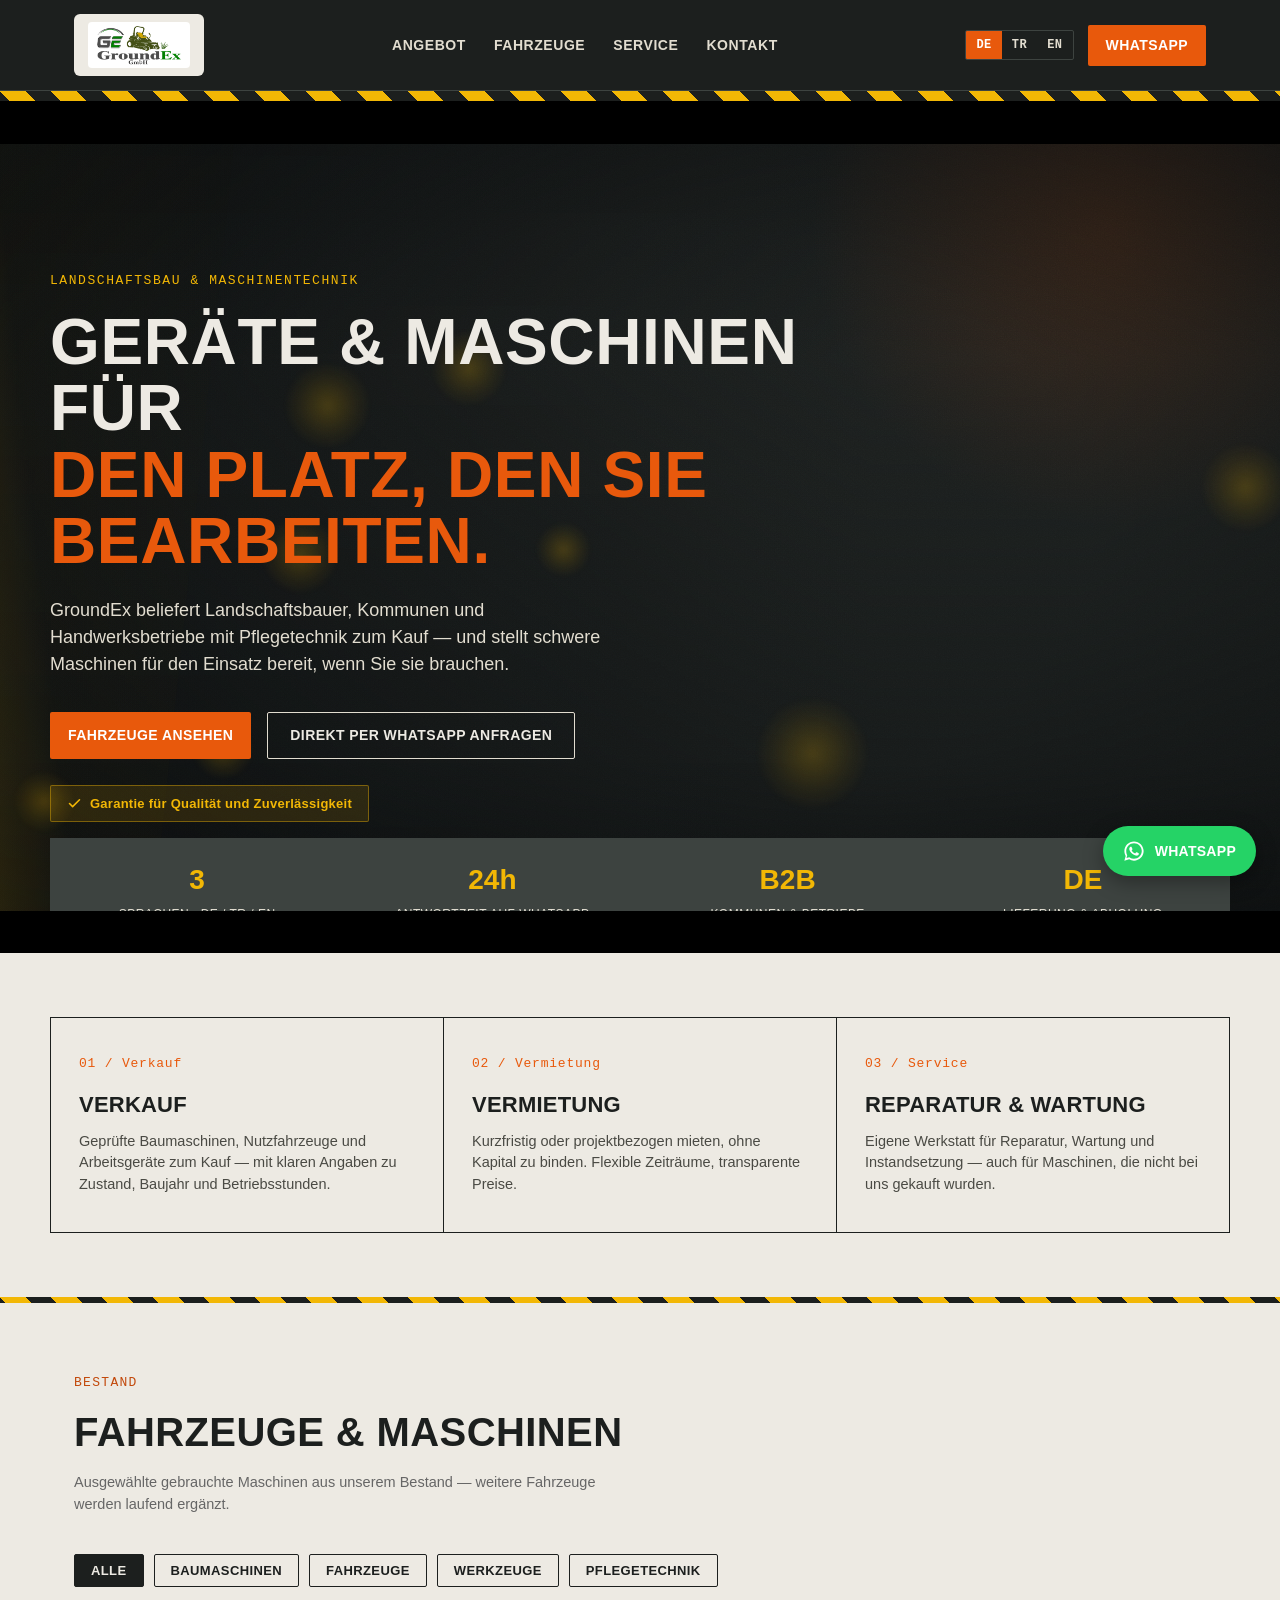
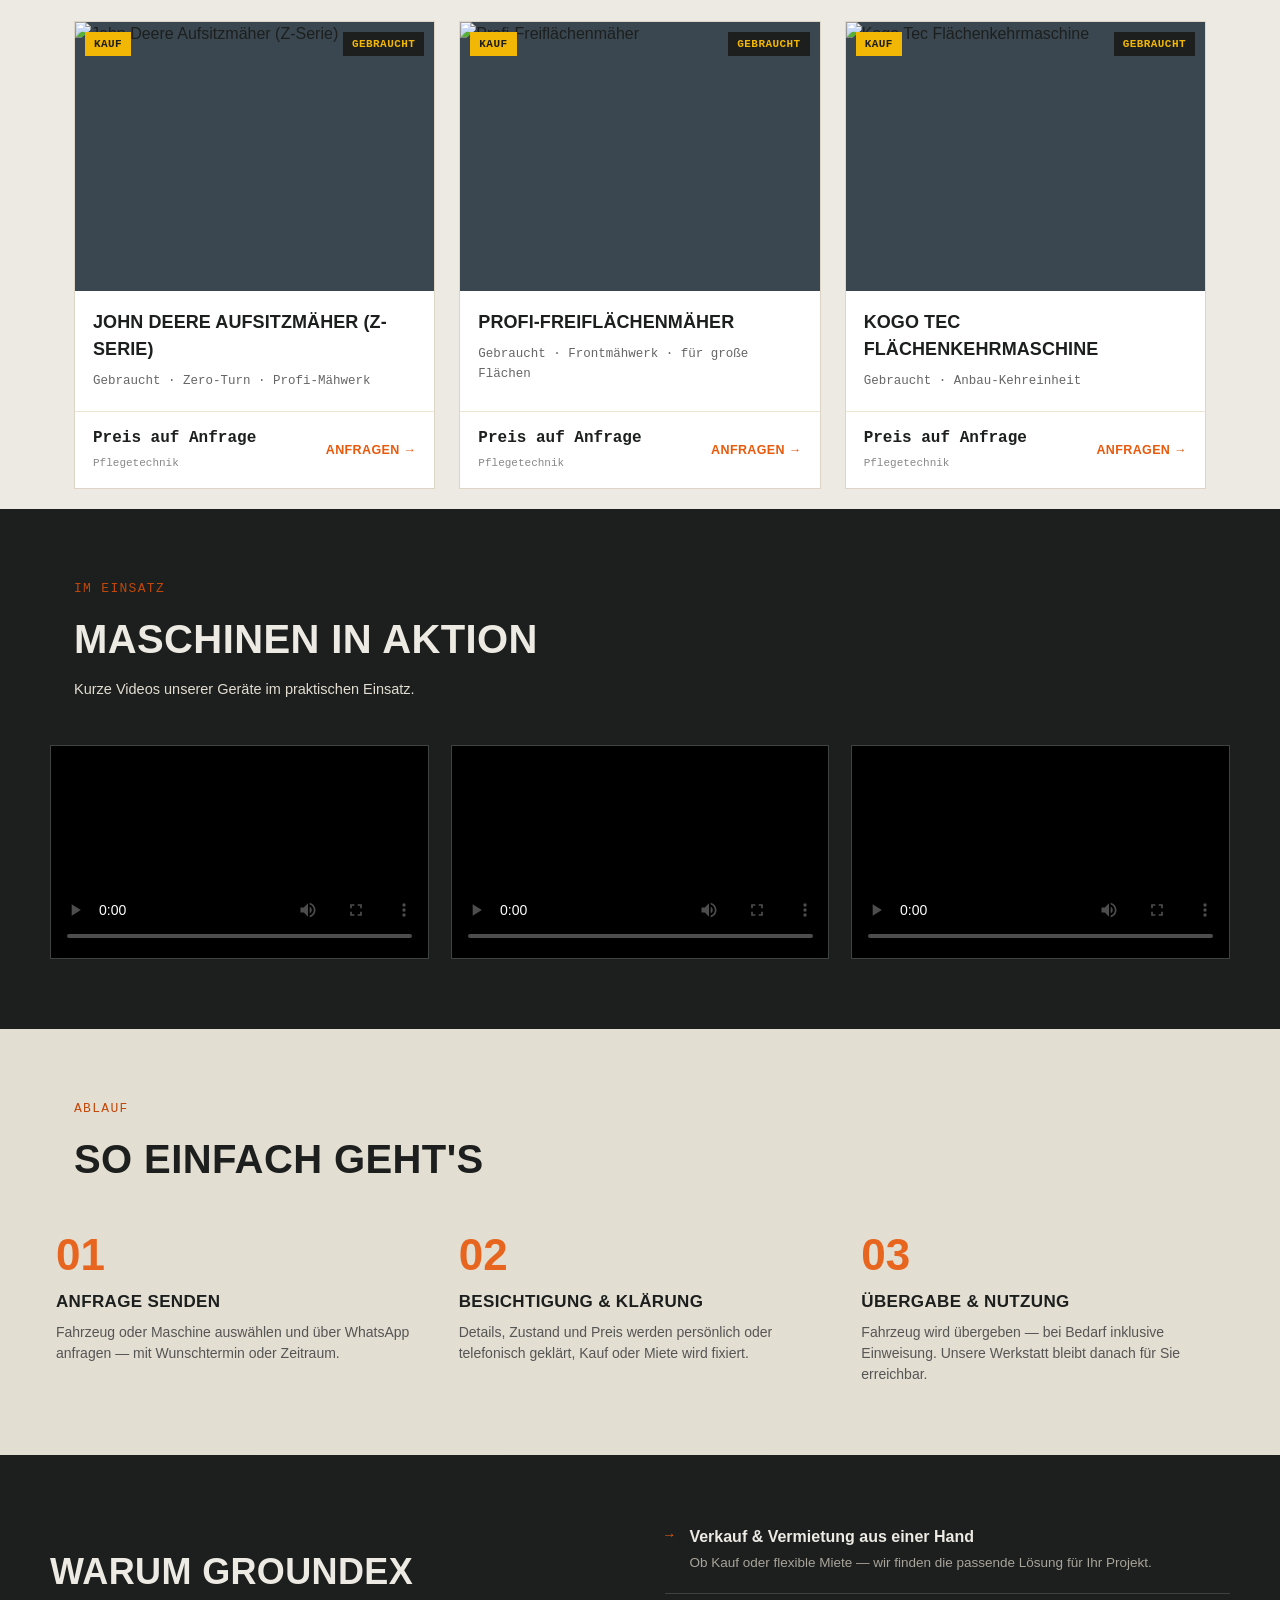
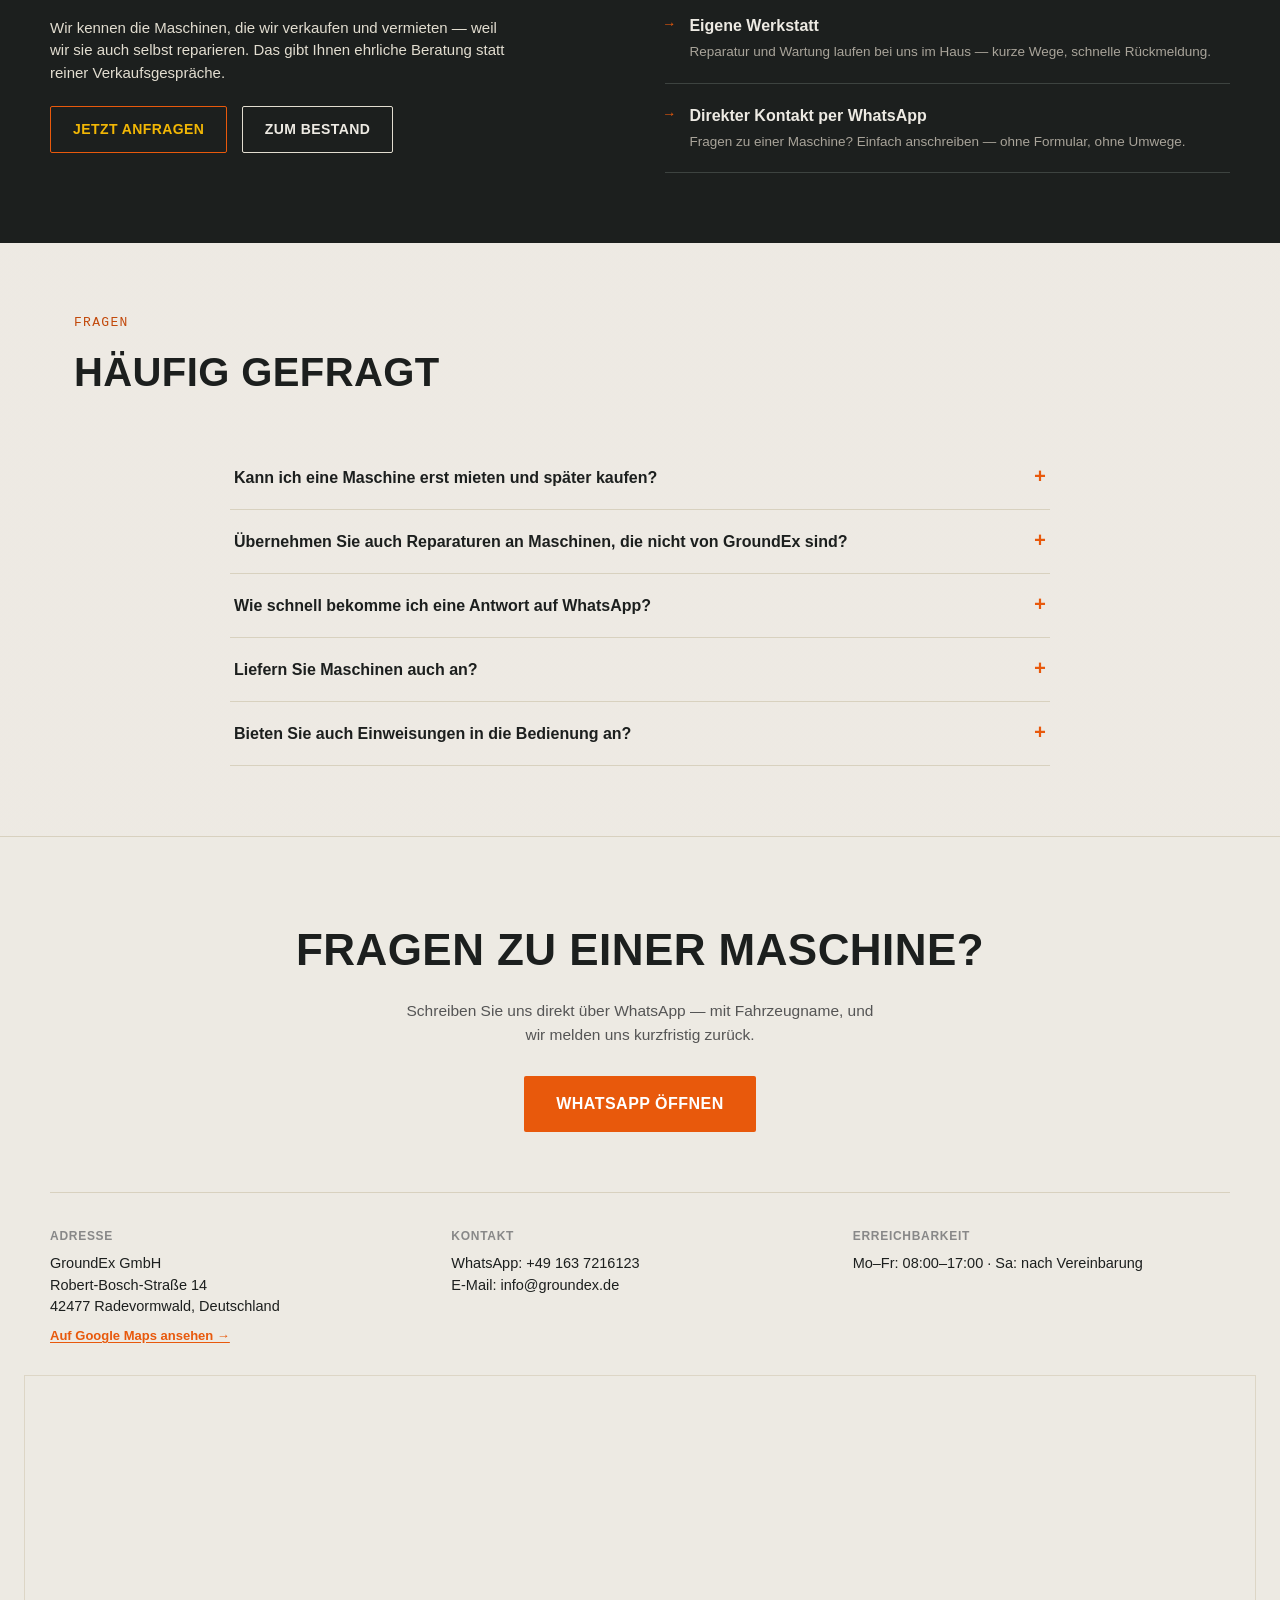
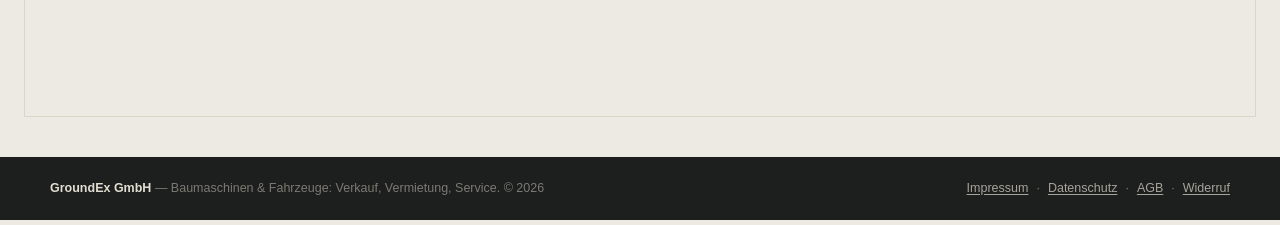
==== index.html @ 2fa40ac5 "Add files via upload" ====
<!DOCTYPE html>
<!--
  GroundEx GmbH — Website-Entwurf / Site Taslağı v2
  Dil seçenekli: DE (varsayılan) / TR / EN

  ================= TÜRKÇE NOTLAR =================
  1) WHATSAPP_NUMBER: script içinde en üstte, kendi numaranla değiştir.
  2) Yeni araç/malzeme eklemek: script içinde "const machines" dizisini bul.
     Yeni bir kayıt eklemek için mevcutlardan birini kopyala, sona yapıştır, bilgileri değiştir. Örnek:

     { name:"Örnek Makine Adı", category:"baumaschinen", type:"kauf", price:"10.000 €", specs:"Baujahr 2020 · 500 Bh", image:"" }

     category şu üç değerden biri olmalı: "baumaschinen" | "fahrzeuge" | "werkzeuge"
     type şu üç değerden biri olmalı:     "kauf" | "miete" | "kauf_miete"
     image alanına fotoğraf linki yazarsan foto görünür, boş "" bırakırsan ikon görünür.
     name, price, specs alanlarını istediğin dilde/serbest yazabilirsin — bunlar otomatik çevrilmez,
     sadece category ve type etiketleri (Satılık/Kiralık, İş Makineleri/Araçlar vb.) dile göre otomatik değişir.
  3) Metin çevirileri: script içinde "const i18n" bölümünde de/tr/en olarak var,
     istersen buradan da düzenleyebilirsin.
  4) Adres/e-posta/telefon: HTML içinde "Kontakt/İletişim/Contact" bölümündeki placeholder'lar.
  ==================================================
-->
<html lang="de">
<head>
<meta charset="UTF-8">
<meta name="viewport" content="width=device-width, initial-scale=1.0">
<meta http-equiv="Content-Security-Policy" content="default-src 'self'; img-src 'self' data: https:; connect-src https://docs.google.com https://*.googleusercontent.com; style-src 'self' 'unsafe-inline' https://fonts.googleapis.com; font-src https://fonts.gstatic.com; script-src 'self' 'unsafe-inline'; base-uri 'none'; form-action 'none'; frame-src https://www.google.com; frame-ancestors 'none';">
<meta name="referrer" content="strict-origin-when-cross-origin">
<title>GroundEx GmbH — Landschaftsbau &amp; Maschinentechnik: Verkauf, Vermietung, Service</title>
<meta name="description" content="GroundEx GmbH beliefert Landschaftsbauer, Kommunen und Handwerksbetriebe mit Pflegetechnik zum Kauf und stellt schwere Maschinen zur Vermietung bereit. Eigener Reparaturservice, direkter Kontakt per WhatsApp.">
<meta name="robots" content="index, follow">
<link rel="canonical" href="https://groundex-gmbh.github.io/groundex-site/">
<!-- Sosyal medya paylaşım kartı (WhatsApp/Facebook/LinkedIn linki paylaşınca görünen önizleme) -->
<meta property="og:type" content="business.business">
<meta property="og:title" content="GroundEx GmbH — Landschaftsbau & Maschinentechnik">
<meta property="og:description" content="Maschinen & Geräte zum Kauf und zur Vermietung — plus eigener Reparaturservice. Direkt per WhatsApp erreichbar.">
<meta property="og:image" content="https://groundex-gmbh.github.io/groundex-site/images/social-preview.jpg">
<meta property="og:url" content="https://groundex-gmbh.github.io/groundex-site/">
<meta name="twitter:card" content="summary_large_image">
<!-- Google Search Console doğrulama: kendi kodunu aldığında buraya yapıştır -->
<meta name="google-site-verification" content="BURAYA_GOOGLE_SEARCH_CONSOLE_KODUNU_YAPISTIR">
<script type="application/ld+json">
{
  "@context": "https://schema.org",
  "@type": "LocalBusiness",
  "name": "GroundEx GmbH",
  "description": "Landschaftsbau- und Maschinentechnik: Verkauf, Vermietung und Reparatur von Pflegetechnik und Baumaschinen.",
  "address": {
    "@type": "PostalAddress",
    "streetAddress": "Robert-Bosch-Straße 14",
    "postalCode": "42477",
    "addressLocality": "Radevormwald",
    "addressCountry": "DE"
  },
  "telephone": "+491637216123",
  "url": "https://groundex-gmbh.github.io/groundex-site/",
  "openingHours": "Mo-Fr 08:00-17:00"
}
</script>
<link rel="icon" type="image/png" href="images/favicon.png">
<link rel="preconnect" href="https://fonts.googleapis.com">
<link href="https://fonts.googleapis.com/css2?family=Oswald:wght@500;600;700&family=Inter:wght@400;500;600;700&family=IBM+Plex+Mono:wght@500;600&display=swap" rel="stylesheet">
<style>
  :root{
    --asphalt:#1c1f1e;
    --asphalt-2:#262b29;
    --steel:#3a4750;
    --concrete:#edeae3;
    --concrete-2:#e2ddd0;
    --orange:#e8590c;
    --orange-dark:#c2480a;
    --yellow:#f2b705;
    --line:#3d4340;
  }
  *{margin:0;padding:0;box-sizing:border-box;}
  html{scroll-behavior:smooth;}
  body{
    font-family:'Inter',sans-serif;
    background:var(--concrete);
    color:var(--asphalt);
    line-height:1.5;
    -webkit-font-smoothing:antialiased;
  }
  h1,h2,h3,.display{
    font-family:'Oswald',sans-serif;
    text-transform:uppercase;
    letter-spacing:0.01em;
    font-weight:600;
  }
  .mono{font-family:'IBM Plex Mono',monospace;}
  a{color:inherit;text-decoration:none;}
  .stripe{
    height:10px;
    background:repeating-linear-gradient(45deg,var(--yellow) 0 18px, var(--asphalt) 18px 36px);
    background-size:51px 51px;
    animation:stripe-move 2.4s linear infinite;
  }
  .stripe.thin{height:6px;}
  @keyframes stripe-move{
    0%{background-position:0 0;}
    100%{background-position:51px 0;}
  }
  @media (prefers-reduced-motion: reduce){
    .stripe{animation:none;}
  }
  .wrap{max-width:1180px;margin:0 auto;padding:0 24px;}

  /* SCROLL REVEAL */
  .reveal{opacity:0;transform:translateY(18px);transition:opacity .6s ease, transform .6s ease;}
  .reveal.in-view{opacity:1;transform:translateY(0);}

  /* NAV */
  header{position:sticky;top:0;z-index:50;background:var(--asphalt);border-bottom:1px solid var(--line);}
  .navbar{display:flex;align-items:center;justify-content:space-between;padding:14px 24px;max-width:1180px;margin:0 auto;gap:16px;}
  .logo{display:flex;align-items:center;gap:2px;font-family:'Oswald',sans-serif;font-weight:700;font-size:22px;color:var(--concrete);letter-spacing:0.02em;flex-shrink:0;
    background:var(--concrete);padding:8px 14px;border-radius:6px;}
  .logo img{height:46px;width:auto;display:block;background:#fff;padding:3px 8px;border-radius:4px;}
  .tagline-badge{display:inline-flex;align-items:center;gap:8px;background:rgba(242,183,5,0.12);border:1px solid rgba(242,183,5,0.4);color:var(--yellow);padding:8px 16px;border-radius:2px;font-size:13px;font-weight:600;letter-spacing:0.02em;margin-top:26px;}
  .tagline-badge svg{width:15px;height:15px;flex-shrink:0;}
  .logo span.box{background:var(--orange);color:var(--asphalt);padding:2px 8px;margin-left:2px;}
  nav.links{display:flex;gap:28px;}
  nav.links a{color:var(--concrete-2);font-size:14px;font-weight:600;text-transform:uppercase;letter-spacing:0.04em;transition:color .15s;}
  nav.links a:hover{color:var(--yellow);}
  .nav-right{display:flex;align-items:center;gap:14px;}
  .lang-switch{display:flex;border:1px solid var(--line);border-radius:2px;overflow:hidden;}
  .lang-btn{background:transparent;border:none;color:var(--concrete-2);font-family:'IBM Plex Mono',monospace;font-size:12px;font-weight:600;padding:7px 10px;cursor:pointer;letter-spacing:0.04em;transition:.15s;}
  .lang-btn.active{background:var(--orange);color:#fff;}
  .lang-btn:not(.active):hover{color:var(--yellow);}
  .wa-btn{display:inline-flex;align-items:center;gap:8px;background:var(--orange);color:#fff;padding:10px 18px;font-weight:700;font-size:14px;text-transform:uppercase;letter-spacing:0.03em;border-radius:2px;transition:background .15s, transform .15s;border:none;cursor:pointer;white-space:nowrap;}
  .wa-btn:hover{background:var(--orange-dark);transform:translateY(-1px);}
  .menu-toggle{display:none;background:none;border:none;color:var(--concrete);font-size:24px;cursor:pointer;}

  /* FLOATING WHATSAPP BUTTON */
  .wa-float{
    position:fixed;bottom:24px;right:24px;z-index:100;
    display:flex;align-items:center;gap:10px;
    background:#25D366;color:#fff;
    padding:14px 20px;border-radius:50px;
    box-shadow:0 6px 20px rgba(0,0,0,0.35);
    font-weight:700;font-size:14px;letter-spacing:0.02em;
    text-transform:uppercase;
    transition:transform .15s, box-shadow .15s;
  }
  .wa-float:hover{transform:translateY(-2px) scale(1.03);box-shadow:0 10px 26px rgba(0,0,0,0.4);}
  .wa-float svg{width:22px;height:22px;flex-shrink:0;}
  .wa-float .pulse{
    position:absolute;inset:0;border-radius:50px;
    box-shadow:0 0 0 0 rgba(37,211,102,0.55);
    animation:wa-pulse 2.2s infinite;
    pointer-events:none;
  }
  @keyframes wa-pulse{
    0%{box-shadow:0 0 0 0 rgba(37,211,102,0.55);}
    70%{box-shadow:0 0 0 16px rgba(37,211,102,0);}
    100%{box-shadow:0 0 0 0 rgba(37,211,102,0);}
  }
  @media (max-width:560px){
    .wa-float{bottom:16px;right:16px;padding:13px 16px;}
    .wa-float span.wa-float-label{display:none;}
  }


  /* HERO */
  .hero{background:linear-gradient(180deg,var(--asphalt) 0%, var(--asphalt-2) 100%);color:var(--concrete);padding:90px 24px 70px;position:relative;overflow:hidden;}

  /* SİNEMATİK ARKA PLAN FOTOĞRAFI — yavaş Ken Burns zoom + sinema renk tonlaması */
  .hero-bg{
    position:absolute;inset:0;z-index:0;
    background-size:cover;background-position:center 35%;
    filter:grayscale(0.1) contrast(1.05) brightness(0.85) sepia(0.08) saturate(1.15);
    animation:ken-burns 26s ease-in-out infinite alternate;
    will-change:transform;
  }
  @keyframes ken-burns{
    from{transform:scale(1.0) translate(0,0);}
    to{transform:scale(1.12) translate(-1%,-1%);}
  }
  .hero-grade{
    position:absolute;inset:0;z-index:0;pointer-events:none;
    background:
      linear-gradient(180deg, rgba(10,12,13,0.35) 0%, rgba(10,12,13,0.12) 30%, rgba(10,12,13,0.5) 78%, rgba(10,12,13,0.88) 100%),
      linear-gradient(90deg, rgba(10,12,13,0.62) 0%, rgba(10,12,13,0.15) 50%, transparent 68%),
      radial-gradient(ellipse at center, transparent 50%, rgba(0,0,0,0.32) 100%);
  }
  /* FİLM GRAIN — hafif, titreşen tanecik dokusu */
  .hero-grain{
    position:absolute;inset:0;z-index:0;pointer-events:none;opacity:0.5;mix-blend-mode:overlay;
    background-image:url("data:image/svg+xml;utf8,<svg xmlns='http://www.w3.org/2000/svg' width='120' height='120'><filter id='n'><feTurbulence type='fractalNoise' baseFrequency='0.9' numOctaves='2' stitchTiles='stitch'/><feColorMatrix type='saturate' values='0'/></filter><rect width='100%25' height='100%25' filter='url(%23n)' opacity='0.6'/></svg>");
    animation:grain-shift 0.6s steps(4) infinite;
  }
  @keyframes grain-shift{
    0%{transform:translate(0,0);}
    25%{transform:translate(-2%,1%);}
    50%{transform:translate(1%,-2%);}
    75%{transform:translate(-1%,-1%);}
    100%{transform:translate(0,0);}
  }
  /* LETTERBOX — sinema formatı üst/alt bantlar */
  .letterbox{position:absolute;left:0;right:0;background:#000;z-index:4;pointer-events:none;}
  .letterbox-top{top:0;height:5%;}
  .letterbox-bottom{bottom:0;height:5%;}
  @media (max-width:700px){.letterbox{height:3.2%;}}
  @media (prefers-reduced-motion: reduce){
    .hero-bg{animation:none;}
    .hero-grain{animation:none;}
  }
  .hero::before{content:"";position:absolute;right:-10%;top:-20%;width:600px;height:600px;background:radial-gradient(circle, rgba(232,89,12,0.16) 0%, transparent 70%);}
  .hero-inner{max-width:1180px;margin:0 auto;position:relative;}

  /* İŞ MAKİNESİ SİLÜETLERİ — ufukta sürekli kayan, sıcak ışıkla arkadan aydınlatılmış sahne */
  .skyline{position:absolute;left:0;right:0;bottom:190px;overflow:hidden;pointer-events:none;z-index:0;}
  .skyline-track{display:flex;width:200%;height:100%;will-change:transform;}
  .skyline-svg{width:50%;height:100%;flex-shrink:0;display:block;}
  .skyline-far{height:70px;opacity:0.3;filter:blur(0.5px);}
  .skyline-far .skyline-track{animation:skyline-scroll 55s linear infinite;}
  .skyline-near{height:95px;opacity:0.55;bottom:150px;}
  .skyline-near .skyline-track{animation:skyline-scroll 30s linear infinite reverse;}
  @keyframes skyline-scroll{
    from{transform:translateX(0);}
    to{transform:translateX(-50%);}
  }
  @media (prefers-reduced-motion: reduce){
    .skyline-track{animation:none;}
  }
  @media (max-width:960px){
    .skyline{display:none;}
  }
  .light-sweep{
    position:absolute;inset:0;overflow:hidden;pointer-events:none;z-index:0;
  }
  .light-sweep::before{
    content:"";position:absolute;top:-30%;left:-40%;width:55%;height:160%;
    background:linear-gradient(78deg, transparent 0%, rgba(242,183,5,0.02) 30%, rgba(242,183,5,0.22) 50%, rgba(255,255,255,0.06) 52%, rgba(242,183,5,0.22) 54%, rgba(242,183,5,0.02) 70%, transparent 100%);
    transform:rotate(6deg);
    animation:sweep 6s ease-in-out infinite;
  }
  @keyframes sweep{
    0%{left:-50%;}
    50%{left:85%;}
    100%{left:-50%;}
  }
  /* Yavaş "nefes alan" arka plan parlaması — sürekli, göze çarpan büyüyüp küçülme */
  .hero::before{
    animation:glow-pulse 5s ease-in-out infinite;
  }
  @keyframes glow-pulse{
    0%,100%{opacity:0.7;transform:scale(1);}
    50%{opacity:1;transform:scale(1.15);}
  }

  /* SİNEMATİK METİN GİRİŞİ — sayfa yüklenince kademeli beliren başlık/metin/butonlar */
  .cinema-in{
    opacity:0;transform:translateY(28px);
    animation:cinema-reveal 0.9s cubic-bezier(.16,.84,.44,1) forwards;
  }
  .cinema-in.d1{animation-delay:.05s;}
  .cinema-in.d2{animation-delay:.18s;}
  .cinema-in.d3{animation-delay:.34s;}
  .cinema-in.d4{animation-delay:.48s;}
  .cinema-in.d5{animation-delay:.62s;}
  @keyframes cinema-reveal{
    to{opacity:1;transform:translateY(0);}
  }
  @media (prefers-reduced-motion: reduce){
    .cinema-in{animation:none;opacity:1;transform:none;}
    .light-sweep::before{animation:none;display:none;}
  }

  /* TOZ / DUMAN BULUTLARI */
  .dust-field{position:absolute;inset:0;overflow:hidden;pointer-events:none;z-index:0;}
  .dust-mote{
    position:absolute;border-radius:50%;
    background:radial-gradient(circle, rgba(242,183,5,0.22) 0%, rgba(242,183,5,0.07) 45%, transparent 72%);
    filter:blur(2px);
    animation:dust-drift linear infinite;
    will-change:transform,opacity;
  }
  @keyframes dust-drift{
    0%{transform:translate(0,0) scale(0.8);opacity:0;}
    15%{opacity:0.6;}
    50%{transform:translate(var(--dx,40px),calc(var(--dy,-60px)*0.5)) scale(1.25);}
    85%{opacity:0.5;}
    100%{transform:translate(calc(var(--dx,40px)*2),var(--dy,-60px)) scale(1.5);opacity:0;}
  }
  @media (prefers-reduced-motion: reduce){
    .dust-mote{animation:none;display:none;}
  }
  .eyebrow{font-family:'IBM Plex Mono',monospace;font-size:13px;color:var(--yellow);letter-spacing:0.12em;text-transform:uppercase;margin-bottom:18px;}
  .hero h1{font-size:clamp(36px,6vw,64px);line-height:1.04;max-width:820px;margin-bottom:22px;}
  .hero h1 em{color:var(--orange);font-style:normal;display:block;}
  .hero p.lead{font-size:18px;color:var(--concrete-2);max-width:560px;margin-bottom:34px;font-weight:400;}
  .hero-ctas{display:flex;gap:16px;flex-wrap:wrap;}
  .stats-strip{max-width:1180px;margin:56px auto 0;display:grid;grid-template-columns:repeat(4,1fr);gap:1px;background:var(--line);border-top:1px solid var(--line);position:relative;}
  .stat{padding:20px 8px 0;text-align:center;}
  .stat-num{font-family:'Oswald',sans-serif;font-size:28px;font-weight:700;color:var(--yellow);}
  .stat-label{font-size:12px;color:var(--concrete-2);text-transform:uppercase;letter-spacing:0.04em;margin-top:4px;}
  @media (max-width:700px){.stats-strip{grid-template-columns:repeat(2,1fr);row-gap:20px;}}
  .btn-outline{display:inline-flex;align-items:center;gap:8px;border:1.5px solid var(--concrete-2);color:var(--concrete);padding:12px 22px;font-weight:600;font-size:14px;text-transform:uppercase;letter-spacing:0.03em;border-radius:2px;transition:border-color .15s, color .15s;}
  .btn-outline:hover{border-color:var(--yellow);color:var(--yellow);}

  /* SERVICES */
  .services{background:var(--concrete);padding:64px 24px;}
  .services-grid{max-width:1180px;margin:0 auto;display:grid;grid-template-columns:repeat(3,1fr);gap:1px;background:var(--asphalt);border:1px solid var(--asphalt);}
  .service-card{background:var(--concrete);padding:36px 28px;}
  .service-card .num{font-family:'IBM Plex Mono',monospace;color:var(--orange);font-size:13px;letter-spacing:0.06em;margin-bottom:14px;display:block;}
  .service-card h3{font-size:22px;margin-bottom:10px;}
  .service-card p{font-size:14.5px;color:#4a4a44;}

  /* SECTION HEADS */
  .section-head{max-width:1180px;margin:0 auto;padding:70px 24px 10px;}
  .section-head .eyebrow-dark{font-family:'IBM Plex Mono',monospace;font-size:13px;color:var(--orange-dark);letter-spacing:0.1em;text-transform:uppercase;margin-bottom:10px;}
  .section-head h2{font-size:clamp(28px,4vw,40px);}
  .section-head p.note{color:#666;font-size:14.5px;margin-top:10px;max-width:560px;}

  /* FILTER TABS */
  .filters{max-width:1180px;margin:28px auto 0;padding:0 24px;display:flex;gap:10px;flex-wrap:wrap;}
  .filter-btn{background:transparent;border:1.5px solid var(--asphalt);color:var(--asphalt);padding:8px 16px;font-size:13px;font-weight:600;text-transform:uppercase;letter-spacing:0.03em;cursor:pointer;border-radius:2px;transition:.15s;}
  .filter-btn.active, .filter-btn:hover{background:var(--asphalt);color:var(--concrete);}

  /* MACHINE GRID */
  .machine-grid{max-width:1180px;margin:0 auto;padding:34px 24px 20px;display:grid;grid-template-columns:repeat(3,1fr);gap:24px;}
  .card{background:#fff;border:1px solid #ddd6c6;display:flex;flex-direction:column;transition:transform .18s, box-shadow .18s;}
  .card:hover{transform:translateY(-4px);box-shadow:0 10px 24px rgba(28,31,30,0.12);}
  .card-media{aspect-ratio:4/3;background:var(--steel);display:flex;align-items:center;justify-content:center;position:relative;overflow:hidden;}
  .card-media img{width:100%;height:100%;object-fit:cover;transition:transform .4s ease;}
  .card:hover .card-media img{transform:scale(1.08);}
  .card-media .icon{width:64px;height:64px;stroke:var(--concrete-2);opacity:0.85;}
  .badge{position:absolute;top:10px;left:10px;background:var(--yellow);color:var(--asphalt);font-family:'IBM Plex Mono',monospace;font-size:11px;font-weight:600;padding:4px 9px;letter-spacing:0.04em;text-transform:uppercase;}
  .badge.example{background:var(--asphalt);color:var(--yellow);left:auto;right:10px;top:10px;}
  .card-body{padding:18px 18px 20px;display:flex;flex-direction:column;gap:8px;flex:1;}
  .card-body h3{font-size:18px;letter-spacing:0.005em;}
  .card-body .specs{font-size:12.5px;color:#666;line-height:1.6;}
  .card-footer{display:flex;align-items:center;justify-content:space-between;padding:14px 18px;border-top:1px solid #eee5d3;}
  .price{font-family:'IBM Plex Mono',monospace;font-weight:600;font-size:16px;color:var(--asphalt);}
  .price small{font-size:11px;color:#888;font-weight:500;}
  .detail-btn{font-size:12.5px;font-weight:700;color:var(--orange);text-transform:uppercase;letter-spacing:0.03em;display:flex;align-items:center;gap:5px;}
  .detail-btn:hover{color:var(--orange-dark);}

  /* PROCESS */
  .process{background:var(--concrete-2);padding:70px 24px;}
  .process-grid{max-width:1180px;margin:34px auto 0;display:grid;grid-template-columns:repeat(3,1fr);gap:28px;}
  .process-step{position:relative;padding-left:6px;}
  .process-step .step-num{font-family:'Oswald',sans-serif;font-size:44px;font-weight:700;color:var(--orange);opacity:0.9;line-height:1;margin-bottom:12px;}
  .process-step h4{font-size:17px;text-transform:uppercase;margin-bottom:8px;letter-spacing:0.02em;}
  .process-step p{font-size:14px;color:#555;}

  /* WHY US */
  .why{background:var(--asphalt);color:var(--concrete);padding:70px 24px;}
  .why-inner{max-width:1180px;margin:0 auto;display:grid;grid-template-columns:1fr 1fr;gap:50px;align-items:center;}
  .why h2{font-size:clamp(26px,4vw,36px);margin-bottom:18px;}
  .why p.lead-p{color:var(--concrete-2);font-size:15px;margin-bottom:22px;max-width:460px;}
  .why-list{display:flex;flex-direction:column;gap:0;}
  .why-item{display:flex;gap:16px;padding:20px 0;border-bottom:1px solid var(--line);}
  .why-item:first-child{padding-top:0;}
  .why-item .mark{color:var(--orange);font-family:'IBM Plex Mono',monospace;font-weight:600;font-size:14px;}
  .why-item h4{font-size:16px;margin-bottom:4px;text-transform:none;font-family:'Inter',sans-serif;font-weight:700;}
  .why-item p{font-size:13.5px;color:#a9a49a;margin:0;max-width:100%;}

  /* FAQ */
  .faq{background:var(--concrete);padding:70px 24px;}
  .faq-list{max-width:820px;margin:34px auto 0;}
  .faq-item{border-bottom:1px solid #d8d1bf;}
  .faq-q{width:100%;text-align:left;background:none;border:none;padding:20px 4px;display:flex;justify-content:space-between;align-items:center;cursor:pointer;font-size:16px;font-weight:600;color:var(--asphalt);gap:16px;}
  .faq-q .plus{font-family:'IBM Plex Mono',monospace;color:var(--orange);font-size:20px;transition:transform .2s;flex-shrink:0;}
  .faq-item.open .faq-q .plus{transform:rotate(45deg);}
  .faq-a{max-height:0;overflow:hidden;transition:max-height .25s ease;}
  .faq-a p{padding:0 4px 20px;font-size:14.5px;color:#555;max-width:640px;}


  /* VAKA ÇALIŞMALARI / REFERANS PROJELER */
  .cases{background:var(--concrete);padding:70px 24px;}
  .cases-grid{max-width:1180px;margin:34px auto 0;display:grid;grid-template-columns:repeat(3,1fr);gap:24px;}
  .case-card{background:#fff;border:1.5px dashed #c9c2ae;padding:0;position:relative;overflow:hidden;}
  .case-tag{position:absolute;top:14px;left:14px;background:var(--asphalt);color:var(--yellow);font-family:'IBM Plex Mono',monospace;font-size:10.5px;font-weight:600;padding:3px 10px;letter-spacing:0.05em;text-transform:uppercase;z-index:2;}
  .case-media{aspect-ratio:16/10;background:var(--steel);display:flex;align-items:center;justify-content:center;color:var(--concrete-2);font-family:'IBM Plex Mono',monospace;font-size:12px;}
  .case-body{padding:20px;}
  .case-body h4{font-size:16px;margin-bottom:8px;}
  .case-body p{font-size:13.5px;color:#555;line-height:1.6;}
  @media (max-width:860px){.cases-grid{grid-template-columns:1fr;}}

  /* CONTACT / FOOTER */
  .contact{background:var(--concrete);padding:80px 24px 40px;text-align:center;border-top:1px solid #d8d1bf;}
  .contact h2{font-size:clamp(28px,5vw,44px);margin-bottom:16px;}
  .contact p.lead-p{color:#555;max-width:480px;margin:0 auto 30px;font-size:15.5px;}
  .contact .wa-btn{padding:16px 32px;font-size:16px;}
  .contact-info{max-width:1180px;margin:60px auto 0;padding-top:34px;border-top:1px solid #d8d1bf;display:grid;grid-template-columns:repeat(3,1fr);gap:24px;text-align:left;}
  .contact-info h4{font-size:12px;text-transform:uppercase;letter-spacing:0.06em;color:#888;margin-bottom:8px;}
  .map-wrap{margin-top:28px;border:1px solid #ddd6c6;line-height:0;}
  .map-wrap iframe{width:100%;height:340px;border:0;}
  .maps-link{display:inline-flex;align-items:center;gap:5px;margin-top:8px;font-size:13px;font-weight:700;color:var(--orange);text-decoration:underline;text-underline-offset:2px;}
  .maps-link:hover{color:var(--orange-dark);}
  .contact-info p{margin:0;color:var(--asphalt);font-size:14.5px;}
  footer{background:var(--asphalt);color:#7d7a72;padding:22px 24px;font-size:12.5px;}
  footer strong{color:var(--concrete-2);}
  .footer-inner{max-width:1180px;margin:0 auto;display:flex;flex-wrap:wrap;gap:10px 24px;align-items:center;justify-content:space-between;}
  .footer-links{display:flex;gap:8px;font-size:12.5px;}
  .footer-links a{color:#a9a49a;text-decoration:underline;text-underline-offset:2px;}
  .footer-links a:hover{color:var(--yellow);}
  .legal{background:#161918;padding:36px 24px;border-top:1px solid var(--line);}
  .legal-inner{max-width:820px;margin:0 auto;color:#cfc9bb;}
  .legal-inner h3{color:var(--concrete);font-size:18px;margin-bottom:14px;}
  .legal-inner p{font-size:13.5px;line-height:1.7;margin-bottom:10px;}
  .legal-warning{background:rgba(242,183,5,0.1);border:1px solid rgba(242,183,5,0.35);color:var(--yellow);padding:10px 14px;font-size:12.5px !important;border-radius:2px;}

  @media (max-width:860px){
    nav.links{display:none;}
    .menu-toggle{display:block;}
    .services-grid{grid-template-columns:1fr;}
    .machine-grid{grid-template-columns:1fr 1fr;}
    .process-grid{grid-template-columns:1fr;}
    .why-inner{grid-template-columns:1fr;}
    .contact-info{grid-template-columns:1fr;text-align:center;}
  }
  @media (max-width:560px){
    .machine-grid{grid-template-columns:1fr;}
    .hero{padding:60px 20px 50px;}
    .nav-right{gap:8px;}
  }


  /* ===== Bölüm arka plan fotoğrafları =====
     Görünürlüğü ayarlamak için 0.90 değerini değiştir (düşük = fotoğraf daha belirgin).
     Fotoğrafı değiştirmek için url(images/....jpg) kısmını değiştir. */
  .services{background:linear-gradient(rgba(237,234,227,.90),rgba(237,234,227,.90)),url(images/product1.jpg) center/cover no-repeat;}
  .process{background:linear-gradient(rgba(226,221,208,.90),rgba(226,221,208,.90)),url(images/jcb1.jpg) center/cover no-repeat;}
  .faq{background:linear-gradient(rgba(237,234,227,.92),rgba(237,234,227,.92)),url(images/trailer1.jpg) center/cover no-repeat;}
  .contact{background:linear-gradient(rgba(237,234,227,.86),rgba(237,234,227,.86)),url(images/sprinter1.jpg) center/cover no-repeat;}

  /* ===== Ürün detay penceresi (galeri + açıklama) ===== */
  .more-btn{align-self:flex-start;margin-top:6px;background:none;border:1px solid var(--asphalt);color:var(--asphalt);font:700 12px 'IBM Plex Mono',monospace;letter-spacing:.04em;text-transform:uppercase;padding:7px 12px;cursor:pointer;transition:background .15s,color .15s;}
  .more-btn:hover{background:var(--asphalt);color:var(--yellow);}
  .photo-count{position:absolute;bottom:10px;right:10px;background:rgba(28,31,30,.85);color:#fff;font:600 11px 'IBM Plex Mono',monospace;padding:3px 8px;}
  .pm{position:fixed;inset:0;z-index:9998;background:rgba(20,22,21,.82);display:none;align-items:center;justify-content:center;padding:16px;}
  .pm.open{display:flex;}
  .pm-box{background:#fff;max-width:920px;width:100%;max-height:92vh;overflow:auto;display:grid;grid-template-columns:1.1fr 1fr;position:relative;}
  .pm-close{position:absolute;top:8px;right:10px;z-index:2;background:var(--asphalt);color:#fff;border:none;width:34px;height:34px;font-size:22px;cursor:pointer;line-height:1;}
  .pm-gallery{background:var(--steel);padding:12px;}
  .pm-main{width:100%;aspect-ratio:4/3;object-fit:contain;background:#111;display:block;}
  .pm-thumbs{display:flex;gap:8px;margin-top:8px;flex-wrap:wrap;}
  .pm-thumbs img{width:72px;height:54px;object-fit:cover;cursor:pointer;border:2px solid transparent;opacity:.7;}
  .pm-thumbs img.on{border-color:var(--orange);opacity:1;}
  .pm-info{padding:24px 22px;display:flex;flex-direction:column;gap:12px;}
  .pm-info h3{font-size:22px;padding-right:30px;}
  .pm-info .specs{font-size:13px;color:#666;line-height:1.6;}
  .pm-details{font-size:14.5px;line-height:1.7;color:#333;}
  .pm-price{font-family:'Oswald',sans-serif;font-size:18px;font-weight:700;}
  .pm-cta{display:inline-block;background:var(--orange);color:#fff;font-weight:700;text-transform:uppercase;letter-spacing:.03em;padding:12px 18px;text-align:center;margin-top:auto;}
  .pm-cta:hover{background:var(--orange-dark);}
  @media(max-width:720px){.pm-box{grid-template-columns:1fr;}}

  /* ===== Video galerisi ===== */
  .videos{background:var(--asphalt);color:var(--concrete);padding:70px 24px;}
  .video-grid{max-width:1180px;margin:34px auto 0;display:grid;grid-template-columns:repeat(3,1fr);gap:22px;}
  .video-card{background:#000;border:1px solid var(--line);overflow:hidden;}
  .video-card video{width:100%;aspect-ratio:848/478;display:block;background:#000;}
  @media(max-width:860px){.video-grid{grid-template-columns:1fr;}}
</style>
  <link rel="stylesheet" href="groundex-extras.css">
<script src="groundex-extras.js" defer></script>
<body>

<header>
  <div class="navbar">
    <a href="#top" class="logo"><img src="images/logo-header.png" alt="GroundEx GmbH Logo"></a>
    <nav class="links">
      <a href="#angebot" data-i18n="nav_angebot"></a>
      <a href="#fahrzeuge" data-i18n="nav_fahrzeuge"></a>
      <a href="#service" data-i18n="nav_service"></a>
      <a href="#kontakt" data-i18n="nav_kontakt"></a>
    </nav>
    <div class="nav-right">
      <div class="lang-switch" id="lang-switch">
        <button class="lang-btn" data-lang="de">DE</button>
        <button class="lang-btn" data-lang="tr">TR</button>
        <button class="lang-btn" data-lang="en">EN</button>
      </div>
      <a class="wa-btn" id="wa-nav" href="#" target="_blank" rel="noopener noreferrer" data-i18n="nav_wa"></a>
      <button class="menu-toggle" aria-label="Menü">☰</button>
    </div>
  </div>
</header>
<div class="stripe"></div>

<section class="hero" id="top">
  <div class="hero-bg" id="hero-bg"></div>
  <div class="hero-grade"></div>
  <div class="hero-grain"></div>
  <div class="letterbox letterbox-top"></div>
  <div class="letterbox letterbox-bottom"></div>
  <div class="light-sweep"></div>
  <div class="dust-field" id="dust-field"></div>
  <div class="hero-inner">
    <div class="eyebrow cinema-in d1" data-i18n="hero_eyebrow"></div>
    <h1 class="cinema-in d2"><span data-i18n="hero_h1_1"></span><em data-i18n="hero_h1_em"></em></h1>
    <p class="lead cinema-in d3" data-i18n="hero_lead"></p>
    <div class="hero-ctas cinema-in d4">
      <a href="#fahrzeuge" class="wa-btn" data-i18n="hero_cta1"></a>
      <a href="#" id="wa-hero" target="_blank" rel="noopener noreferrer" class="btn-outline" data-i18n="hero_cta2"></a>
    </div>
    <div class="tagline-badge cinema-in d5">
      <svg viewBox="0 0 24 24" fill="none" stroke="currentColor" stroke-width="2.5" stroke-linecap="round" stroke-linejoin="round"><polyline points="20 6 9 17 4 12"></polyline></svg>
      <span data-i18n="tagline"></span>
    </div>
  </div>
  <div class="stats-strip reveal">
    <div class="stat"><div class="stat-num" data-count="3">0</div><div class="stat-label" data-i18n="stat1_label"></div></div>
    <div class="stat"><div class="stat-num" data-count="24h">0h</div><div class="stat-label" data-i18n="stat2_label"></div></div>
    <div class="stat"><div class="stat-num" data-count="B2B">B2B</div><div class="stat-label" data-i18n="stat3_label"></div></div>
    <div class="stat"><div class="stat-num" data-count="DE" data-i18n="stat4_num">DE</div><div class="stat-label" data-i18n="stat4_label"></div></div>
  </div>
</section>

<section class="services" id="angebot">
  <div class="services-grid">
    <div class="service-card reveal">
      <span class="num" data-i18n="svc1_num"></span>
      <h3 data-i18n="svc1_title"></h3>
      <p data-i18n="svc1_desc"></p>
    </div>
    <div class="service-card reveal">
      <span class="num" data-i18n="svc2_num"></span>
      <h3 data-i18n="svc2_title"></h3>
      <p data-i18n="svc2_desc"></p>
    </div>
    <div class="service-card reveal">
      <span class="num" data-i18n="svc3_num"></span>
      <h3 data-i18n="svc3_title"></h3>
      <p data-i18n="svc3_desc"></p>
    </div>
  </div>
</section>

<div class="stripe thin"></div>

<section id="fahrzeuge">
  <div class="section-head reveal">
    <div class="eyebrow-dark" data-i18n="fz_eyebrow"></div>
    <h2 data-i18n="fz_title"></h2>
    <p class="note" data-i18n="fz_note"></p>
  </div>

  <div class="filters" id="filters"></div>
  <div class="machine-grid" id="machine-grid"></div>
</section>

<section class="videos">
  <div class="section-head reveal" style="padding-top:0;">
    <div class="eyebrow-dark" data-i18n="vid_eyebrow"></div>
    <h2 data-i18n="vid_title" style="color:var(--concrete);"></h2>
    <p class="note" data-i18n="vid_note" style="color:var(--concrete-2);"></p>
  </div>
  <div class="video-grid reveal">
    <div class="video-card">
      <video controls preload="metadata" poster="videos/demo1-poster.jpg" playsinline>
        <source src="videos/demo1.mp4" type="video/mp4">
      </video>
    </div>
    <div class="video-card">
      <video controls preload="metadata" poster="videos/demo2-poster.jpg" playsinline>
        <source src="videos/demo2.mp4" type="video/mp4">
      </video>
    </div>
    <div class="video-card">
      <video controls preload="metadata" poster="videos/demo3-poster.jpg" playsinline>
        <source src="videos/demo3.mp4" type="video/mp4">
      </video>
    </div>
  </div>
</section>

<section class="process" id="service">
  <div class="section-head" style="padding-top:0;">
    <div class="eyebrow-dark" data-i18n="process_eyebrow"></div>
    <h2 data-i18n="process_title"></h2>
  </div>
  <div class="process-grid">
    <div class="process-step reveal">
      <div class="step-num">01</div>
      <h4 data-i18n="step1_title"></h4>
      <p data-i18n="step1_desc"></p>
    </div>
    <div class="process-step reveal">
      <div class="step-num">02</div>
      <h4 data-i18n="step2_title"></h4>
      <p data-i18n="step2_desc"></p>
    </div>
    <div class="process-step reveal">
      <div class="step-num">03</div>
      <h4 data-i18n="step3_title"></h4>
      <p data-i18n="step3_desc"></p>
    </div>
  </div>
</section>

<!-- GİZLİ: gerçek projeler hazır olunca style="display:none" kısmını sil -->
<section class="cases" style="display:none">
  <div class="section-head reveal">
    <div class="eyebrow-dark" data-i18n="cases_eyebrow"></div>
    <h2 data-i18n="cases_title"></h2>
    <p class="note" data-i18n="cases_note"></p>
  </div>
  <div class="cases-grid" id="cases-list"></div>
</section>

<section class="why">
  <div class="why-inner">
    <div class="reveal">
      <h2 data-i18n="why_title"></h2>
      <p class="lead-p" data-i18n="why_lead"></p>
      <a href="#kontakt" class="btn-outline" style="border-color:var(--orange);color:var(--yellow);" data-i18n="why_cta"></a>
      <a href="#fahrzeuge" class="btn-outline" style="border-color:var(--concrete-2);color:var(--concrete);margin-left:10px;" data-i18n="why_cta2"></a>
    </div>
    <div class="why-list reveal">
      <div class="why-item">
        <div class="mark">→</div>
        <div><h4 data-i18n="why1_title"></h4><p data-i18n="why1_desc"></p></div>
      </div>
      <div class="why-item">
        <div class="mark">→</div>
        <div><h4 data-i18n="why2_title"></h4><p data-i18n="why2_desc"></p></div>
      </div>
      <div class="why-item">
        <div class="mark">→</div>
        <div><h4 data-i18n="why3_title"></h4><p data-i18n="why3_desc"></p></div>
      </div>
    </div>
  </div>
</section>

<section class="faq">
  <div class="section-head" style="padding-top:0;">
    <div class="eyebrow-dark" data-i18n="faq_eyebrow"></div>
    <h2 data-i18n="faq_title"></h2>
  </div>
  <div class="faq-list" id="faq-list"></div>
</section>

<section class="contact" id="kontakt">
  <h2 data-i18n="contact_title"></h2>
  <p class="lead-p" data-i18n="contact_lead"></p>
  <a href="#" id="wa-contact" target="_blank" rel="noopener noreferrer" class="wa-btn" data-i18n="contact_btn"></a>

  <div class="contact-info">
    <div>
      <h4 data-i18n="addr_label"></h4>
      <p>GroundEx GmbH<br>Robert-Bosch-Straße 14<br>42477 Radevormwald, Deutschland</p>
      <a href="#" id="maps-link" target="_blank" rel="noopener noreferrer" class="maps-link" data-i18n="addr_maps"></a>
    </div>
    <div>
      <h4 data-i18n="contact_label"></h4>
      <p>WhatsApp: +49 163 7216123<br>E-Mail: info@groundex.de</p>
    </div>
    <div>
      <h4 data-i18n="hours_label"></h4>
      <p data-i18n="hours_value"></p>
    </div>
  </div>
  <div class="map-wrap"><iframe id="map-frame" title="GroundEx GmbH – Google Maps" loading="lazy" referrerpolicy="no-referrer-when-downgrade" allowfullscreen></iframe></div>
</section>

<footer>
  <div class="footer-inner">
    <div><strong>GroundEx GmbH</strong> — <span data-i18n="footer_text"></span> © 2026</div>
    <div class="footer-links">
      <a href="impressum.html" data-i18n="footer_impressum"></a>
      <span>·</span>
      <a href="datenschutz.html" data-i18n="footer_datenschutz"></a>
      <span>·</span>
      <a href="agb.html" data-i18n="footer_agb"></a>
      <span>·</span>
      <a href="widerruf.html" data-i18n="footer_widerruf"></a>
    </div>
  </div>
</footer>

<a href="#" id="wa-float" target="_blank" rel="noopener noreferrer" class="wa-float">
  <span class="pulse"></span>
  <svg viewBox="0 0 32 32" fill="currentColor"><path d="M16 2C8.28 2 2 8.28 2 16c0 2.62.7 5.08 1.92 7.2L2 30l6.98-1.87A13.9 13.9 0 0 0 16 30c7.72 0 14-6.28 14-14S23.72 2 16 2zm0 25.3c-2.32 0-4.5-.66-6.35-1.8l-.45-.27-4.14 1.1 1.11-4.03-.3-.47A11.28 11.28 0 0 1 4.7 16C4.7 9.76 9.76 4.7 16 4.7S27.3 9.76 27.3 16 22.24 27.3 16 27.3zm6.2-8.4c-.34-.17-2-1-2.3-1.1-.31-.11-.53-.17-.76.17-.22.34-.87 1.1-1.07 1.32-.2.23-.4.26-.74.09-.34-.17-1.43-.53-2.72-1.68-1-.9-1.68-2-1.88-2.34-.2-.34-.02-.52.15-.69.15-.15.34-.4.51-.6.17-.2.22-.34.34-.57.11-.23.06-.43-.03-.6-.09-.17-.76-1.85-1.05-2.53-.28-.67-.56-.58-.76-.59-.2-.01-.43-.01-.66-.01s-.6.09-.92.43c-.31.34-1.2 1.18-1.2 2.87s1.23 3.33 1.4 3.56c.17.23 2.42 3.7 5.86 5.19.82.35 1.46.56 1.96.72.82.26 1.57.22 2.16.13.66-.1 2-.82 2.28-1.6.28-.79.28-1.47.2-1.6-.09-.15-.31-.23-.65-.4z"/></svg>
  <span class="wa-float-label" data-i18n="nav_wa"></span>
</a>

<script>
  // ============ AYARLAR — buradan düzenle ============
  const WHATSAPP_NUMBER = "491637216123"; // örn: "491701234567"
  // Adres değişince bu satırı güncelle — hem yazı hem Google Haritalar linki buradan otomatik oluşur.
  const COMPANY_ADDRESS = "Robert-Bosch-Straße 14, 42477 Radevormwald, Deutschland";

  // ============ ARAÇ / MALZEME LİSTESİ ============
  const machines = [
    { name:"John Deere Aufsitzmäher (Z-Serie)", category:"pflege", type:"kauf", price:"Preis auf Anfrage", specs:"Gebraucht · Zero-Turn · Profi-Mähwerk", image:"images/product1.jpg", used:true },
    { name:"Profi-Freiflächenmäher", category:"pflege", type:"kauf", price:"Preis auf Anfrage", specs:"Gebraucht · Frontmähwerk · für große Flächen", image:"images/product2.jpg", used:true },
    { name:"Kogo Tec Flächenkehrmaschine", category:"pflege", type:"kauf", price:"Preis auf Anfrage", specs:"Gebraucht · Anbau-Kehreinheit", image:"images/product3.jpg", used:true },
  ];

  // ============ ÇEVİRİLER ============
  const i18n = {
    de: {
      nav_angebot:"Angebot", nav_fahrzeuge:"Fahrzeuge", nav_service:"Service", nav_kontakt:"Kontakt", nav_wa:"WhatsApp",
      hero_eyebrow:"Landschaftsbau & Maschinentechnik",
      hero_h1_1:"Geräte & Maschinen für ", hero_h1_em:"den Platz, den Sie bearbeiten.",
      hero_lead:"GroundEx beliefert Landschaftsbauer, Kommunen und Handwerksbetriebe mit Pflegetechnik zum Kauf — und stellt schwere Maschinen für den Einsatz bereit, wenn Sie sie brauchen.",
      hero_cta1:"Fahrzeuge ansehen", hero_cta2:"Direkt per WhatsApp anfragen",
      tagline:"Garantie für Qualität und Zuverlässigkeit",
      stat1_label:"Sprachen · DE / TR / EN", stat2_label:"Antwortzeit auf WhatsApp", stat3_label:"Kommunen & Betriebe", stat4_num:"DE", stat4_label:"Lieferung & Abholung",
      svc1_num:"01 / Verkauf", svc1_title:"Verkauf", svc1_desc:"Geprüfte Baumaschinen, Nutzfahrzeuge und Arbeitsgeräte zum Kauf — mit klaren Angaben zu Zustand, Baujahr und Betriebsstunden.",
      svc2_num:"02 / Vermietung", svc2_title:"Vermietung", svc2_desc:"Kurzfristig oder projektbezogen mieten, ohne Kapital zu binden. Flexible Zeiträume, transparente Preise.",
      svc3_num:"03 / Service", svc3_title:"Reparatur & Wartung", svc3_desc:"Eigene Werkstatt für Reparatur, Wartung und Instandsetzung — auch für Maschinen, die nicht bei uns gekauft wurden.",
      fz_eyebrow:"Bestand", fz_title:"Fahrzeuge & Maschinen",
      fz_note:"Ausgewählte gebrauchte Maschinen aus unserem Bestand — weitere Fahrzeuge werden laufend ergänzt.",
      vid_eyebrow:"Im Einsatz", vid_title:"Maschinen in Aktion", vid_note:"Kurze Videos unserer Geräte im praktischen Einsatz.",
      process_eyebrow:"Ablauf", process_title:"So einfach geht's",
      step1_title:"Anfrage senden", step1_desc:"Fahrzeug oder Maschine auswählen und über WhatsApp anfragen — mit Wunschtermin oder Zeitraum.",
      step2_title:"Besichtigung & Klärung", step2_desc:"Details, Zustand und Preis werden persönlich oder telefonisch geklärt, Kauf oder Miete wird fixiert.",
      step3_title:"Übergabe & Nutzung", step3_desc:"Fahrzeug wird übergeben — bei Bedarf inklusive Einweisung. Unsere Werkstatt bleibt danach für Sie erreichbar.",
      why_cta2:"Zum Bestand", why_title:"Warum GroundEx", why_lead:"Wir kennen die Maschinen, die wir verkaufen und vermieten — weil wir sie auch selbst reparieren. Das gibt Ihnen ehrliche Beratung statt reiner Verkaufsgespräche.", why_cta:"Jetzt anfragen",
      why1_title:"Verkauf & Vermietung aus einer Hand", why1_desc:"Ob Kauf oder flexible Miete — wir finden die passende Lösung für Ihr Projekt.",
      why2_title:"Eigene Werkstatt", why2_desc:"Reparatur und Wartung laufen bei uns im Haus — kurze Wege, schnelle Rückmeldung.",
      why3_title:"Direkter Kontakt per WhatsApp", why3_desc:"Fragen zu einer Maschine? Einfach anschreiben — ohne Formular, ohne Umwege.",
      faq_eyebrow:"Fragen", faq_title:"Häufig gefragt",
      faq1_q:"Kann ich eine Maschine erst mieten und später kaufen?", faq1_a:"Ja, sprechen Sie uns einfach darauf an — wir prüfen gemeinsam, ob eine Anrechnung der Mietkosten möglich ist.",
      faq2_q:"Übernehmen Sie auch Reparaturen an Maschinen, die nicht von GroundEx sind?", faq2_a:"Ja, unsere Werkstatt repariert und wartet auch Fremdmaschinen und Fahrzeuge.",
      faq3_q:"Wie schnell bekomme ich eine Antwort auf WhatsApp?", faq3_a:"In der Regel innerhalb weniger Stunden während unserer Geschäftszeiten.",
      faq4_q:"Liefern Sie Maschinen auch an?", faq4_a:"Je nach Standort und Maschine ist eine Lieferung möglich — fragen Sie einfach bei der Anfrage danach.",
      faq5_q:"Bieten Sie auch Einweisungen in die Bedienung an?", faq5_a:"Ja, bei Übergabe erklären wir die wichtigsten Funktionen — bei Bedarf auch ausführlicher vor Ort.",
      cases_eyebrow:"Referenzen", cases_title:"Ausgewählte Projekte", cases_tag:"Beispiel", cases_media_label:"Foto folgt",
      cases_note:"Beispielhafte Darstellung — echte Projektfotos und Beschreibungen werden hier ergänzt, sobald verfügbar.",
      case1_title:"Pflege einer Grünanlage", case1_desc:"So könnte eine kurze Projektbeschreibung aussehen: Umfang, eingesetzte Maschine, Ergebnis.",
      case2_title:"Kommunaler Winterdienst", case2_desc:"Platzhalter für ein Referenzprojekt mit einer Kommune oder einem öffentlichen Auftraggeber.",
      case3_title:"Langfristige Vermietung", case3_desc:"Platzhalter für ein Projekt, bei dem eine Maschine über einen längeren Zeitraum gemietet wurde.",

      testi_eyebrow:"Stimmen", testi_title:"Kundenstimmen", testi_tag:"Beispiel", testi_cta:"Eigene Bewertung abgeben",
      testi_note:"Diese Beispiele zeigen, wie Bewertungen hier aussehen werden — echte Kundenstimmen ersetzen sie, sobald verfügbar.",
      contact_title:"Fragen zu einer Maschine?", contact_lead:"Schreiben Sie uns direkt über WhatsApp — mit Fahrzeugname, und wir melden uns kurzfristig zurück.", contact_btn:"WhatsApp öffnen",
      addr_label:"Adresse", addr_maps:"Auf Google Maps ansehen →", contact_label:"Kontakt", hours_label:"Erreichbarkeit", hours_value:"Mo–Fr: 08:00–17:00 · Sa: nach Vereinbarung",
      footer_text:"Baumaschinen & Fahrzeuge: Verkauf, Vermietung, Service.",
      footer_impressum:"Impressum", footer_datenschutz:"Datenschutz", footer_agb:"AGB", footer_widerruf:"Widerruf",
      legal_warning:"Platzhalter — vor Live-Schaltung mit echten Firmendaten ersetzen (gesetzlich vorgeschrieben nach § 5 TMG).",
      legal_represented:"Vertreten durch", legal_register:"Handelsregister", legal_vat:"USt-IdNr.",
      legal_warning_dsgvo:"Platzhalter — vor Live-Schaltung durch eine vollständige, rechtsgeprüfte Datenschutzerklärung ersetzen (DSGVO).",
      legal_dsgvo_body:"Diese Website verarbeitet grundsätzlich keine personenbezogenen Daten über Formulare. Kontaktaufnahmen erfolgen freiwillig per WhatsApp, Telefon oder E-Mail. Details zu Cookies, eingebundenen Diensten (z. B. Google Fonts) und Ihren Rechten nach DSGVO folgen hier in der finalen Fassung.",
      cat_all:"Alle", cat_baumaschinen:"Baumaschinen", cat_fahrzeuge:"Fahrzeuge", cat_werkzeuge:"Werkzeuge", cat_pflege:"Pflegetechnik",
      type_kauf:"Kauf", type_miete:"Miete", type_kauf_miete:"Kauf & Miete",
      badge_example:"BEISPIEL", badge_used:"Gebraucht", detail_btn:"Anfragen →",
      wa_default:"Merhaba, GroundEx web sitesi üzerinden yazıyorum.",
      wa_inquiry:(n)=>`Hallo, ich interessiere mich für: ${n}`,
    },
    tr: {
      nav_angebot:"Hizmetler", nav_fahrzeuge:"Araçlar", nav_service:"Süreç", nav_kontakt:"İletişim", nav_wa:"WhatsApp",
      hero_eyebrow:"Peyzaj & Makine Teknolojisi",
      hero_h1_1:"Sahanız için ", hero_h1_em:"doğru makine ve ekipman.",
      hero_lead:"GroundEx; peyzajcılara, belediyelere ve zanaat işletmelerine bakım ekipmanları satar — ihtiyaç duyduğunuzda ağır makineleri de kiralık olarak hazır tutar.",
      hero_cta1:"Araçları incele", hero_cta2:"WhatsApp'tan hemen sor",
      tagline:"Kalite ve güvenilirlik garantisi",
      stat1_label:"Dil · DE / TR / EN", stat2_label:"WhatsApp yanıt süresi", stat3_label:"Belediye & işletmeler", stat4_num:"DE", stat4_label:"Teslimat & teslim alma",
      svc1_num:"01 / Satış", svc1_title:"Satış", svc1_desc:"Kontrolden geçmiş iş makineleri, araçlar ve ekipmanlar — durum, model yılı ve çalışma saatleri net şekilde belirtilir.",
      svc2_num:"02 / Kiralama", svc2_title:"Kiralama", svc2_desc:"Kısa süreli veya proje bazlı kiralama, sermayenizi bağlamadan. Esnek süreler, şeffaf fiyatlandırma.",
      svc3_num:"03 / Servis", svc3_title:"Tamir & Bakım", svc3_desc:"Kendi atölyemizde tamir, bakım ve onarım — bizden alınmamış makineler için de geçerlidir.",
      fz_eyebrow:"Envanter", fz_title:"Araçlar & Makineler",
      fz_note:"Envanterimizden seçilmiş ikinci el makineler — yeni ürünler düzenli olarak eklenmektedir.",
      vid_eyebrow:"İş Başında", vid_title:"Makineler Çalışırken", vid_note:"Ekipmanlarımızın saha kullanımından kısa görüntüler.",
      process_eyebrow:"Nasıl çalışır", process_title:"Bu kadar basit",
      step1_title:"Talep gönder", step1_desc:"Aracı veya makineyi seç, WhatsApp üzerinden istediğin tarih ya da süreyle birlikte ulaş.",
      step2_title:"Görüşme & netleştirme", step2_desc:"Detaylar, durum ve fiyat telefonda ya da yüz yüze netleştirilir, satış veya kiralama karara bağlanır.",
      step3_title:"Teslim & kullanım", step3_desc:"Araç teslim edilir — gerekirse kullanım bilgisi verilir. Sonrasında atölyemiz her zaman ulaşılabilir.",
      why_cta2:"Envantere git", why_title:"Neden GroundEx", why_lead:"Sattığımız ve kiraladığımız makineleri iyi tanıyoruz — çünkü onları biz tamir de ediyoruz. Bu da size sadece satış değil, dürüst bir danışmanlık sunar.", why_cta:"Hemen sor",
      why1_title:"Satış & kiralama tek elden", why1_desc:"İster satın alma ister esnek kiralama — projenize uygun çözümü birlikte buluruz.",
      why2_title:"Kendi atölyemiz", why2_desc:"Tamir ve bakım bizde, kendi çatımız altında yapılır — kısa süreçler, hızlı geri dönüş.",
      why3_title:"WhatsApp'tan doğrudan iletişim", why3_desc:"Bir makine hakkında sorun mu var? Form doldurmadan, direkt yazabilirsiniz.",
      faq_eyebrow:"Sorular", faq_title:"Sıkça sorulanlar",
      faq1_q:"Bir makineyi önce kiralayıp sonra satın alabilir miyim?", faq1_a:"Evet, bizimle iletişime geçin — kira bedelinin satış fiyatından düşülüp düşülemeyeceğine birlikte bakarız.",
      faq2_q:"GroundEx'e ait olmayan makinelerin tamirini de yapıyor musunuz?", faq2_a:"Evet, atölyemiz başka firmalardan alınmış makine ve araçların da tamir ve bakımını yapar.",
      faq3_q:"WhatsApp'a ne kadar sürede dönüş yapıyorsunuz?", faq3_a:"Genellikle çalışma saatleri içinde birkaç saat içinde dönüş yapıyoruz.",
      faq4_q:"Makine teslimatı yapıyor musunuz?", faq4_a:"Konuma ve makineye göre teslimat mümkün olabilir — talep sırasında bunu belirtmeniz yeterli.",
      faq5_q:"Kullanım eğitimi de veriyor musunuz?", faq5_a:"Evet, teslimat sırasında temel kullanım bilgisi veriyoruz — gerekirse yerinde daha detaylı gösterebiliriz.",
      cases_eyebrow:"Referanslar", cases_title:"Seçili Projeler", cases_tag:"Örnek", cases_media_label:"Fotoğraf eklenecek",
      cases_note:"Bu, örnek bir görünümdür — gerçek proje fotoğrafları ve açıklamaları hazır olduğunda eklenecektir.",
      case1_title:"Yeşil alan bakımı", case1_desc:"Kısa bir proje açıklaması şöyle görünebilir: kapsam, kullanılan makine, sonuç.",
      case2_title:"Belediye kış hizmeti", case2_desc:"Bir belediye veya kamu kurumuyla yapılan referans proje için yer tutucu.",
      case3_title:"Uzun süreli kiralama", case3_desc:"Bir makinenin uzun süre kiralandığı bir proje için yer tutucu.",

      testi_eyebrow:"Görüşler", testi_title:"Müşteri Yorumları", testi_tag:"Örnek", testi_cta:"Yorum bırak",
      testi_note:"Bu örnekler yorumların burada nasıl görüneceğini gösteriyor — gerçek müşteri yorumları geldikçe bunların yerine eklenecek.",
      contact_title:"Bir makine hakkında sorunuz mu var?", contact_lead:"Bize doğrudan WhatsApp'tan yazın — araç adını belirtin, kısa sürede size dönüş yapalım.", contact_btn:"WhatsApp'ı aç",
      addr_label:"Adres", addr_maps:"Google Haritalar'da aç →", contact_label:"İletişim", hours_label:"Çalışma saatleri", hours_value:"Pzt–Cuma: 08:00–17:00 · Cumartesi: randevu ile",
      footer_text:"İş makineleri & araçlar: satış, kiralama, servis.",
      footer_impressum:"Yasal Bilgiler (Impressum)", footer_datenschutz:"Gizlilik Politikası", footer_agb:"Kullanım Koşulları", footer_widerruf:"Cayma Hakkı",
      legal_warning:"Bu bir yer tutucudur — site yayına alınmadan önce gerçek firma bilgileriyle değiştirilmeli (Almanya'da § 5 TMG gereği zorunludur).",
      legal_represented:"Yetkili temsilci", legal_register:"Ticaret sicil no", legal_vat:"KDV no",
      legal_warning_dsgvo:"Bu bir yer tutucudur — site yayına alınmadan önce eksiksiz, hukuki olarak kontrol edilmiş bir gizlilik metniyle değiştirilmeli (KVKK/DSGVO).",
      legal_dsgvo_body:"Bu web sitesi form yoluyla kişisel veri toplamaz. İletişim WhatsApp, telefon veya e-posta üzerinden gönüllü olarak kurulur. Çerezler, kullanılan servisler (örn. Google Fonts) ve haklarınıza dair detaylar sitenin nihai sürümünde burada yer alacaktır.",
      cat_all:"Tümü", cat_baumaschinen:"İş Makineleri", cat_fahrzeuge:"Araçlar", cat_werkzeuge:"Ekipmanlar", cat_pflege:"Bakım Ekipmanları",
      type_kauf:"Satılık", type_miete:"Kiralık", type_kauf_miete:"Satılık & Kiralık",
      badge_example:"ÖRNEK", badge_used:"İkinci El", detail_btn:"Sor →",
      wa_default:"Merhaba, GroundEx web sitesi üzerinden yazıyorum.",
      wa_inquiry:(n)=>`Merhaba, şununla ilgileniyorum: ${n}`,
    },
    en: {
      nav_angebot:"Services", nav_fahrzeuge:"Vehicles", nav_service:"Process", nav_kontakt:"Contact", nav_wa:"WhatsApp",
      hero_eyebrow:"Landscaping & Machine Technology",
      hero_h1_1:"Equipment & machines for ", hero_h1_em:"the ground you work.",
      hero_lead:"GroundEx supplies landscapers, municipalities and trade businesses with grounds care equipment — and keeps heavy machinery ready to rent when you need it.",
      hero_cta1:"View vehicles", hero_cta2:"Ask directly on WhatsApp",
      tagline:"Guaranteed quality and reliability",
      stat1_label:"Languages · DE / TR / EN", stat2_label:"Response time on WhatsApp", stat3_label:"Municipalities & businesses", stat4_num:"DE", stat4_label:"Delivery & pickup",
      svc1_num:"01 / Sale", svc1_title:"Sale", svc1_desc:"Inspected construction machinery, vehicles and equipment for sale — with clear details on condition, year and operating hours.",
      svc2_num:"02 / Rental", svc2_title:"Rental", svc2_desc:"Rent short-term or per project without tying up capital. Flexible periods, transparent pricing.",
      svc3_num:"03 / Service", svc3_title:"Repair & Maintenance", svc3_desc:"Our own workshop handles repair, maintenance and servicing — including machines not purchased from us.",
      fz_eyebrow:"Inventory", fz_title:"Vehicles & Machines",
      fz_note:"Selected used machinery from our current inventory — more items are added regularly.",
      vid_eyebrow:"In Action", vid_title:"Equipment in Action", vid_note:"Short clips of our machines at work in the field.",
      process_eyebrow:"How it works", process_title:"It's this simple",
      step1_title:"Send an inquiry", step1_desc:"Pick a vehicle or machine and reach out on WhatsApp with your preferred date or rental period.",
      step2_title:"Viewing & details", step2_desc:"Condition and price are clarified in person or by phone, and the sale or rental is confirmed.",
      step3_title:"Handover & use", step3_desc:"The machine is handed over, with a briefing if needed. Our workshop stays reachable afterwards.",
      why_cta2:"View inventory", why_title:"Why GroundEx", why_lead:"We know the machines we sell and rent — because we repair them ourselves too. That means honest advice, not just a sales pitch.", why_cta:"Ask now",
      why1_title:"Sale & rental in one place", why1_desc:"Whether you buy or rent flexibly, we help find the right fit for your project.",
      why2_title:"Our own workshop", why2_desc:"Repair and maintenance happen in-house — short paths, fast responses.",
      why3_title:"Direct contact via WhatsApp", why3_desc:"Questions about a machine? Just message us — no forms, no detours.",
      faq_eyebrow:"Questions", faq_title:"Frequently asked",
      faq1_q:"Can I rent a machine first and buy it later?", faq1_a:"Yes, just ask us — we'll check together whether rental costs can be credited toward a purchase.",
      faq2_q:"Do you repair machines not bought from GroundEx?", faq2_a:"Yes, our workshop also repairs and services machines and vehicles from other providers.",
      faq3_q:"How fast do you reply on WhatsApp?", faq3_a:"Usually within a few hours during business hours.",
      faq4_q:"Do you deliver machines?", faq4_a:"Depending on location and machine, delivery may be possible — just ask when you inquire.",
      faq5_q:"Do you provide operating instructions?", faq5_a:"Yes, we explain the key functions at handover — a more detailed on-site briefing is available if needed.",
      cases_eyebrow:"References", cases_title:"Selected Projects", cases_tag:"Example", cases_media_label:"Photo coming soon",
      cases_note:"This is a sample preview — real project photos and descriptions will be added once available.",
      case1_title:"Green space maintenance", case1_desc:"A short project description could look like this: scope, machine used, result.",
      case2_title:"Municipal winter service", case2_desc:"Placeholder for a reference project with a municipality or public client.",
      case3_title:"Long-term rental", case3_desc:"Placeholder for a project where a machine was rented over a longer period.",

      testi_eyebrow:"Reviews", testi_title:"Customer Reviews", testi_tag:"Example", testi_cta:"Leave a review",
      testi_note:"These examples show how reviews will look here — real customer reviews will replace them once available.",
      contact_title:"Questions about a machine?", contact_lead:"Message us directly on WhatsApp — include the vehicle name and we'll get back to you shortly.", contact_btn:"Open WhatsApp",
      addr_label:"Address", addr_maps:"Open in Google Maps →", contact_label:"Contact", hours_label:"Hours", hours_value:"Mon–Fri: 8am–5pm · Sat: by appointment",
      footer_text:"Construction machinery & vehicles: sale, rental, service.",
      footer_impressum:"Legal Notice", footer_datenschutz:"Privacy Policy", footer_agb:"Terms", footer_widerruf:"Withdrawal",
      legal_warning:"Placeholder — replace with real company details before going live (legally required in Germany under § 5 TMG).",
      legal_represented:"Represented by", legal_register:"Commercial register", legal_vat:"VAT ID",
      legal_warning_dsgvo:"Placeholder — replace with a complete, legally reviewed privacy policy before going live (GDPR).",
      legal_dsgvo_body:"This website does not collect personal data through forms. Contact is made voluntarily via WhatsApp, phone or email. Details on cookies, embedded services (e.g. Google Fonts) and your rights under GDPR will appear here in the final version.",
      cat_all:"All", cat_baumaschinen:"Machinery", cat_fahrzeuge:"Vehicles", cat_werkzeuge:"Equipment", cat_pflege:"Grounds Care",
      type_kauf:"For Sale", type_miete:"For Rent", type_kauf_miete:"Sale & Rent",
      badge_example:"SAMPLE", badge_used:"Used", detail_btn:"Inquire →",
      wa_default:"Hello, I'm reaching out via the GroundEx website.",
      wa_inquiry:(n)=>`Hi, I'm interested in: ${n}`,
    }
  };

  let currentLang = "de";
  const icon = `<svg class="icon" viewBox="0 0 48 48" fill="none" stroke-width="2" stroke-linecap="round" stroke-linejoin="round">
      <rect x="4" y="24" width="18" height="12" rx="1"></rect>
      <path d="M22 24h10l8 8v4H22z"></path>
      <circle cx="12" cy="38" r="4"></circle>
      <circle cx="34" cy="38" r="4"></circle>
    </svg>`;

  function waLink(message){ return `https://wa.me/${WHATSAPP_NUMBER}?text=${encodeURIComponent(message)}`; }

  function escapeHtml(str){
    return String(str).replace(/[&<>"']/g, c => ({"&":"&amp;","<":"&lt;",">":"&gt;",'"':"&quot;","'":"&#39;"}[c]));
  }

  function applyStaticText(){
    const t = i18n[currentLang];
    document.querySelectorAll("[data-i18n]").forEach(el=>{
      const key = el.getAttribute("data-i18n");
      if(t[key] !== undefined) el.textContent = t[key];
    });
    document.getElementById("wa-nav").href = waLink(t.wa_default);
    document.getElementById("wa-hero").href = waLink(t.wa_default);
    document.getElementById("wa-contact").href = waLink(t.wa_default);
    const mapsLink = document.getElementById("maps-link");
    const mapFrame = document.getElementById("map-frame");
    if(mapFrame && !mapFrame.src) mapFrame.src = "https://www.google.com/maps?q=" + encodeURIComponent(COMPANY_ADDRESS) + "&output=embed";
    if(mapsLink) mapsLink.href = "https://www.google.com/maps/search/?api=1&query=" + encodeURIComponent(COMPANY_ADDRESS);
    document.getElementById("wa-float").href = waLink(t.wa_default);
    document.querySelectorAll(".lang-btn").forEach(b=>b.classList.toggle("active", b.dataset.lang===currentLang));
  }

  const categories = ["all","baumaschinen","fahrzeuge","werkzeuge","pflege"];
  let activeCategory = "all";
  const grid = document.getElementById("machine-grid");
  const filterBar = document.getElementById("filters");

  function renderFilters(){
    const t = i18n[currentLang];
    filterBar.innerHTML = "";
    const labels = {all:t.cat_all, baumaschinen:t.cat_baumaschinen, fahrzeuge:t.cat_fahrzeuge, werkzeuge:t.cat_werkzeuge, pflege:t.cat_pflege};
    categories.forEach(cat=>{
      const btn = document.createElement("button");
      btn.className = "filter-btn" + (cat===activeCategory ? " active" : "");
      btn.textContent = labels[cat];
      btn.onclick = ()=>{ activeCategory = cat; renderFilters(); renderCards(); };
      filterBar.appendChild(btn);
    });
  }

  function renderCards(){
    const t = i18n[currentLang];
    const typeLabels = {kauf:t.type_kauf, miete:t.type_miete, kauf_miete:t.type_kauf_miete};
    const catLabels = {baumaschinen:t.cat_baumaschinen, fahrzeuge:t.cat_fahrzeuge, werkzeuge:t.cat_werkzeuge, pflege:t.cat_pflege};
    grid.innerHTML = "";
    machines
      .filter(m => activeCategory==="all" || m.category===activeCategory)
      .forEach(m=>{
        const card = document.createElement("div");
        card.className = "card reveal";
        card.innerHTML = `
          <div class="card-media">
            ${m.image ? `<img src="${m.image}" alt="${escapeHtml(m.name)}">` : icon}
            ${(m.images && m.images.length>1) ? `<span class="photo-count">📷 ${m.images.length}</span>` : ""}
            <span class="badge">${typeLabels[m.type]}</span>
            ${m.used ? `<span class="badge example">${t.badge_used}</span>` : ""}
          </div>
          <div class="card-body">
            <h3>${escapeHtml(m.name)}</h3>
            <div class="specs mono">${escapeHtml(m.specs)}</div>
            ${(m.details || (m.images && m.images.length>1)) ? `<button type="button" class="more-btn">${MORE_LABEL[currentLang] || MORE_LABEL.de}</button>` : ""}
          </div>
          <div class="card-footer">
            <div class="price">${escapeHtml(m.price)}<br><small>${catLabels[m.category]}</small></div>
            <a class="detail-btn" href="${waLink(t.wa_inquiry(m.name))}" target="_blank" rel="noopener noreferrer">${t.detail_btn}</a>
          </div>
        `;
        const mb = card.querySelector(".more-btn");
        if(mb) mb.onclick = ()=> openProduct(m);
        grid.appendChild(card);
      });
    observeReveals();
  }

  /* ===== Ürün detay penceresi ===== */
  const MORE_LABEL = {de:"Mehr Details", tr:"Detaylar", en:"More details"};
  const pm = document.createElement("div");
  pm.className = "pm";
  pm.innerHTML = '<div class="pm-box"><button class="pm-close" aria-label="Schließen">×</button><div class="pm-gallery"><img class="pm-main" alt=""><div class="pm-thumbs"></div></div><div class="pm-info"></div></div>';
  document.body.appendChild(pm);
  function closeProduct(){ pm.classList.remove("open"); document.body.style.overflow = ""; }
  pm.addEventListener("click", e=>{ if(e.target === pm || e.target.closest(".pm-close")) closeProduct(); });
  document.addEventListener("keydown", e=>{ if(e.key === "Escape") closeProduct(); });
  function openProduct(m){
    const t = i18n[currentLang];
    const imgs = (m.images && m.images.length) ? m.images : (m.image ? [m.image] : []);
    const main = pm.querySelector(".pm-main");
    const thumbs = pm.querySelector(".pm-thumbs");
    main.style.display = imgs.length ? "block" : "none";
    if(imgs.length){ main.src = imgs[0]; main.alt = m.name; }
    thumbs.innerHTML = "";
    if(imgs.length > 1) imgs.forEach((src,i)=>{
      const th = document.createElement("img");
      th.src = src; th.alt = m.name + " " + (i+1);
      if(i === 0) th.className = "on";
      th.onclick = ()=>{ main.src = src; thumbs.querySelectorAll("img").forEach(x=>x.classList.remove("on")); th.classList.add("on"); };
      thumbs.appendChild(th);
    });
    const det = escapeHtml(m.details || "").replace(/\s*\|\s*|\r?\n/g, "<br>");
    pm.querySelector(".pm-info").innerHTML =
      `<h3>${escapeHtml(m.name)}</h3>` +
      `<div class="specs mono">${escapeHtml(m.specs)}</div>` +
      (det ? `<div class="pm-details">${det}</div>` : "") +
      `<div class="pm-price">${escapeHtml(m.price)}</div>` +
      `<a class="pm-cta" href="${waLink(t.wa_inquiry(m.name))}" target="_blank" rel="noopener noreferrer">${t.detail_btn}</a>`;
    pm.classList.add("open");
    document.body.style.overflow = "hidden";
  }

  function renderFaq(){
    const t = i18n[currentLang];
    const list = document.getElementById("faq-list");
    list.innerHTML = "";
    for(let i=1;i<=5;i++){
      const item = document.createElement("div");
      item.className = "faq-item";
      item.innerHTML = `
        <button class="faq-q">${t["faq"+i+"_q"]}<span class="plus">+</span></button>
        <div class="faq-a"><p>${t["faq"+i+"_a"]}</p></div>
      `;
      const btn = item.querySelector(".faq-q");
      const ans = item.querySelector(".faq-a");
      btn.onclick = ()=>{
        const isOpen = item.classList.contains("open");
        document.querySelectorAll(".faq-item").forEach(fi=>{fi.classList.remove("open"); fi.querySelector(".faq-a").style.maxHeight = null;});
        if(!isOpen){ item.classList.add("open"); ans.style.maxHeight = ans.scrollHeight + "px"; }
      };
      list.appendChild(item);
    }
  }

  function renderCases(){
    const t = i18n[currentLang];
    const list = document.getElementById("cases-list");
    if(!list) return;
    list.innerHTML = "";
    for(let i=1;i<=3;i++){
      const card = document.createElement("div");
      card.className = "case-card reveal";
      card.innerHTML = `
        <span class="case-tag">${t.cases_tag}</span>
        <div class="case-media">${t.cases_media_label}</div>
        <div class="case-body">
          <h4>${t["case"+i+"_title"]}</h4>
          <p>${t["case"+i+"_desc"]}</p>
        </div>
      `;
      list.appendChild(card);
    }
    observeReveals();
  }

  function animateCount(el, targetText){
    const match = targetText.match(/^(\d+)(.*)$/);
    if(!match){ el.textContent = targetText; return; }
    const target = parseInt(match[1], 10);
    const suffix = match[2] || "";
    const duration = 900;
    const start = performance.now();
    function tick(now){
      const progress = Math.min((now - start) / duration, 1);
      const eased = 1 - Math.pow(1 - progress, 3);
      const current = Math.round(target * eased);
      el.textContent = current + suffix;
      if(progress < 1) requestAnimationFrame(tick);
    }
    requestAnimationFrame(tick);
  }

  function observeStatCounters(){
    const stats = document.querySelectorAll(".stat-num[data-count]");
    if(!stats.length) return;
    const io = new IntersectionObserver((entries)=>{
      entries.forEach(e=>{
        if(e.isIntersecting){
          animateCount(e.target, e.target.getAttribute("data-count"));
          io.unobserve(e.target);
        }
      });
    }, {threshold:0.4});
    stats.forEach(el=>io.observe(el));
  }

  function setLang(lang){
    currentLang = lang;
    applyStaticText();
    renderFilters();
    renderCards();
    renderFaq();
    renderCases();
  }

  document.querySelectorAll(".lang-btn").forEach(btn=>{
    btn.addEventListener("click", ()=> setLang(btn.dataset.lang));
  });

  function observeReveals(){
    const io = new IntersectionObserver((entries)=>{
      entries.forEach(e=>{ if(e.isIntersecting){ e.target.classList.add("in-view"); io.unobserve(e.target); } });
    }, {threshold:0.15});
    document.querySelectorAll(".reveal:not(.in-view)").forEach(el=>io.observe(el));
  }

  setLang("de");
  observeReveals();
  observeStatCounters();

  // TOZ / DUMAN BULUTLARI — sürekli süzülen arka plan tozu
  function spawnDustField(){
    const field = document.getElementById("dust-field");
    if(!field) return;
    const count = 10;
    for(let i=0;i<count;i++){
      const mote = document.createElement("div");
      mote.className = "dust-mote";
      const size = 30 + Math.random()*90;
      const left = Math.random()*100;
      const top = 20 + Math.random()*70;
      const dx = (Math.random()*80 - 20).toFixed(0) + "px";
      const dy = (-(60 + Math.random()*100)).toFixed(0) + "px";
      const duration = 9 + Math.random()*10;
      const delay = Math.random()*duration;
      mote.style.width = size + "px";
      mote.style.height = size + "px";
      mote.style.left = left + "%";
      mote.style.top = top + "%";
      mote.style.setProperty("--dx", dx);
      mote.style.setProperty("--dy", dy);
      mote.style.animationDuration = duration + "s";
      mote.style.animationDelay = "-" + delay + "s";
      field.appendChild(mote);
    }
  }
  spawnDustField();

  // SİNEMATİK ARKA PLAN FOTOĞRAFI — mevcut ürün fotoğraflarından biri, ayrıca gömülmüyor (dosya şişmesin diye)
  const heroBg = document.getElementById("hero-bg");
  if(heroBg && machines[0] && machines[0].image){
    heroBg.style.backgroundImage = `url(${machines[0].image})`;
  }

  // SİNEMATİK PARALAKS — hero içeriği scroll ile hafifçe, yumuşak şekilde hareket eder (derinlik hissi)
  let targetY = 0, currentY = 0;
  function updateParallax(){
    const heroInner = document.querySelector(".hero-inner");
    const stats = document.querySelector(".stats-strip");
    if(!heroInner) return;
    targetY = window.scrollY;
    currentY += (targetY - currentY) * 0.08; // yumuşak takip (lerp)
    const offset = Math.min(currentY * 0.25, 80);
    heroInner.style.transform = `translateY(${offset}px)`;
    if(stats){
      stats.style.transform = `translateY(${offset*0.5}px)`;
    }
    requestAnimationFrame(updateParallax);
  }
  requestAnimationFrame(updateParallax);
</script>
  <script>
/* GroundEx – Ürünleri Google Sheet'ten yükler.
   Sheet erişilemezse sitedeki mevcut (elle yazılmış) ürünler görünmeye devam eder. */
(function(){
  // >>> Google Sheets'ten aldığın "CSV olarak yayınla" linkini buraya yapıştır <<<
  var SHEET_CSV_URL = "https://docs.google.com/spreadsheets/d/e/2PACX-1vRCfV305APLIKOAu7lL2yiOJRP76kStQz7h1iUyOe-lmrwwmRx7zpZEFn6dCW7iQ_v0MQujK2ZBArpG/pub?output=csv";

  if(!/^https:\/\/docs\.google\.com\//.test(SHEET_CSV_URL)) return;

  function parseCSV(t){
    var rows = [], row = [], f = "", q = false;
    function push(){ row.push(f); f = ""; }
    function endRow(){ push(); if(row.some(function(x){ return x.trim() !== ""; })) rows.push(row); row = []; }
    for(var i = 0; i < t.length; i++){
      var c = t[i];
      if(q){
        if(c === '"'){ if(t[i+1] === '"'){ f += '"'; i++; } else q = false; }
        else f += c;
      } else if(c === '"') q = true;
      else if(c === ',') push();
      else if(c === '\n' || c === '\r'){ if(c === '\r' && t[i+1] === '\n') i++; endRow(); }
      else f += c;
    }
    endRow();
    return rows;
  }

  var yes = /^(ja|evet|yes|1|x|true|wahr)$/i, no = /^(nein|hayir|hayır|no|0|false|falsch)$/i;
  var CATS = ["baumaschinen","fahrzeuge","werkzeuge","pflege"], TYPES = ["kauf","miete","kauf_miete"];

  function cleanImage(v){
    v = (v || "").trim();
    if(!v) return "";
    if(/^https:\/\/[^\s"'<>]+$/.test(v)) return v;          // tam link
    if(/^[\w\-. ]+\.(jpe?g|png|webp)$/i.test(v)) return "images/" + v; // sadece dosya adı
    return "";
  }

  // "a.jpg, b.jpg, c.jpg" -> ["images/a.jpg", "images/b.jpg", ...]
  function cleanImages(v){
    return (v || "").split(/[,;\n]+/).map(cleanImage).filter(Boolean);
  }

  fetch(SHEET_CSV_URL + (SHEET_CSV_URL.indexOf("?") < 0 ? "?" : "&") + "t=" + Date.now(), { cache: "no-store" })
    .then(function(r){ if(!r.ok) throw new Error(r.status); return r.text(); })
    .then(function(text){
      var rows = parseCSV(text);
      if(rows.length < 2) return;
      var head = rows[0].map(function(h){ return h.trim().toLowerCase(); });
      function col(r, name){ var i = head.indexOf(name); return i < 0 ? "" : (r[i] || "").trim(); }

      var items = [];
      rows.slice(1).forEach(function(r){
        var name = col(r, "name");
        if(!name || no.test(col(r, "aktiv"))) return;
        var cat = col(r, "kategorie").toLowerCase(), typ = col(r, "typ").toLowerCase();
        if(cat === "nutzfahrzeuge" || cat === "nutzfahrzeug" || cat === "arac" || cat === "araç") cat = "fahrzeuge";
        items.push({
          name: name,
          category: CATS.indexOf(cat) >= 0 ? cat : "pflege",
          type: TYPES.indexOf(typ) >= 0 ? typ : "kauf",
          price: col(r, "preis") || "Preis auf Anfrage",
          specs: col(r, "beschreibung"),
          image: cleanImages(col(r, "foto"))[0] || "",
          images: cleanImages(col(r, "foto")),
          details: col(r, "details") || col(r, "detail"),
          used: yes.test(col(r, "gebraucht"))
        });
      });
      if(!items.length) return;

      machines.splice.apply(machines, [0, machines.length].concat(items));
      activeCategory = "all";
      renderFilters();
      renderCards();
      var bg = document.getElementById("hero-bg");
      if(bg && items[0].image) bg.style.backgroundImage = "url(" + items[0].image + ")";
    })
    .catch(function(e){ console.warn("GroundEx: Sheet yüklenemedi, yedek liste kullanılıyor.", e); });
})();

</script>
</body>
</html>
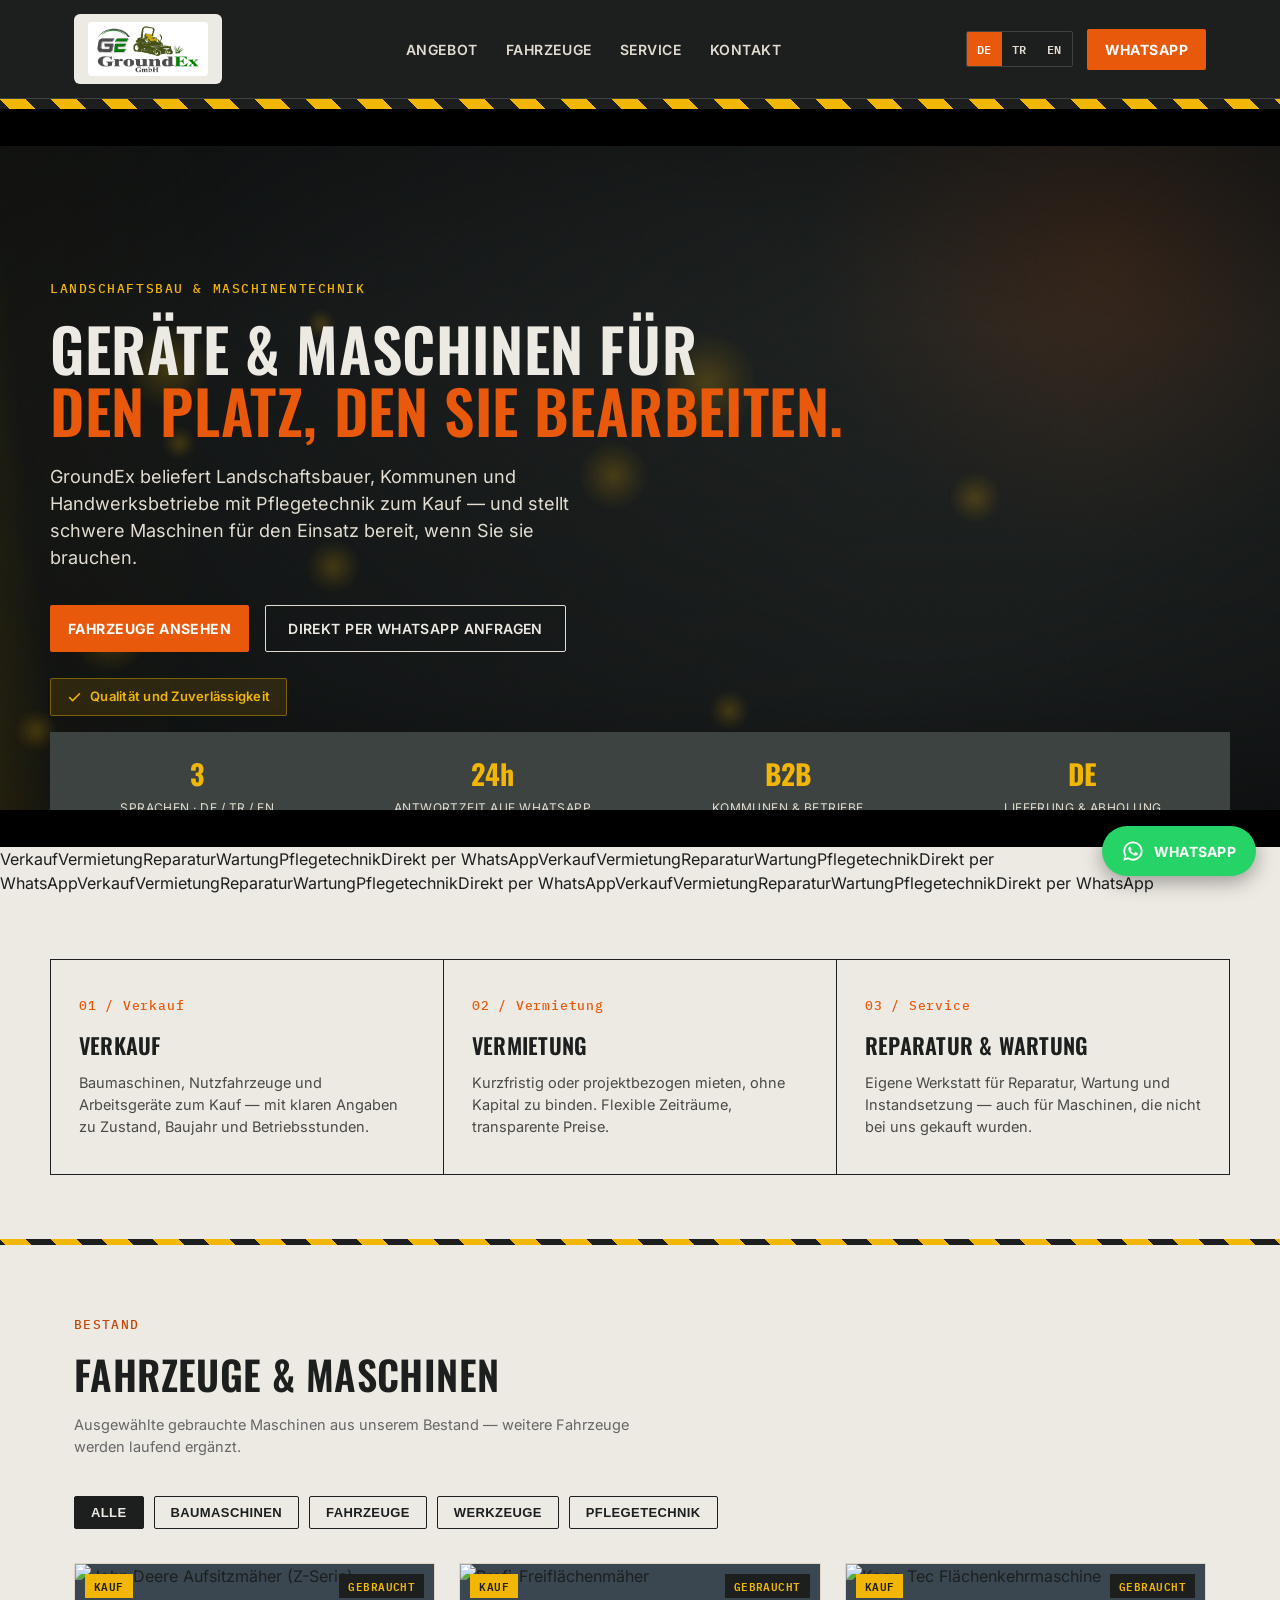
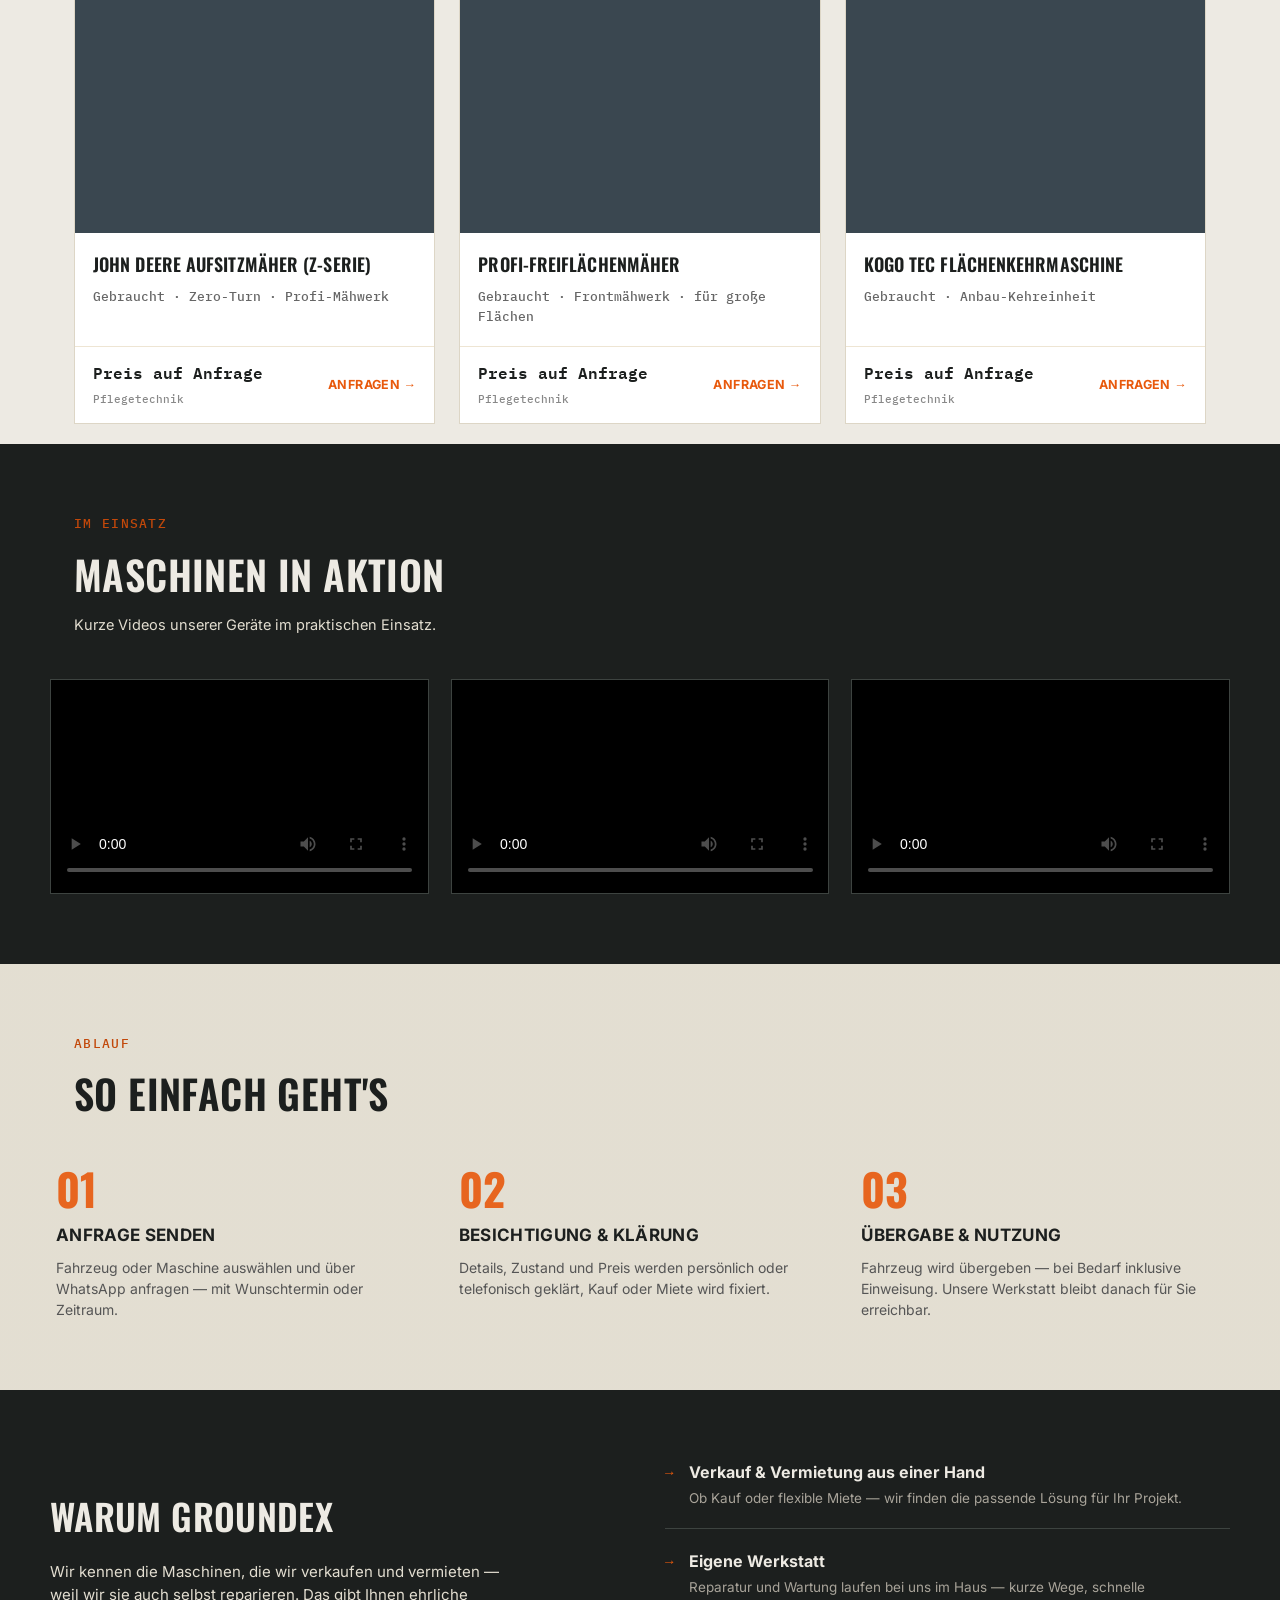
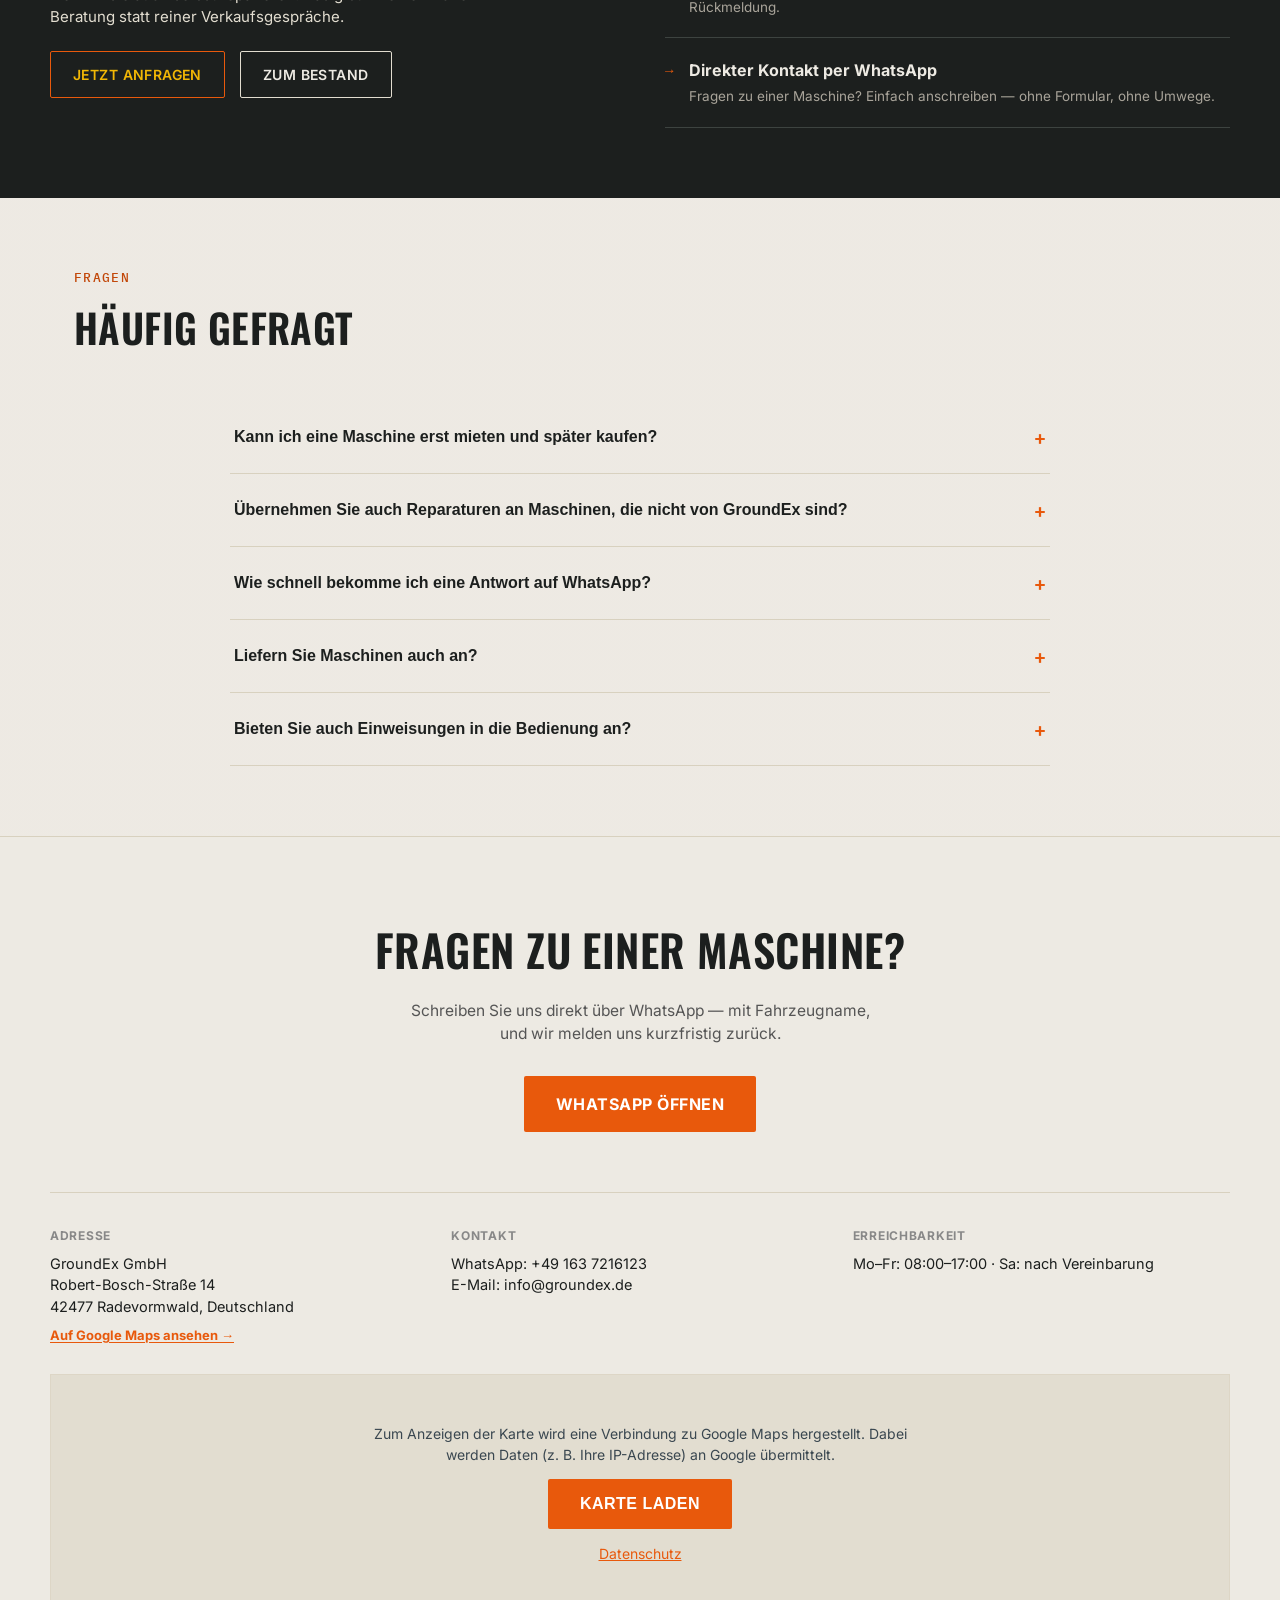
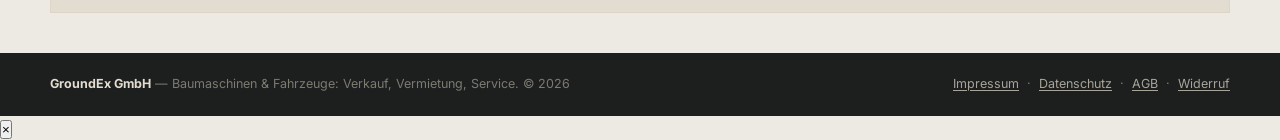
==== commit 7fb627c5: "Add files via upload" ====
--- a/index.html
+++ b/index.html
@@ -24,7 +24,7 @@
 <head>
 <meta charset="UTF-8">
 <meta name="viewport" content="width=device-width, initial-scale=1.0">
-<meta http-equiv="Content-Security-Policy" content="default-src 'self'; img-src 'self' data: https:; connect-src https://docs.google.com https://*.googleusercontent.com; style-src 'self' 'unsafe-inline' https://fonts.googleapis.com; font-src https://fonts.gstatic.com; script-src 'self' 'unsafe-inline'; base-uri 'none'; form-action 'none'; frame-src https://www.google.com; frame-ancestors 'none';">
+<meta http-equiv="Content-Security-Policy" content="default-src 'self'; img-src 'self' data: https:; connect-src https://docs.google.com https://*.googleusercontent.com; style-src 'self' 'unsafe-inline'; font-src 'self'; script-src 'self' 'unsafe-inline'; base-uri 'none'; form-action 'none'; frame-src https://www.google.com;">
 <meta name="referrer" content="strict-origin-when-cross-origin">
 <title>GroundEx GmbH — Landschaftsbau &amp; Maschinentechnik: Verkauf, Vermietung, Service</title>
 <meta name="description" content="GroundEx GmbH beliefert Landschaftsbauer, Kommunen und Handwerksbetriebe mit Pflegetechnik zum Kauf und stellt schwere Maschinen zur Vermietung bereit. Eigener Reparaturservice, direkter Kontakt per WhatsApp.">
@@ -35,10 +35,11 @@
 <meta property="og:title" content="GroundEx GmbH — Landschaftsbau & Maschinentechnik">
 <meta property="og:description" content="Maschinen & Geräte zum Kauf und zur Vermietung — plus eigener Reparaturservice. Direkt per WhatsApp erreichbar.">
 <meta property="og:image" content="https://groundex-gmbh.github.io/groundex-site/images/social-preview.jpg">
+<meta property="og:site_name" content="GroundEx GmbH">
+<meta property="og:locale" content="de_DE">
+<meta name="theme-color" content="#1c1f1e">
 <meta property="og:url" content="https://groundex-gmbh.github.io/groundex-site/">
 <meta name="twitter:card" content="summary_large_image">
-<!-- Google Search Console doğrulama: kendi kodunu aldığında buraya yapıştır -->
-<meta name="google-site-verification" content="BURAYA_GOOGLE_SEARCH_CONSOLE_KODUNU_YAPISTIR">
 <script type="application/ld+json">
 {
   "@context": "https://schema.org",
@@ -53,13 +54,14 @@
     "addressCountry": "DE"
   },
   "telephone": "+491637216123",
+  "email": "info@groundex.de",
+  "image": "https://groundex-gmbh.github.io/groundex-site/images/social-preview.jpg",
   "url": "https://groundex-gmbh.github.io/groundex-site/",
   "openingHours": "Mo-Fr 08:00-17:00"
 }
 </script>
 <link rel="icon" type="image/png" href="images/favicon.png">
-<link rel="preconnect" href="https://fonts.googleapis.com">
-<link href="https://fonts.googleapis.com/css2?family=Oswald:wght@500;600;700&family=Inter:wght@400;500;600;700&family=IBM+Plex+Mono:wght@500;600&display=swap" rel="stylesheet">
+<link rel="stylesheet" href="fonts/fonts.css">
 <style>
   :root{
     --asphalt:#1c1f1e;
@@ -457,7 +459,28 @@
 </style>
   <link rel="stylesheet" href="groundex-extras.css">
 <script src="groundex-extras.js" defer></script>
+<style>
+  .hero h1{font-size:clamp(34px,5.2vw,60px);max-width:980px;}
+  .logo img{height:54px;}
+  .map-wrap{max-width:1180px;margin:28px auto 0;line-height:1.5;}
+  .map-consent{display:flex;flex-direction:column;align-items:center;gap:14px;padding:48px 24px;text-align:center;background:#e2ddd0;font-size:14px;color:#3a4750;}
+  .map-consent p{max-width:560px;}
+  .map-consent a{color:var(--orange);text-decoration:underline;}
+  .map-wrap iframe{display:block;}
+  .faq-q:focus-visible,.filter-btn:focus-visible,.lang-btn:focus-visible,.menu-toggle:focus-visible,a:focus-visible,button:focus-visible{outline:3px solid var(--yellow);outline-offset:2px;}
+  @media(max-width:860px){
+    header.nav-open nav.links{display:flex;flex-direction:column;position:absolute;top:100%;left:0;right:0;background:var(--asphalt);padding:8px 24px 18px;border-bottom:1px solid var(--line);gap:0;}
+    header.nav-open nav.links a{padding:14px 0;font-size:16px;border-bottom:1px solid var(--line);}
+  }
+  @media(max-width:640px){
+    .nav-right .wa-btn{display:none;}
+    .logo img{height:40px;padding:2px 6px;}
+    .navbar{padding:10px 16px;}
+  }
+</style>
+</head>
 <body>
+<noscript><p style="padding:16px;background:#fff3b0;color:#1c1f1e;font:14px sans-serif">Diese Website benötigt JavaScript. GroundEx GmbH · Robert-Bosch-Straße 14 · 42477 Radevormwald · Tel./WhatsApp +49 163 7216123 · info@groundex.de</p></noscript>
 
 <header>
   <div class="navbar">
@@ -551,17 +574,17 @@
   </div>
   <div class="video-grid reveal">
     <div class="video-card">
-      <video controls preload="metadata" poster="videos/demo1-poster.jpg" playsinline>
+      <video controls preload="metadata" poster="videos/demo1-poster.jpg" playsinline aria-label="GroundEx Maschinen im Einsatz – Video 1">
         <source src="videos/demo1.mp4" type="video/mp4">
       </video>
     </div>
     <div class="video-card">
-      <video controls preload="metadata" poster="videos/demo2-poster.jpg" playsinline>
+      <video controls preload="metadata" poster="videos/demo2-poster.jpg" playsinline aria-label="GroundEx Maschinen im Einsatz – Video 2">
         <source src="videos/demo2.mp4" type="video/mp4">
       </video>
     </div>
     <div class="video-card">
-      <video controls preload="metadata" poster="videos/demo3-poster.jpg" playsinline>
+      <video controls preload="metadata" poster="videos/demo3-poster.jpg" playsinline aria-label="GroundEx Maschinen im Einsatz – Video 3">
         <source src="videos/demo3.mp4" type="video/mp4">
       </video>
     </div>
@@ -655,7 +678,7 @@
       <p data-i18n="hours_value"></p>
     </div>
   </div>
-  <div class="map-wrap"><iframe id="map-frame" title="GroundEx GmbH – Google Maps" loading="lazy" referrerpolicy="no-referrer-when-downgrade" allowfullscreen></iframe></div>
+  <div class="map-wrap" id="map-wrap"><div class="map-consent"><p data-i18n="map_consent_text"></p><button type="button" class="wa-btn" id="map-load" data-i18n="map_consent_btn"></button><a href="datenschutz.html" data-i18n="footer_datenschutz"></a></div></div>
 </section>
 
 <footer>
@@ -700,9 +723,9 @@
       hero_h1_1:"Geräte & Maschinen für ", hero_h1_em:"den Platz, den Sie bearbeiten.",
       hero_lead:"GroundEx beliefert Landschaftsbauer, Kommunen und Handwerksbetriebe mit Pflegetechnik zum Kauf — und stellt schwere Maschinen für den Einsatz bereit, wenn Sie sie brauchen.",
       hero_cta1:"Fahrzeuge ansehen", hero_cta2:"Direkt per WhatsApp anfragen",
-      tagline:"Garantie für Qualität und Zuverlässigkeit",
+      tagline:"Qualität und Zuverlässigkeit",
       stat1_label:"Sprachen · DE / TR / EN", stat2_label:"Antwortzeit auf WhatsApp", stat3_label:"Kommunen & Betriebe", stat4_num:"DE", stat4_label:"Lieferung & Abholung",
-      svc1_num:"01 / Verkauf", svc1_title:"Verkauf", svc1_desc:"Geprüfte Baumaschinen, Nutzfahrzeuge und Arbeitsgeräte zum Kauf — mit klaren Angaben zu Zustand, Baujahr und Betriebsstunden.",
+      svc1_num:"01 / Verkauf", svc1_title:"Verkauf", svc1_desc:"Baumaschinen, Nutzfahrzeuge und Arbeitsgeräte zum Kauf — mit klaren Angaben zu Zustand, Baujahr und Betriebsstunden.",
       svc2_num:"02 / Vermietung", svc2_title:"Vermietung", svc2_desc:"Kurzfristig oder projektbezogen mieten, ohne Kapital zu binden. Flexible Zeiträume, transparente Preise.",
       svc3_num:"03 / Service", svc3_title:"Reparatur & Wartung", svc3_desc:"Eigene Werkstatt für Reparatur, Wartung und Instandsetzung — auch für Maschinen, die nicht bei uns gekauft wurden.",
       fz_eyebrow:"Bestand", fz_title:"Fahrzeuge & Maschinen",
@@ -719,7 +742,7 @@
       faq_eyebrow:"Fragen", faq_title:"Häufig gefragt",
       faq1_q:"Kann ich eine Maschine erst mieten und später kaufen?", faq1_a:"Ja, sprechen Sie uns einfach darauf an — wir prüfen gemeinsam, ob eine Anrechnung der Mietkosten möglich ist.",
       faq2_q:"Übernehmen Sie auch Reparaturen an Maschinen, die nicht von GroundEx sind?", faq2_a:"Ja, unsere Werkstatt repariert und wartet auch Fremdmaschinen und Fahrzeuge.",
-      faq3_q:"Wie schnell bekomme ich eine Antwort auf WhatsApp?", faq3_a:"In der Regel innerhalb weniger Stunden während unserer Geschäftszeiten.",
+      faq3_q:"Wie schnell bekomme ich eine Antwort auf WhatsApp?", faq3_a:"In der Regel innerhalb von 24 Stunden an Werktagen.",
       faq4_q:"Liefern Sie Maschinen auch an?", faq4_a:"Je nach Standort und Maschine ist eine Lieferung möglich — fragen Sie einfach bei der Anfrage danach.",
       faq5_q:"Bieten Sie auch Einweisungen in die Bedienung an?", faq5_a:"Ja, bei Übergabe erklären wir die wichtigsten Funktionen — bei Bedarf auch ausführlicher vor Ort.",
       cases_eyebrow:"Referenzen", cases_title:"Ausgewählte Projekte", cases_tag:"Beispiel", cases_media_label:"Foto folgt",
@@ -734,14 +757,11 @@
       addr_label:"Adresse", addr_maps:"Auf Google Maps ansehen →", contact_label:"Kontakt", hours_label:"Erreichbarkeit", hours_value:"Mo–Fr: 08:00–17:00 · Sa: nach Vereinbarung",
       footer_text:"Baumaschinen & Fahrzeuge: Verkauf, Vermietung, Service.",
       footer_impressum:"Impressum", footer_datenschutz:"Datenschutz", footer_agb:"AGB", footer_widerruf:"Widerruf",
-      legal_warning:"Platzhalter — vor Live-Schaltung mit echten Firmendaten ersetzen (gesetzlich vorgeschrieben nach § 5 TMG).",
-      legal_represented:"Vertreten durch", legal_register:"Handelsregister", legal_vat:"USt-IdNr.",
-      legal_warning_dsgvo:"Platzhalter — vor Live-Schaltung durch eine vollständige, rechtsgeprüfte Datenschutzerklärung ersetzen (DSGVO).",
-      legal_dsgvo_body:"Diese Website verarbeitet grundsätzlich keine personenbezogenen Daten über Formulare. Kontaktaufnahmen erfolgen freiwillig per WhatsApp, Telefon oder E-Mail. Details zu Cookies, eingebundenen Diensten (z. B. Google Fonts) und Ihren Rechten nach DSGVO folgen hier in der finalen Fassung.",
       cat_all:"Alle", cat_baumaschinen:"Baumaschinen", cat_fahrzeuge:"Fahrzeuge", cat_werkzeuge:"Werkzeuge", cat_pflege:"Pflegetechnik",
       type_kauf:"Kauf", type_miete:"Miete", type_kauf_miete:"Kauf & Miete",
       badge_example:"BEISPIEL", badge_used:"Gebraucht", detail_btn:"Anfragen →",
-      wa_default:"Merhaba, GroundEx web sitesi üzerinden yazıyorum.",
+      wa_default:"Hallo, ich schreibe Ihnen über die GroundEx-Website.",
+      menu_label:"Menü", map_consent_text:"Zum Anzeigen der Karte wird eine Verbindung zu Google Maps hergestellt. Dabei werden Daten (z. B. Ihre IP-Adresse) an Google übermittelt.", map_consent_btn:"Karte laden",
       wa_inquiry:(n)=>`Hallo, ich interessiere mich für: ${n}`,
     },
     tr: {
@@ -750,9 +770,9 @@
       hero_h1_1:"Sahanız için ", hero_h1_em:"doğru makine ve ekipman.",
       hero_lead:"GroundEx; peyzajcılara, belediyelere ve zanaat işletmelerine bakım ekipmanları satar — ihtiyaç duyduğunuzda ağır makineleri de kiralık olarak hazır tutar.",
       hero_cta1:"Araçları incele", hero_cta2:"WhatsApp'tan hemen sor",
-      tagline:"Kalite ve güvenilirlik garantisi",
+      tagline:"Kalite ve güvenilirlik",
       stat1_label:"Dil · DE / TR / EN", stat2_label:"WhatsApp yanıt süresi", stat3_label:"Belediye & işletmeler", stat4_num:"DE", stat4_label:"Teslimat & teslim alma",
-      svc1_num:"01 / Satış", svc1_title:"Satış", svc1_desc:"Kontrolden geçmiş iş makineleri, araçlar ve ekipmanlar — durum, model yılı ve çalışma saatleri net şekilde belirtilir.",
+      svc1_num:"01 / Satış", svc1_title:"Satış", svc1_desc:"İş makineleri, araçlar ve ekipmanlar satın alma için — durum, model yılı ve çalışma saatleri net şekilde belirtilir.",
       svc2_num:"02 / Kiralama", svc2_title:"Kiralama", svc2_desc:"Kısa süreli veya proje bazlı kiralama, sermayenizi bağlamadan. Esnek süreler, şeffaf fiyatlandırma.",
       svc3_num:"03 / Servis", svc3_title:"Tamir & Bakım", svc3_desc:"Kendi atölyemizde tamir, bakım ve onarım — bizden alınmamış makineler için de geçerlidir.",
       fz_eyebrow:"Envanter", fz_title:"Araçlar & Makineler",
@@ -769,7 +789,7 @@
       faq_eyebrow:"Sorular", faq_title:"Sıkça sorulanlar",
       faq1_q:"Bir makineyi önce kiralayıp sonra satın alabilir miyim?", faq1_a:"Evet, bizimle iletişime geçin — kira bedelinin satış fiyatından düşülüp düşülemeyeceğine birlikte bakarız.",
       faq2_q:"GroundEx'e ait olmayan makinelerin tamirini de yapıyor musunuz?", faq2_a:"Evet, atölyemiz başka firmalardan alınmış makine ve araçların da tamir ve bakımını yapar.",
-      faq3_q:"WhatsApp'a ne kadar sürede dönüş yapıyorsunuz?", faq3_a:"Genellikle çalışma saatleri içinde birkaç saat içinde dönüş yapıyoruz.",
+      faq3_q:"WhatsApp'a ne kadar sürede dönüş yapıyorsunuz?", faq3_a:"Genellikle iş günlerinde 24 saat içinde dönüş yapıyoruz.",
       faq4_q:"Makine teslimatı yapıyor musunuz?", faq4_a:"Konuma ve makineye göre teslimat mümkün olabilir — talep sırasında bunu belirtmeniz yeterli.",
       faq5_q:"Kullanım eğitimi de veriyor musunuz?", faq5_a:"Evet, teslimat sırasında temel kullanım bilgisi veriyoruz — gerekirse yerinde daha detaylı gösterebiliriz.",
       cases_eyebrow:"Referanslar", cases_title:"Seçili Projeler", cases_tag:"Örnek", cases_media_label:"Fotoğraf eklenecek",
@@ -784,14 +804,11 @@
       addr_label:"Adres", addr_maps:"Google Haritalar'da aç →", contact_label:"İletişim", hours_label:"Çalışma saatleri", hours_value:"Pzt–Cuma: 08:00–17:00 · Cumartesi: randevu ile",
       footer_text:"İş makineleri & araçlar: satış, kiralama, servis.",
       footer_impressum:"Yasal Bilgiler (Impressum)", footer_datenschutz:"Gizlilik Politikası", footer_agb:"Kullanım Koşulları", footer_widerruf:"Cayma Hakkı",
-      legal_warning:"Bu bir yer tutucudur — site yayına alınmadan önce gerçek firma bilgileriyle değiştirilmeli (Almanya'da § 5 TMG gereği zorunludur).",
-      legal_represented:"Yetkili temsilci", legal_register:"Ticaret sicil no", legal_vat:"KDV no",
-      legal_warning_dsgvo:"Bu bir yer tutucudur — site yayına alınmadan önce eksiksiz, hukuki olarak kontrol edilmiş bir gizlilik metniyle değiştirilmeli (KVKK/DSGVO).",
-      legal_dsgvo_body:"Bu web sitesi form yoluyla kişisel veri toplamaz. İletişim WhatsApp, telefon veya e-posta üzerinden gönüllü olarak kurulur. Çerezler, kullanılan servisler (örn. Google Fonts) ve haklarınıza dair detaylar sitenin nihai sürümünde burada yer alacaktır.",
       cat_all:"Tümü", cat_baumaschinen:"İş Makineleri", cat_fahrzeuge:"Araçlar", cat_werkzeuge:"Ekipmanlar", cat_pflege:"Bakım Ekipmanları",
       type_kauf:"Satılık", type_miete:"Kiralık", type_kauf_miete:"Satılık & Kiralık",
       badge_example:"ÖRNEK", badge_used:"İkinci El", detail_btn:"Sor →",
       wa_default:"Merhaba, GroundEx web sitesi üzerinden yazıyorum.",
+      menu_label:"Menü", map_consent_text:"Haritayı göstermek için Google Maps ile bağlantı kurulur. Bu sırada veriler (ör. IP adresiniz) Google'a aktarılır.", map_consent_btn:"Haritayı yükle",
       wa_inquiry:(n)=>`Merhaba, şununla ilgileniyorum: ${n}`,
     },
     en: {
@@ -800,9 +817,9 @@
       hero_h1_1:"Equipment & machines for ", hero_h1_em:"the ground you work.",
       hero_lead:"GroundEx supplies landscapers, municipalities and trade businesses with grounds care equipment — and keeps heavy machinery ready to rent when you need it.",
       hero_cta1:"View vehicles", hero_cta2:"Ask directly on WhatsApp",
-      tagline:"Guaranteed quality and reliability",
+      tagline:"Quality and reliability",
       stat1_label:"Languages · DE / TR / EN", stat2_label:"Response time on WhatsApp", stat3_label:"Municipalities & businesses", stat4_num:"DE", stat4_label:"Delivery & pickup",
-      svc1_num:"01 / Sale", svc1_title:"Sale", svc1_desc:"Inspected construction machinery, vehicles and equipment for sale — with clear details on condition, year and operating hours.",
+      svc1_num:"01 / Sale", svc1_title:"Sale", svc1_desc:"Construction machinery, vehicles and equipment for sale — with clear details on condition, year and operating hours.",
       svc2_num:"02 / Rental", svc2_title:"Rental", svc2_desc:"Rent short-term or per project without tying up capital. Flexible periods, transparent pricing.",
       svc3_num:"03 / Service", svc3_title:"Repair & Maintenance", svc3_desc:"Our own workshop handles repair, maintenance and servicing — including machines not purchased from us.",
       fz_eyebrow:"Inventory", fz_title:"Vehicles & Machines",
@@ -819,7 +836,7 @@
       faq_eyebrow:"Questions", faq_title:"Frequently asked",
       faq1_q:"Can I rent a machine first and buy it later?", faq1_a:"Yes, just ask us — we'll check together whether rental costs can be credited toward a purchase.",
       faq2_q:"Do you repair machines not bought from GroundEx?", faq2_a:"Yes, our workshop also repairs and services machines and vehicles from other providers.",
-      faq3_q:"How fast do you reply on WhatsApp?", faq3_a:"Usually within a few hours during business hours.",
+      faq3_q:"How fast do you reply on WhatsApp?", faq3_a:"Usually within 24 hours on business days.",
       faq4_q:"Do you deliver machines?", faq4_a:"Depending on location and machine, delivery may be possible — just ask when you inquire.",
       faq5_q:"Do you provide operating instructions?", faq5_a:"Yes, we explain the key functions at handover — a more detailed on-site briefing is available if needed.",
       cases_eyebrow:"References", cases_title:"Selected Projects", cases_tag:"Example", cases_media_label:"Photo coming soon",
@@ -834,14 +851,11 @@
       addr_label:"Address", addr_maps:"Open in Google Maps →", contact_label:"Contact", hours_label:"Hours", hours_value:"Mon–Fri: 8am–5pm · Sat: by appointment",
       footer_text:"Construction machinery & vehicles: sale, rental, service.",
       footer_impressum:"Legal Notice", footer_datenschutz:"Privacy Policy", footer_agb:"Terms", footer_widerruf:"Withdrawal",
-      legal_warning:"Placeholder — replace with real company details before going live (legally required in Germany under § 5 TMG).",
-      legal_represented:"Represented by", legal_register:"Commercial register", legal_vat:"VAT ID",
-      legal_warning_dsgvo:"Placeholder — replace with a complete, legally reviewed privacy policy before going live (GDPR).",
-      legal_dsgvo_body:"This website does not collect personal data through forms. Contact is made voluntarily via WhatsApp, phone or email. Details on cookies, embedded services (e.g. Google Fonts) and your rights under GDPR will appear here in the final version.",
       cat_all:"All", cat_baumaschinen:"Machinery", cat_fahrzeuge:"Vehicles", cat_werkzeuge:"Equipment", cat_pflege:"Grounds Care",
       type_kauf:"For Sale", type_miete:"For Rent", type_kauf_miete:"Sale & Rent",
       badge_example:"SAMPLE", badge_used:"Used", detail_btn:"Inquire →",
       wa_default:"Hello, I'm reaching out via the GroundEx website.",
+      menu_label:"Menu", map_consent_text:"To show the map, a connection to Google Maps is established. Data (e.g. your IP address) is transferred to Google.", map_consent_btn:"Load map",
       wa_inquiry:(n)=>`Hi, I'm interested in: ${n}`,
     }
   };
@@ -870,10 +884,10 @@
     document.getElementById("wa-hero").href = waLink(t.wa_default);
     document.getElementById("wa-contact").href = waLink(t.wa_default);
     const mapsLink = document.getElementById("maps-link");
-    const mapFrame = document.getElementById("map-frame");
-    if(mapFrame && !mapFrame.src) mapFrame.src = "https://www.google.com/maps?q=" + encodeURIComponent(COMPANY_ADDRESS) + "&output=embed";
     if(mapsLink) mapsLink.href = "https://www.google.com/maps/search/?api=1&query=" + encodeURIComponent(COMPANY_ADDRESS);
     document.getElementById("wa-float").href = waLink(t.wa_default);
+    document.documentElement.lang = currentLang;
+    const mt = document.querySelector(".menu-toggle"); if(mt) mt.setAttribute("aria-label", t.menu_label);
     document.querySelectorAll(".lang-btn").forEach(b=>b.classList.toggle("active", b.dataset.lang===currentLang));
   }
 
@@ -907,7 +921,7 @@
         card.className = "card reveal";
         card.innerHTML = `
           <div class="card-media">
-            ${m.image ? `<img src="${m.image}" alt="${escapeHtml(m.name)}">` : icon}
+            ${m.image ? `<img src="${m.image}" alt="${escapeHtml(m.name)}" loading="lazy" decoding="async">` : icon}
             ${(m.images && m.images.length>1) ? `<span class="photo-count">📷 ${m.images.length}</span>` : ""}
             <span class="badge">${typeLabels[m.type]}</span>
             ${m.used ? `<span class="badge example">${t.badge_used}</span>` : ""}
@@ -972,15 +986,15 @@
       const item = document.createElement("div");
       item.className = "faq-item";
       item.innerHTML = `
-        <button class="faq-q">${t["faq"+i+"_q"]}<span class="plus">+</span></button>
+        <button class="faq-q" aria-expanded="false">${t["faq"+i+"_q"]}<span class="plus">+</span></button>
         <div class="faq-a"><p>${t["faq"+i+"_a"]}</p></div>
       `;
       const btn = item.querySelector(".faq-q");
       const ans = item.querySelector(".faq-a");
       btn.onclick = ()=>{
         const isOpen = item.classList.contains("open");
-        document.querySelectorAll(".faq-item").forEach(fi=>{fi.classList.remove("open"); fi.querySelector(".faq-a").style.maxHeight = null;});
-        if(!isOpen){ item.classList.add("open"); ans.style.maxHeight = ans.scrollHeight + "px"; }
+        document.querySelectorAll(".faq-item").forEach(fi=>{fi.classList.remove("open"); fi.querySelector(".faq-a").style.maxHeight = null; fi.querySelector(".faq-q").setAttribute("aria-expanded","false");});
+        if(!isOpen){ item.classList.add("open"); ans.style.maxHeight = ans.scrollHeight + "px"; btn.setAttribute("aria-expanded","true"); }
       };
       list.appendChild(item);
     }
@@ -1057,6 +1071,23 @@
     }, {threshold:0.15});
     document.querySelectorAll(".reveal:not(.in-view)").forEach(el=>io.observe(el));
   }
+
+  // Mobil menü
+  const menuBtn = document.querySelector(".menu-toggle"), siteHeader = document.querySelector("header");
+  function closeMenu(){ siteHeader.classList.remove("nav-open"); menuBtn.textContent = "☰"; menuBtn.setAttribute("aria-expanded","false"); }
+  menuBtn.setAttribute("aria-expanded","false");
+  menuBtn.addEventListener("click", ()=>{ const o = siteHeader.classList.toggle("nav-open"); menuBtn.textContent = o ? "✕" : "☰"; menuBtn.setAttribute("aria-expanded", String(o)); });
+  document.querySelectorAll("nav.links a").forEach(a=>a.addEventListener("click", closeMenu));
+
+  // Google Maps erst nach Klick laden (Zwei-Klick-Lösung, DSGVO)
+  document.getElementById("map-load").addEventListener("click", ()=>{
+    const f = document.createElement("iframe");
+    f.id = "map-frame"; f.title = "GroundEx GmbH – Google Maps"; f.loading = "lazy";
+    f.referrerPolicy = "no-referrer-when-downgrade"; f.allowFullscreen = true;
+    f.style.cssText = "width:100%;height:340px;border:0;";
+    f.src = "https://www.google.com/maps?q=" + encodeURIComponent(COMPANY_ADDRESS) + "&output=embed";
+    document.getElementById("map-wrap").replaceChildren(f);
+  });
 
   setLang("de");
   observeReveals();
--- a/fonts/fonts.css
+++ b/fonts/fonts.css
@@ -0,0 +1,19 @@
+/* Lokal gehostete Schriften (SIL Open Font License 1.1): Oswald, Inter, IBM Plex Mono — keine Verbindung zu Google */
+@font-face{font-family:'Oswald';font-style:normal;font-display:swap;font-weight:500;src:url(oswald-latin-500-normal.woff2) format('woff2');unicode-range:U+0000-00FF,U+0131,U+0152-0153,U+02BB-02BC,U+02C6,U+02DA,U+02DC,U+0304,U+0308,U+0329,U+2000-206F,U+20AC,U+2122,U+2191,U+2193,U+2212,U+2215,U+FEFF,U+FFFD;}
+@font-face{font-family:'Oswald';font-style:normal;font-display:swap;font-weight:500;src:url(oswald-latin-ext-500-normal.woff2) format('woff2');unicode-range:U+0100-02BA,U+02BD-02C5,U+02C7-02CC,U+02CE-02D7,U+02DD-02FF,U+0304,U+0308,U+0329,U+1D00-1DBF,U+1E00-1E9F,U+1EF2-1EFF,U+2020,U+20A0-20AB,U+20AD-20C0,U+2113,U+2C60-2C7F,U+A720-A7FF;}
+@font-face{font-family:'Oswald';font-style:normal;font-display:swap;font-weight:600;src:url(oswald-latin-600-normal.woff2) format('woff2');unicode-range:U+0000-00FF,U+0131,U+0152-0153,U+02BB-02BC,U+02C6,U+02DA,U+02DC,U+0304,U+0308,U+0329,U+2000-206F,U+20AC,U+2122,U+2191,U+2193,U+2212,U+2215,U+FEFF,U+FFFD;}
+@font-face{font-family:'Oswald';font-style:normal;font-display:swap;font-weight:600;src:url(oswald-latin-ext-600-normal.woff2) format('woff2');unicode-range:U+0100-02BA,U+02BD-02C5,U+02C7-02CC,U+02CE-02D7,U+02DD-02FF,U+0304,U+0308,U+0329,U+1D00-1DBF,U+1E00-1E9F,U+1EF2-1EFF,U+2020,U+20A0-20AB,U+20AD-20C0,U+2113,U+2C60-2C7F,U+A720-A7FF;}
+@font-face{font-family:'Oswald';font-style:normal;font-display:swap;font-weight:700;src:url(oswald-latin-700-normal.woff2) format('woff2');unicode-range:U+0000-00FF,U+0131,U+0152-0153,U+02BB-02BC,U+02C6,U+02DA,U+02DC,U+0304,U+0308,U+0329,U+2000-206F,U+20AC,U+2122,U+2191,U+2193,U+2212,U+2215,U+FEFF,U+FFFD;}
+@font-face{font-family:'Oswald';font-style:normal;font-display:swap;font-weight:700;src:url(oswald-latin-ext-700-normal.woff2) format('woff2');unicode-range:U+0100-02BA,U+02BD-02C5,U+02C7-02CC,U+02CE-02D7,U+02DD-02FF,U+0304,U+0308,U+0329,U+1D00-1DBF,U+1E00-1E9F,U+1EF2-1EFF,U+2020,U+20A0-20AB,U+20AD-20C0,U+2113,U+2C60-2C7F,U+A720-A7FF;}
+@font-face{font-family:'Inter';font-style:normal;font-display:swap;font-weight:400;src:url(inter-latin-400-normal.woff2) format('woff2');unicode-range:U+0000-00FF,U+0131,U+0152-0153,U+02BB-02BC,U+02C6,U+02DA,U+02DC,U+0304,U+0308,U+0329,U+2000-206F,U+20AC,U+2122,U+2191,U+2193,U+2212,U+2215,U+FEFF,U+FFFD;}
+@font-face{font-family:'Inter';font-style:normal;font-display:swap;font-weight:400;src:url(inter-latin-ext-400-normal.woff2) format('woff2');unicode-range:U+0100-02BA,U+02BD-02C5,U+02C7-02CC,U+02CE-02D7,U+02DD-02FF,U+0304,U+0308,U+0329,U+1D00-1DBF,U+1E00-1E9F,U+1EF2-1EFF,U+2020,U+20A0-20AB,U+20AD-20C0,U+2113,U+2C60-2C7F,U+A720-A7FF;}
+@font-face{font-family:'Inter';font-style:normal;font-display:swap;font-weight:500;src:url(inter-latin-500-normal.woff2) format('woff2');unicode-range:U+0000-00FF,U+0131,U+0152-0153,U+02BB-02BC,U+02C6,U+02DA,U+02DC,U+0304,U+0308,U+0329,U+2000-206F,U+20AC,U+2122,U+2191,U+2193,U+2212,U+2215,U+FEFF,U+FFFD;}
+@font-face{font-family:'Inter';font-style:normal;font-display:swap;font-weight:500;src:url(inter-latin-ext-500-normal.woff2) format('woff2');unicode-range:U+0100-02BA,U+02BD-02C5,U+02C7-02CC,U+02CE-02D7,U+02DD-02FF,U+0304,U+0308,U+0329,U+1D00-1DBF,U+1E00-1E9F,U+1EF2-1EFF,U+2020,U+20A0-20AB,U+20AD-20C0,U+2113,U+2C60-2C7F,U+A720-A7FF;}
+@font-face{font-family:'Inter';font-style:normal;font-display:swap;font-weight:600;src:url(inter-latin-600-normal.woff2) format('woff2');unicode-range:U+0000-00FF,U+0131,U+0152-0153,U+02BB-02BC,U+02C6,U+02DA,U+02DC,U+0304,U+0308,U+0329,U+2000-206F,U+20AC,U+2122,U+2191,U+2193,U+2212,U+2215,U+FEFF,U+FFFD;}
+@font-face{font-family:'Inter';font-style:normal;font-display:swap;font-weight:600;src:url(inter-latin-ext-600-normal.woff2) format('woff2');unicode-range:U+0100-02BA,U+02BD-02C5,U+02C7-02CC,U+02CE-02D7,U+02DD-02FF,U+0304,U+0308,U+0329,U+1D00-1DBF,U+1E00-1E9F,U+1EF2-1EFF,U+2020,U+20A0-20AB,U+20AD-20C0,U+2113,U+2C60-2C7F,U+A720-A7FF;}
+@font-face{font-family:'Inter';font-style:normal;font-display:swap;font-weight:700;src:url(inter-latin-700-normal.woff2) format('woff2');unicode-range:U+0000-00FF,U+0131,U+0152-0153,U+02BB-02BC,U+02C6,U+02DA,U+02DC,U+0304,U+0308,U+0329,U+2000-206F,U+20AC,U+2122,U+2191,U+2193,U+2212,U+2215,U+FEFF,U+FFFD;}
+@font-face{font-family:'Inter';font-style:normal;font-display:swap;font-weight:700;src:url(inter-latin-ext-700-normal.woff2) format('woff2');unicode-range:U+0100-02BA,U+02BD-02C5,U+02C7-02CC,U+02CE-02D7,U+02DD-02FF,U+0304,U+0308,U+0329,U+1D00-1DBF,U+1E00-1E9F,U+1EF2-1EFF,U+2020,U+20A0-20AB,U+20AD-20C0,U+2113,U+2C60-2C7F,U+A720-A7FF;}
+@font-face{font-family:'IBM Plex Mono';font-style:normal;font-display:swap;font-weight:500;src:url(ibm-plex-mono-latin-500-normal.woff2) format('woff2');unicode-range:U+0000-00FF,U+0131,U+0152-0153,U+02BB-02BC,U+02C6,U+02DA,U+02DC,U+0304,U+0308,U+0329,U+2000-206F,U+20AC,U+2122,U+2191,U+2193,U+2212,U+2215,U+FEFF,U+FFFD;}
+@font-face{font-family:'IBM Plex Mono';font-style:normal;font-display:swap;font-weight:500;src:url(ibm-plex-mono-latin-ext-500-normal.woff2) format('woff2');unicode-range:U+0100-02BA,U+02BD-02C5,U+02C7-02CC,U+02CE-02D7,U+02DD-02FF,U+0304,U+0308,U+0329,U+1D00-1DBF,U+1E00-1E9F,U+1EF2-1EFF,U+2020,U+20A0-20AB,U+20AD-20C0,U+2113,U+2C60-2C7F,U+A720-A7FF;}
+@font-face{font-family:'IBM Plex Mono';font-style:normal;font-display:swap;font-weight:600;src:url(ibm-plex-mono-latin-600-normal.woff2) format('woff2');unicode-range:U+0000-00FF,U+0131,U+0152-0153,U+02BB-02BC,U+02C6,U+02DA,U+02DC,U+0304,U+0308,U+0329,U+2000-206F,U+20AC,U+2122,U+2191,U+2193,U+2212,U+2215,U+FEFF,U+FFFD;}
+@font-face{font-family:'IBM Plex Mono';font-style:normal;font-display:swap;font-weight:600;src:url(ibm-plex-mono-latin-ext-600-normal.woff2) format('woff2');unicode-range:U+0100-02BA,U+02BD-02C5,U+02C7-02CC,U+02CE-02D7,U+02DD-02FF,U+0304,U+0308,U+0329,U+1D00-1DBF,U+1E00-1E9F,U+1EF2-1EFF,U+2020,U+20A0-20AB,U+20AD-20C0,U+2113,U+2C60-2C7F,U+A720-A7FF;}
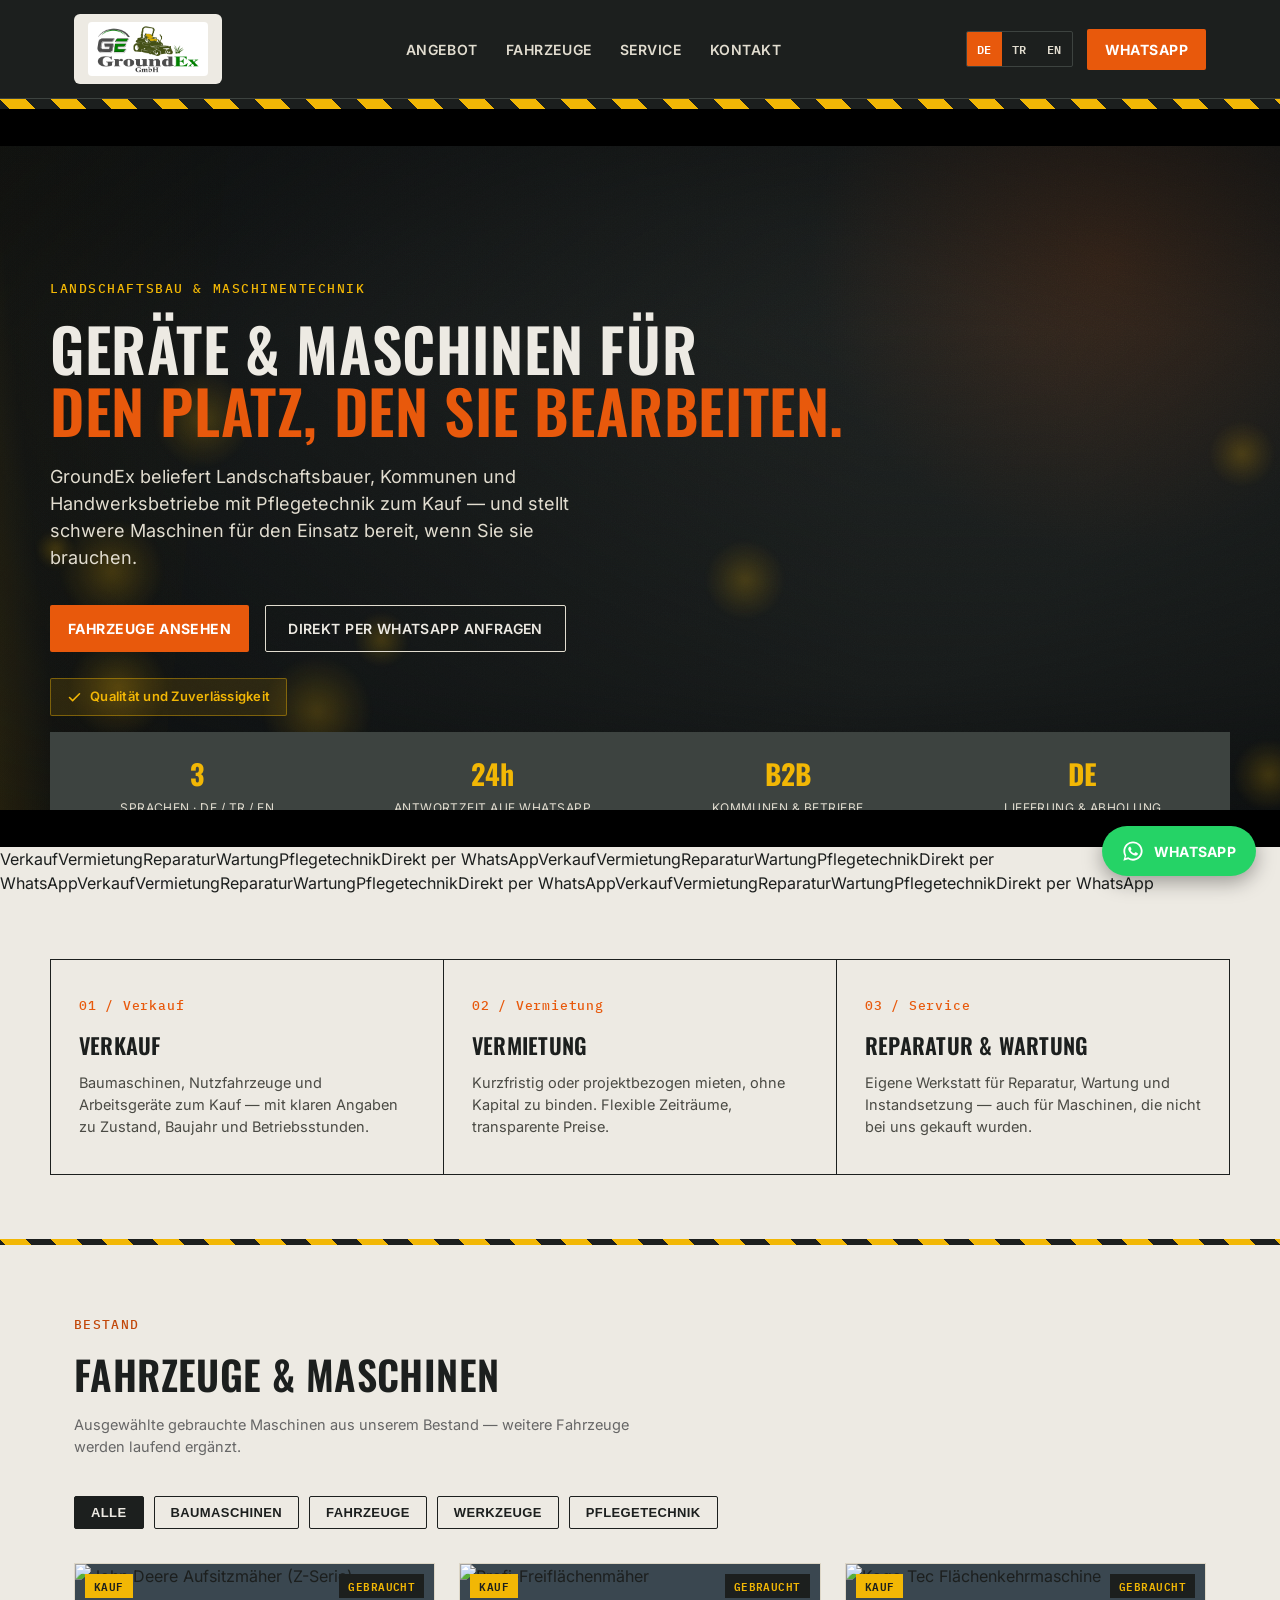
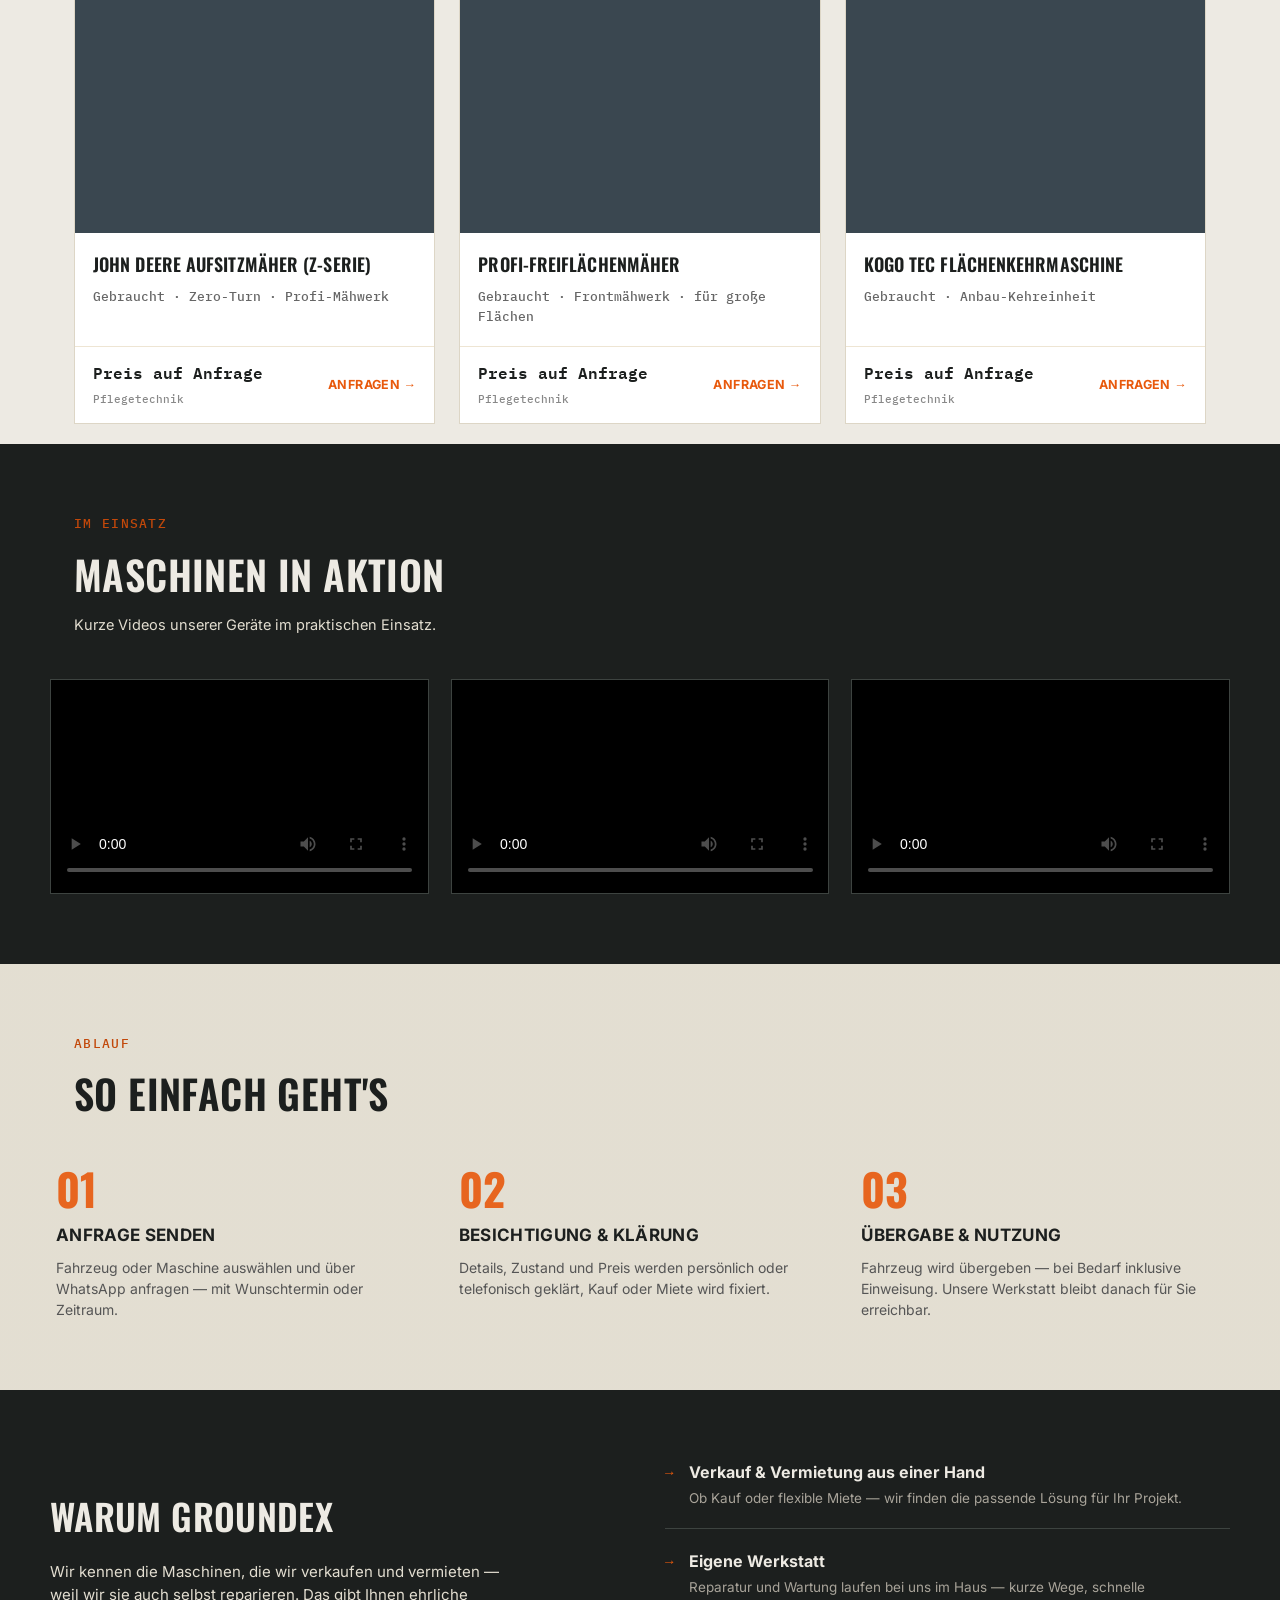
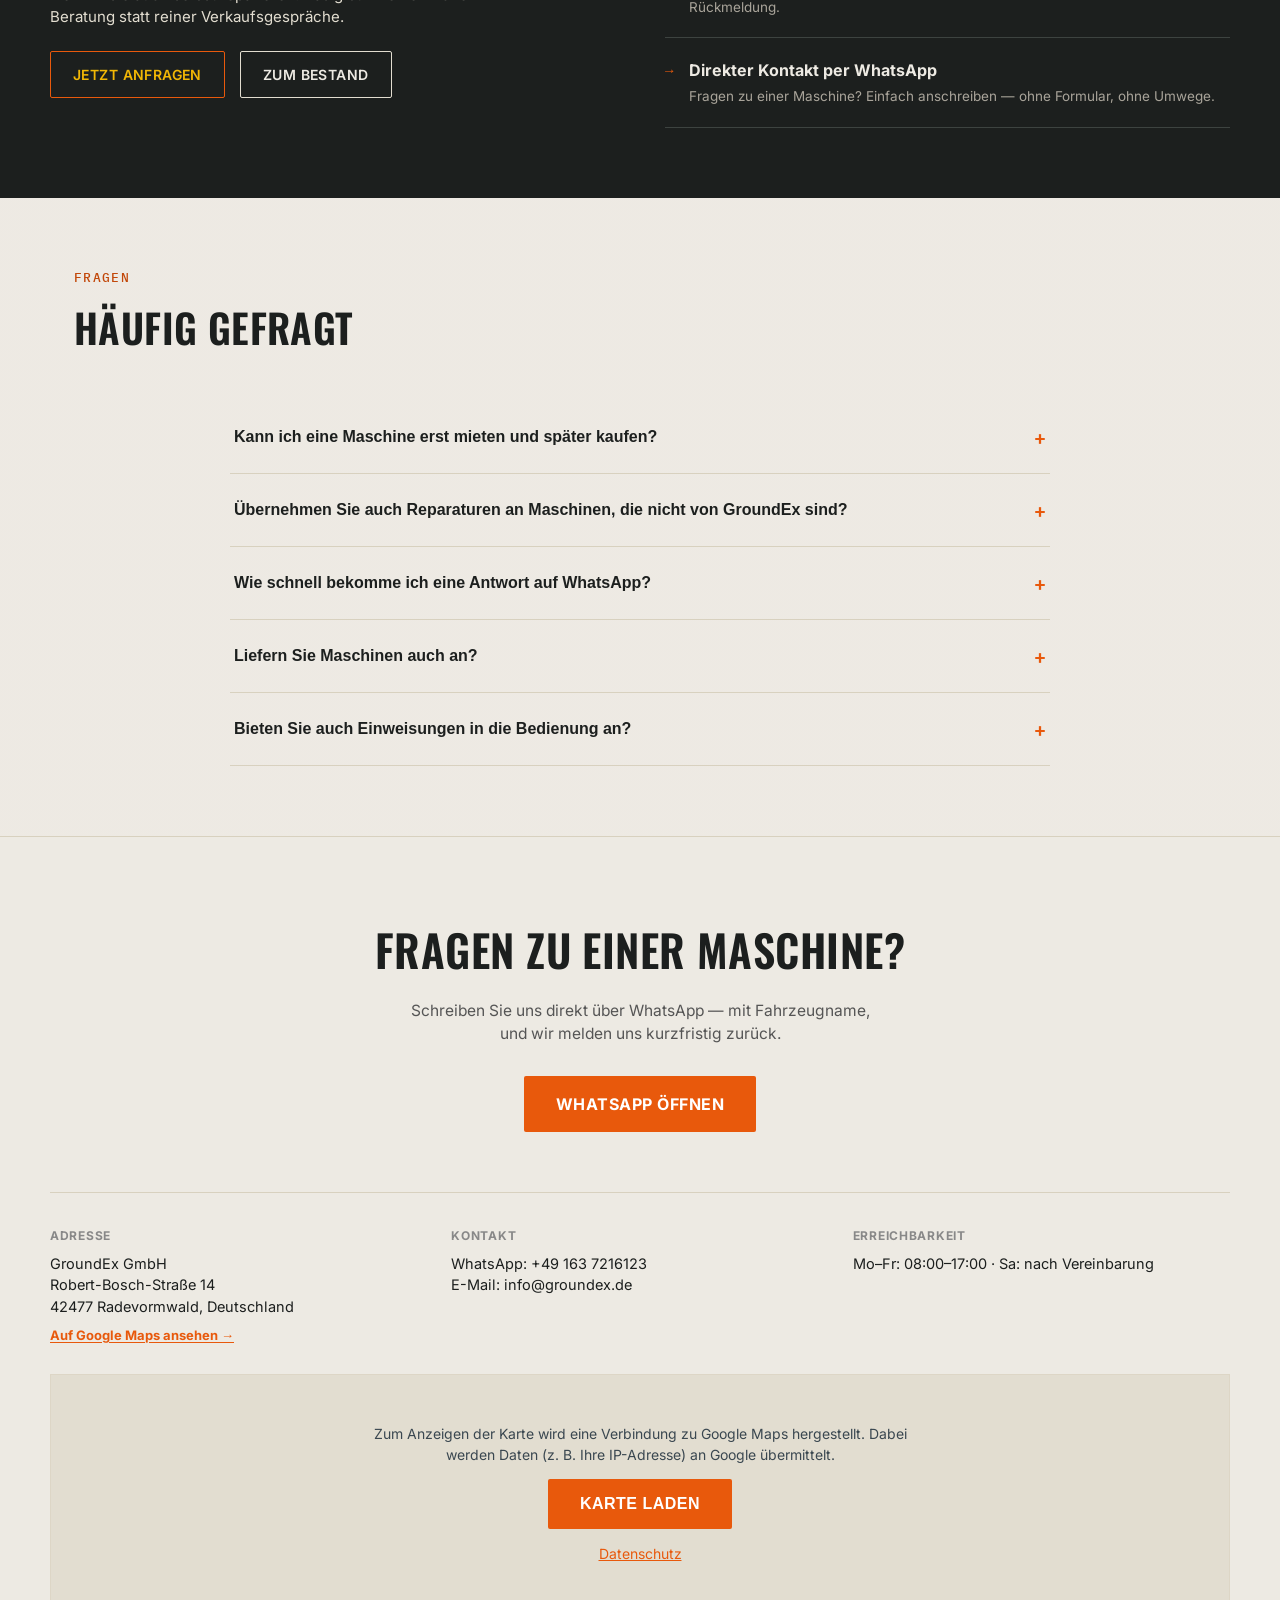
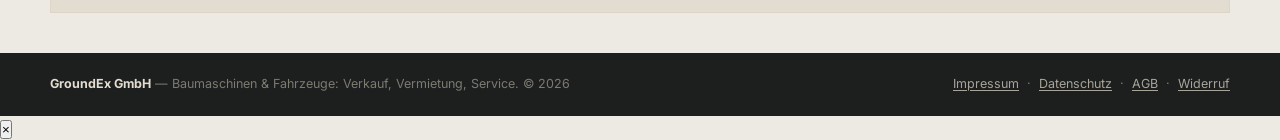
==== commit c2614f60: "Add files via upload" ====
--- a/index.html
+++ b/index.html
@@ -29,16 +29,16 @@
 <title>GroundEx GmbH — Landschaftsbau &amp; Maschinentechnik: Verkauf, Vermietung, Service</title>
 <meta name="description" content="GroundEx GmbH beliefert Landschaftsbauer, Kommunen und Handwerksbetriebe mit Pflegetechnik zum Kauf und stellt schwere Maschinen zur Vermietung bereit. Eigener Reparaturservice, direkter Kontakt per WhatsApp.">
 <meta name="robots" content="index, follow">
-<link rel="canonical" href="https://groundex-gmbh.github.io/groundex-site/">
+<link rel="canonical" href="https://groundex.de/">
 <!-- Sosyal medya paylaşım kartı (WhatsApp/Facebook/LinkedIn linki paylaşınca görünen önizleme) -->
 <meta property="og:type" content="business.business">
 <meta property="og:title" content="GroundEx GmbH — Landschaftsbau & Maschinentechnik">
 <meta property="og:description" content="Maschinen & Geräte zum Kauf und zur Vermietung — plus eigener Reparaturservice. Direkt per WhatsApp erreichbar.">
-<meta property="og:image" content="https://groundex-gmbh.github.io/groundex-site/images/social-preview.jpg">
+<meta property="og:image" content="https://groundex.de/images/social-preview.jpg">
 <meta property="og:site_name" content="GroundEx GmbH">
 <meta property="og:locale" content="de_DE">
 <meta name="theme-color" content="#1c1f1e">
-<meta property="og:url" content="https://groundex-gmbh.github.io/groundex-site/">
+<meta property="og:url" content="https://groundex.de/">
 <meta name="twitter:card" content="summary_large_image">
 <script type="application/ld+json">
 {
@@ -55,8 +55,8 @@
   },
   "telephone": "+491637216123",
   "email": "info@groundex.de",
-  "image": "https://groundex-gmbh.github.io/groundex-site/images/social-preview.jpg",
-  "url": "https://groundex-gmbh.github.io/groundex-site/",
+  "image": "https://groundex.de/images/social-preview.jpg",
+  "url": "https://groundex.de/",
   "openingHours": "Mo-Fr 08:00-17:00"
 }
 </script>
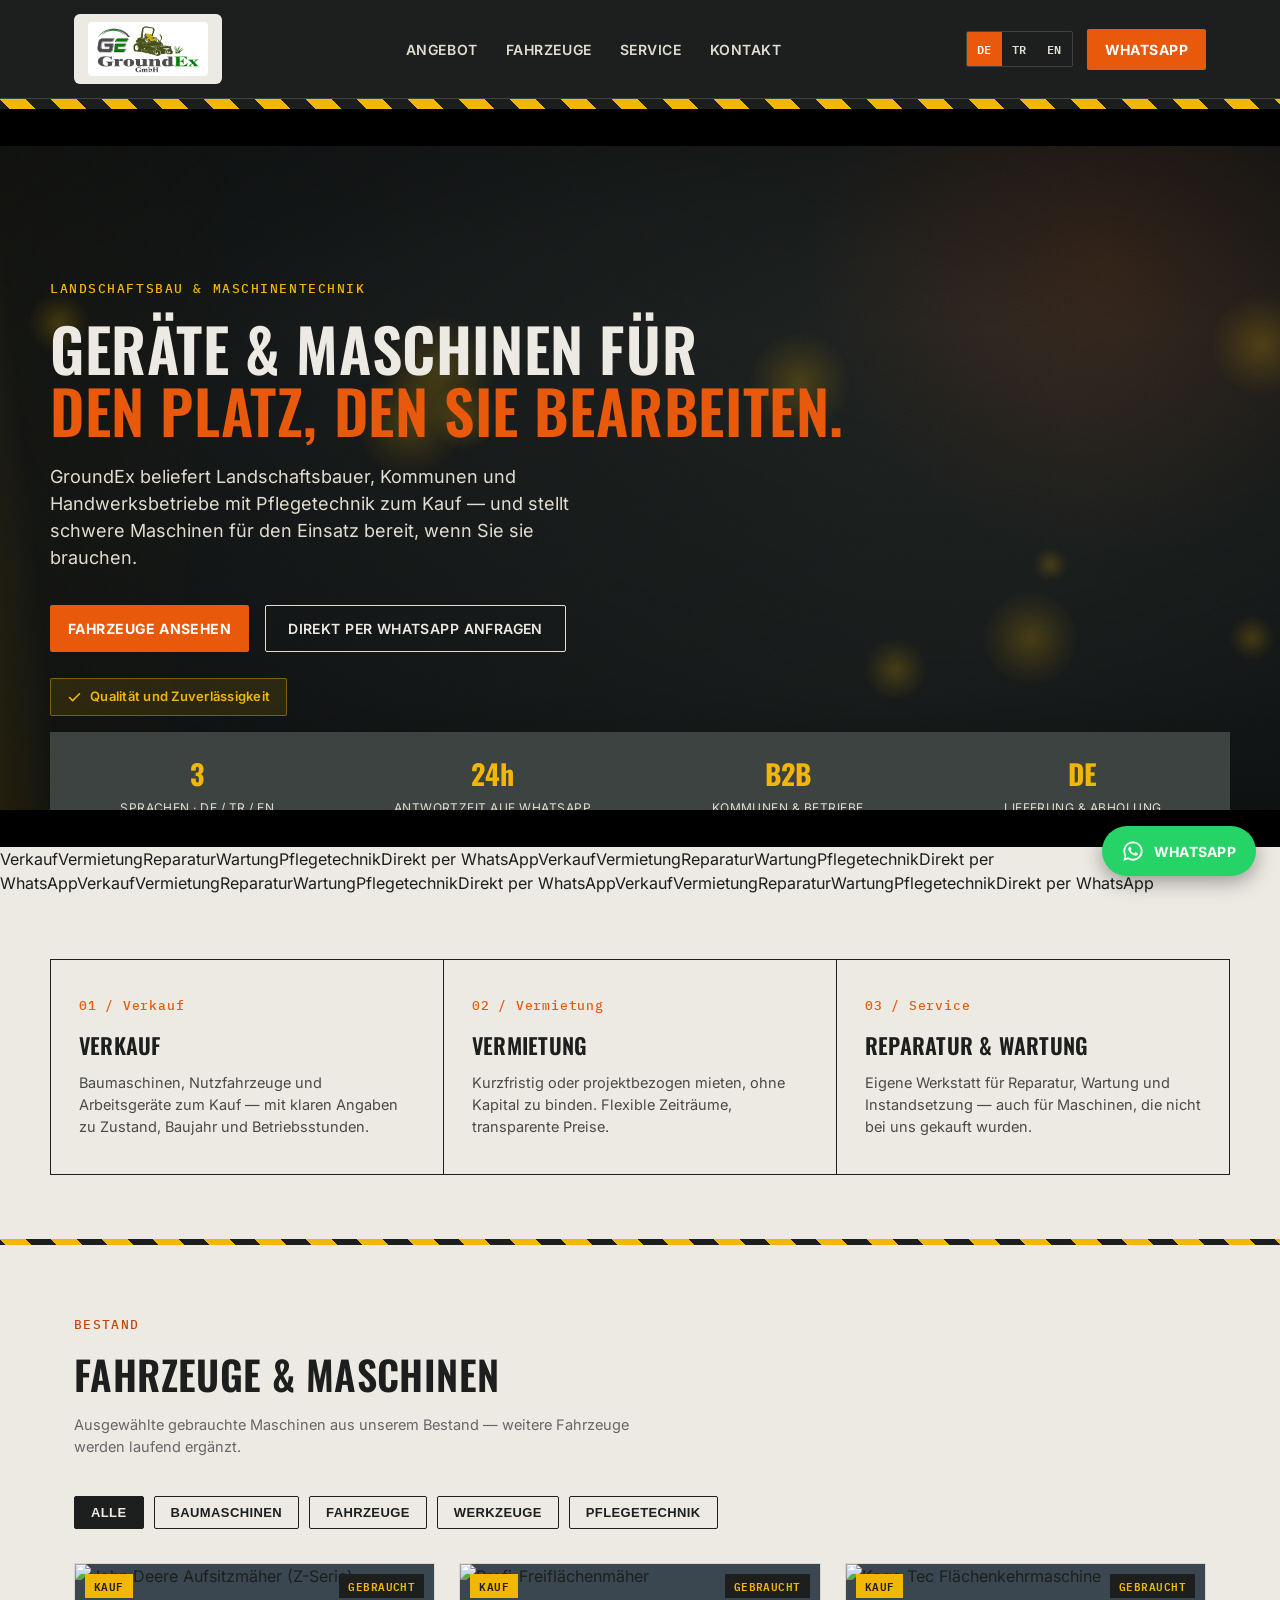
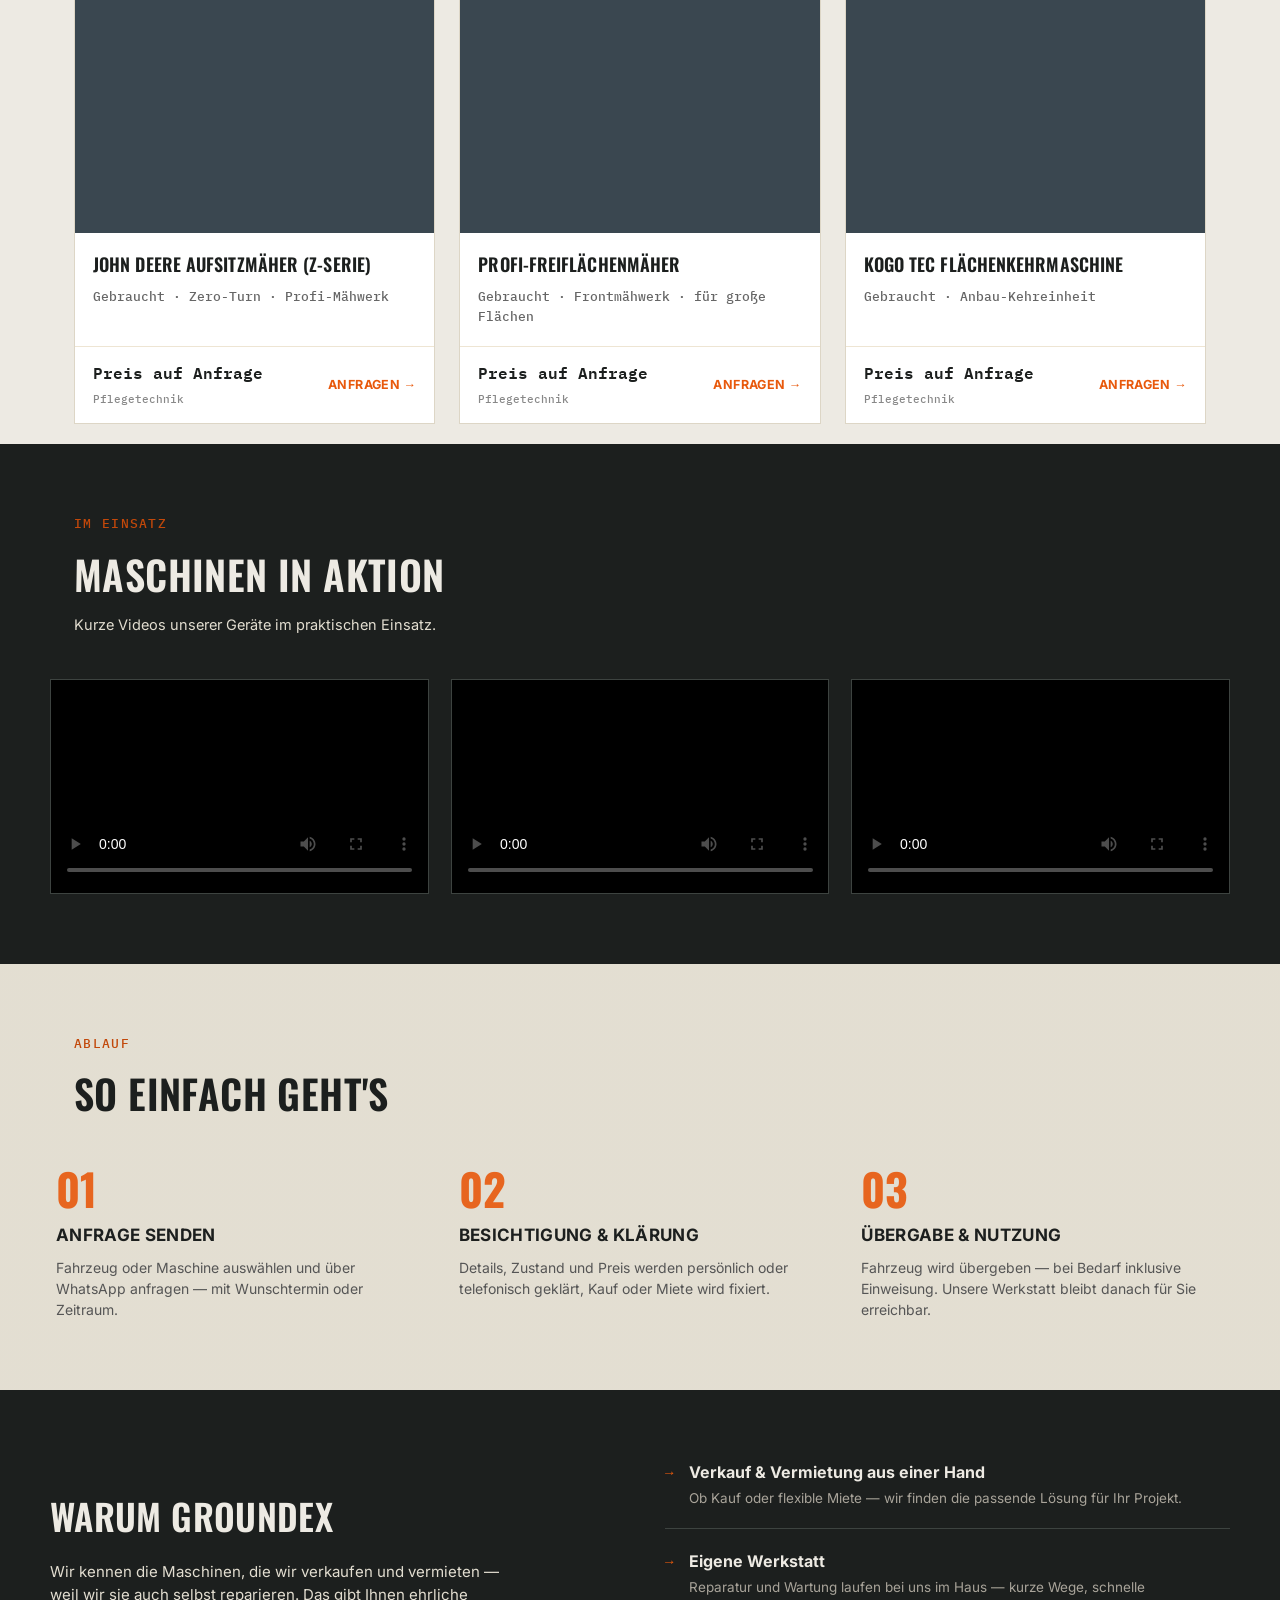
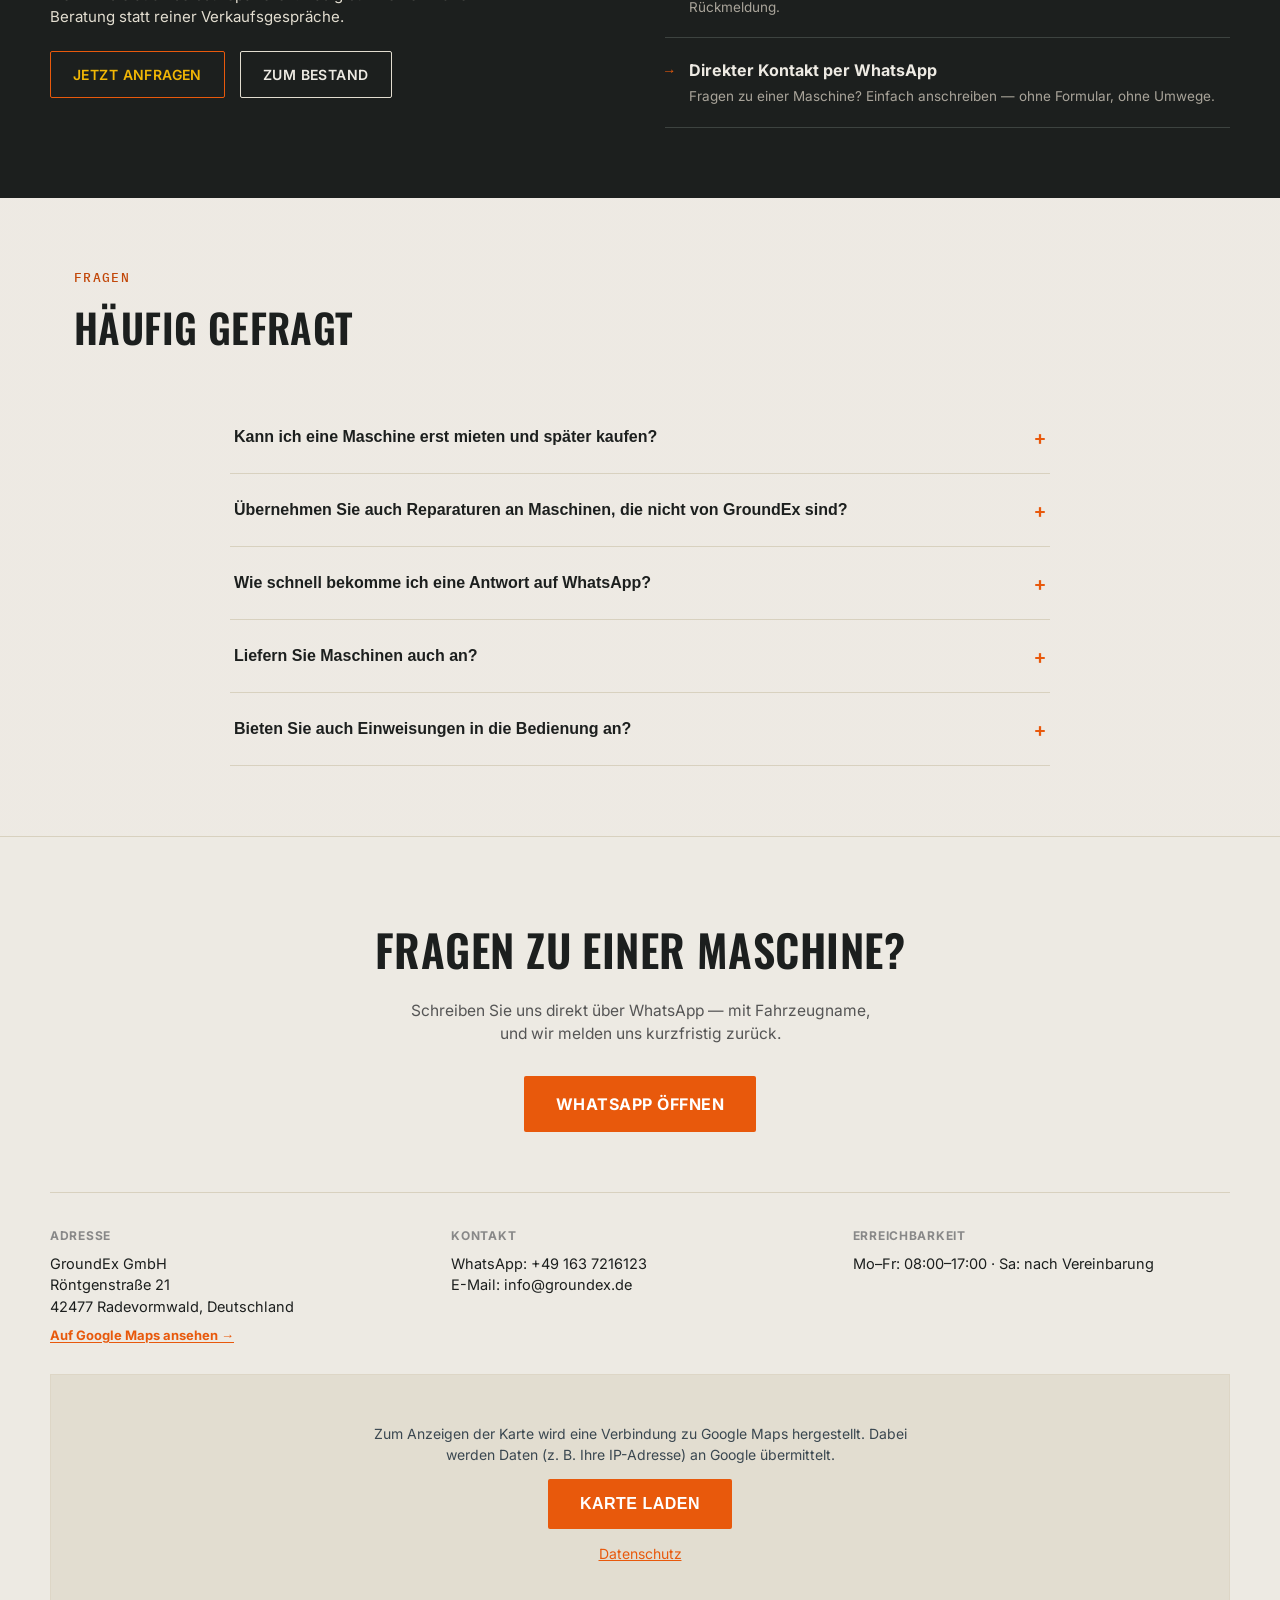
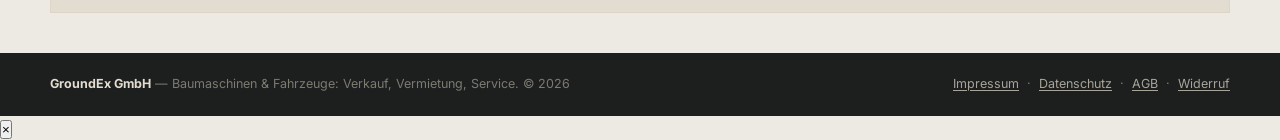
==== commit 7e79888c: "Add files via upload" ====
--- a/index.html
+++ b/index.html
@@ -48,7 +48,7 @@
   "description": "Landschaftsbau- und Maschinentechnik: Verkauf, Vermietung und Reparatur von Pflegetechnik und Baumaschinen.",
   "address": {
     "@type": "PostalAddress",
-    "streetAddress": "Robert-Bosch-Straße 14",
+    "streetAddress": "Röntgenstraße 21",
     "postalCode": "42477",
     "addressLocality": "Radevormwald",
     "addressCountry": "DE"
@@ -480,7 +480,7 @@
 </style>
 </head>
 <body>
-<noscript><p style="padding:16px;background:#fff3b0;color:#1c1f1e;font:14px sans-serif">Diese Website benötigt JavaScript. GroundEx GmbH · Robert-Bosch-Straße 14 · 42477 Radevormwald · Tel./WhatsApp +49 163 7216123 · info@groundex.de</p></noscript>
+<noscript><p style="padding:16px;background:#fff3b0;color:#1c1f1e;font:14px sans-serif">Diese Website benötigt JavaScript. GroundEx GmbH · Röntgenstraße 21 · 42477 Radevormwald · Tel./WhatsApp +49 163 7216123 · info@groundex.de</p></noscript>
 
 <header>
   <div class="navbar">
@@ -666,7 +666,7 @@
   <div class="contact-info">
     <div>
       <h4 data-i18n="addr_label"></h4>
-      <p>GroundEx GmbH<br>Robert-Bosch-Straße 14<br>42477 Radevormwald, Deutschland</p>
+      <p>GroundEx GmbH<br>Röntgenstraße 21<br>42477 Radevormwald, Deutschland</p>
       <a href="#" id="maps-link" target="_blank" rel="noopener noreferrer" class="maps-link" data-i18n="addr_maps"></a>
     </div>
     <div>
@@ -706,7 +706,7 @@
   // ============ AYARLAR — buradan düzenle ============
   const WHATSAPP_NUMBER = "491637216123"; // örn: "491701234567"
   // Adres değişince bu satırı güncelle — hem yazı hem Google Haritalar linki buradan otomatik oluşur.
-  const COMPANY_ADDRESS = "Robert-Bosch-Straße 14, 42477 Radevormwald, Deutschland";
+  const COMPANY_ADDRESS = "Röntgenstraße 21, 42477 Radevormwald, Deutschland";
 
   // ============ ARAÇ / MALZEME LİSTESİ ============
   const machines = [
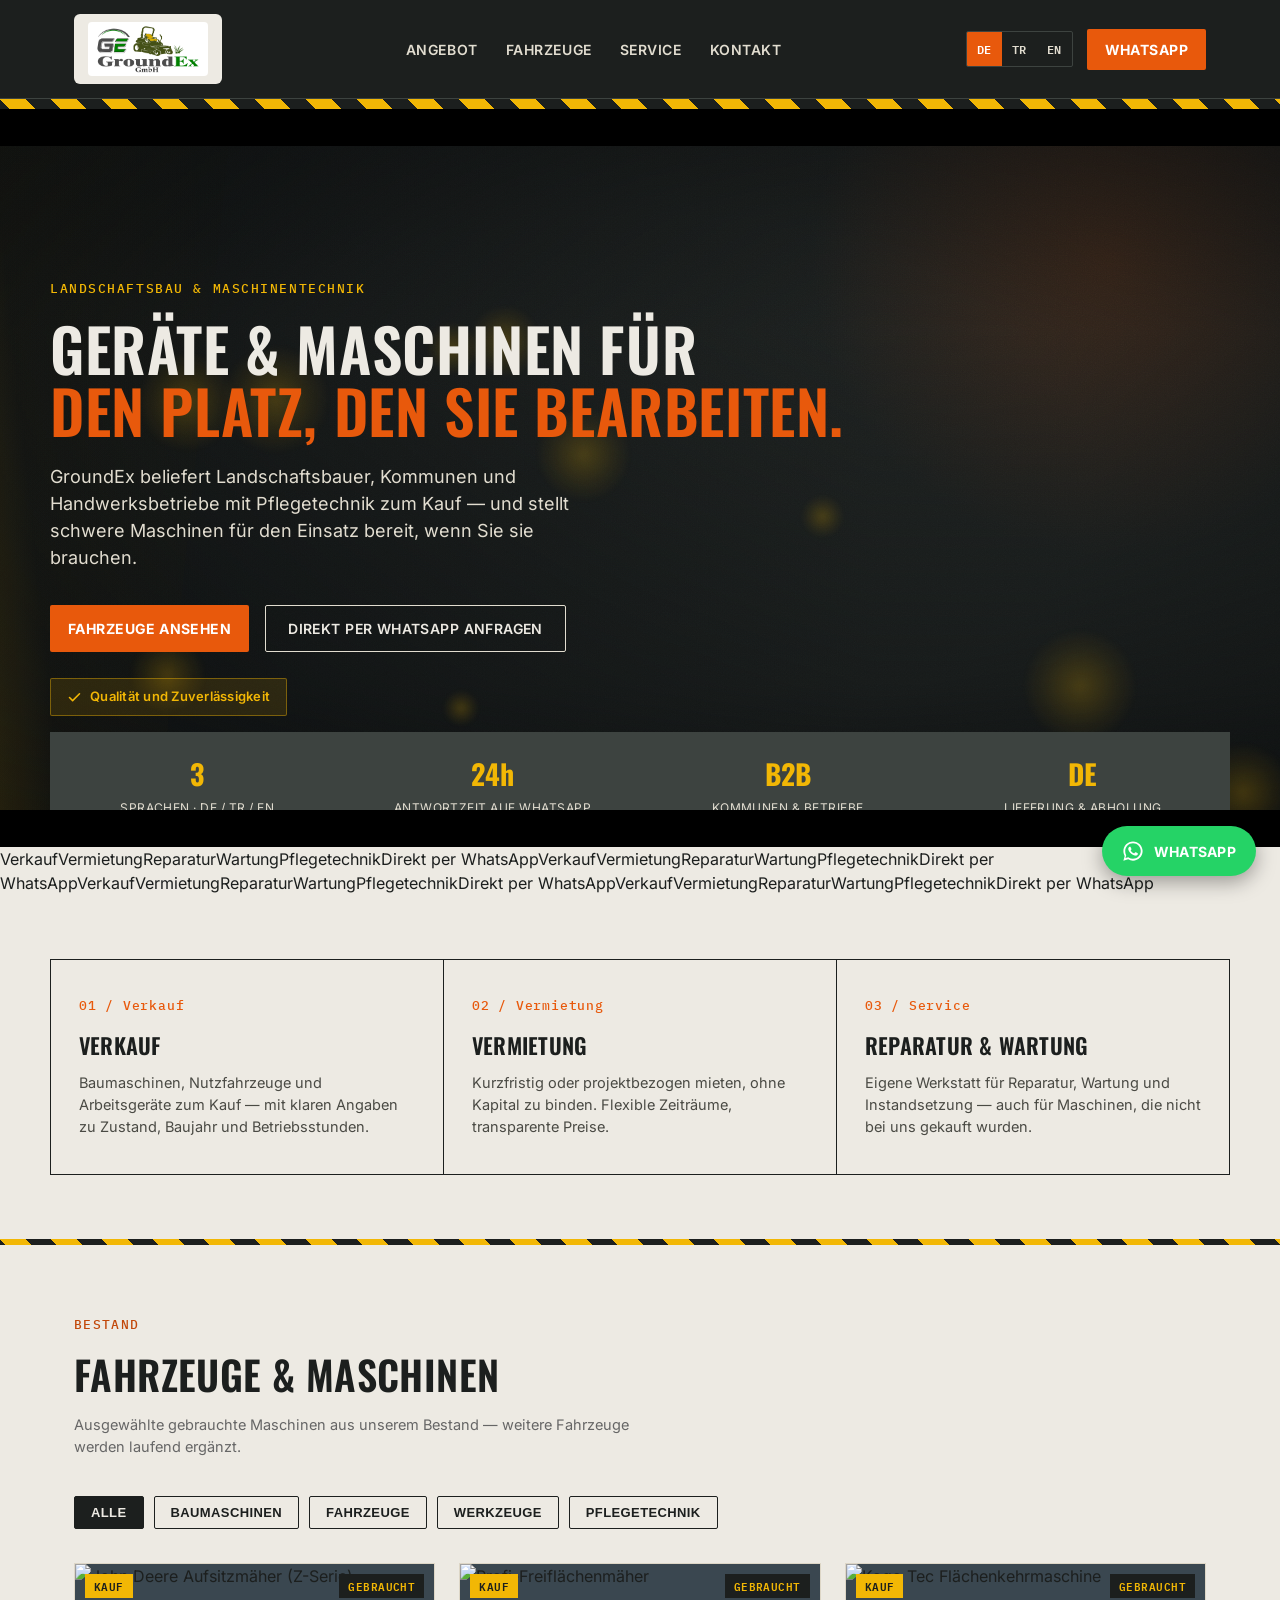
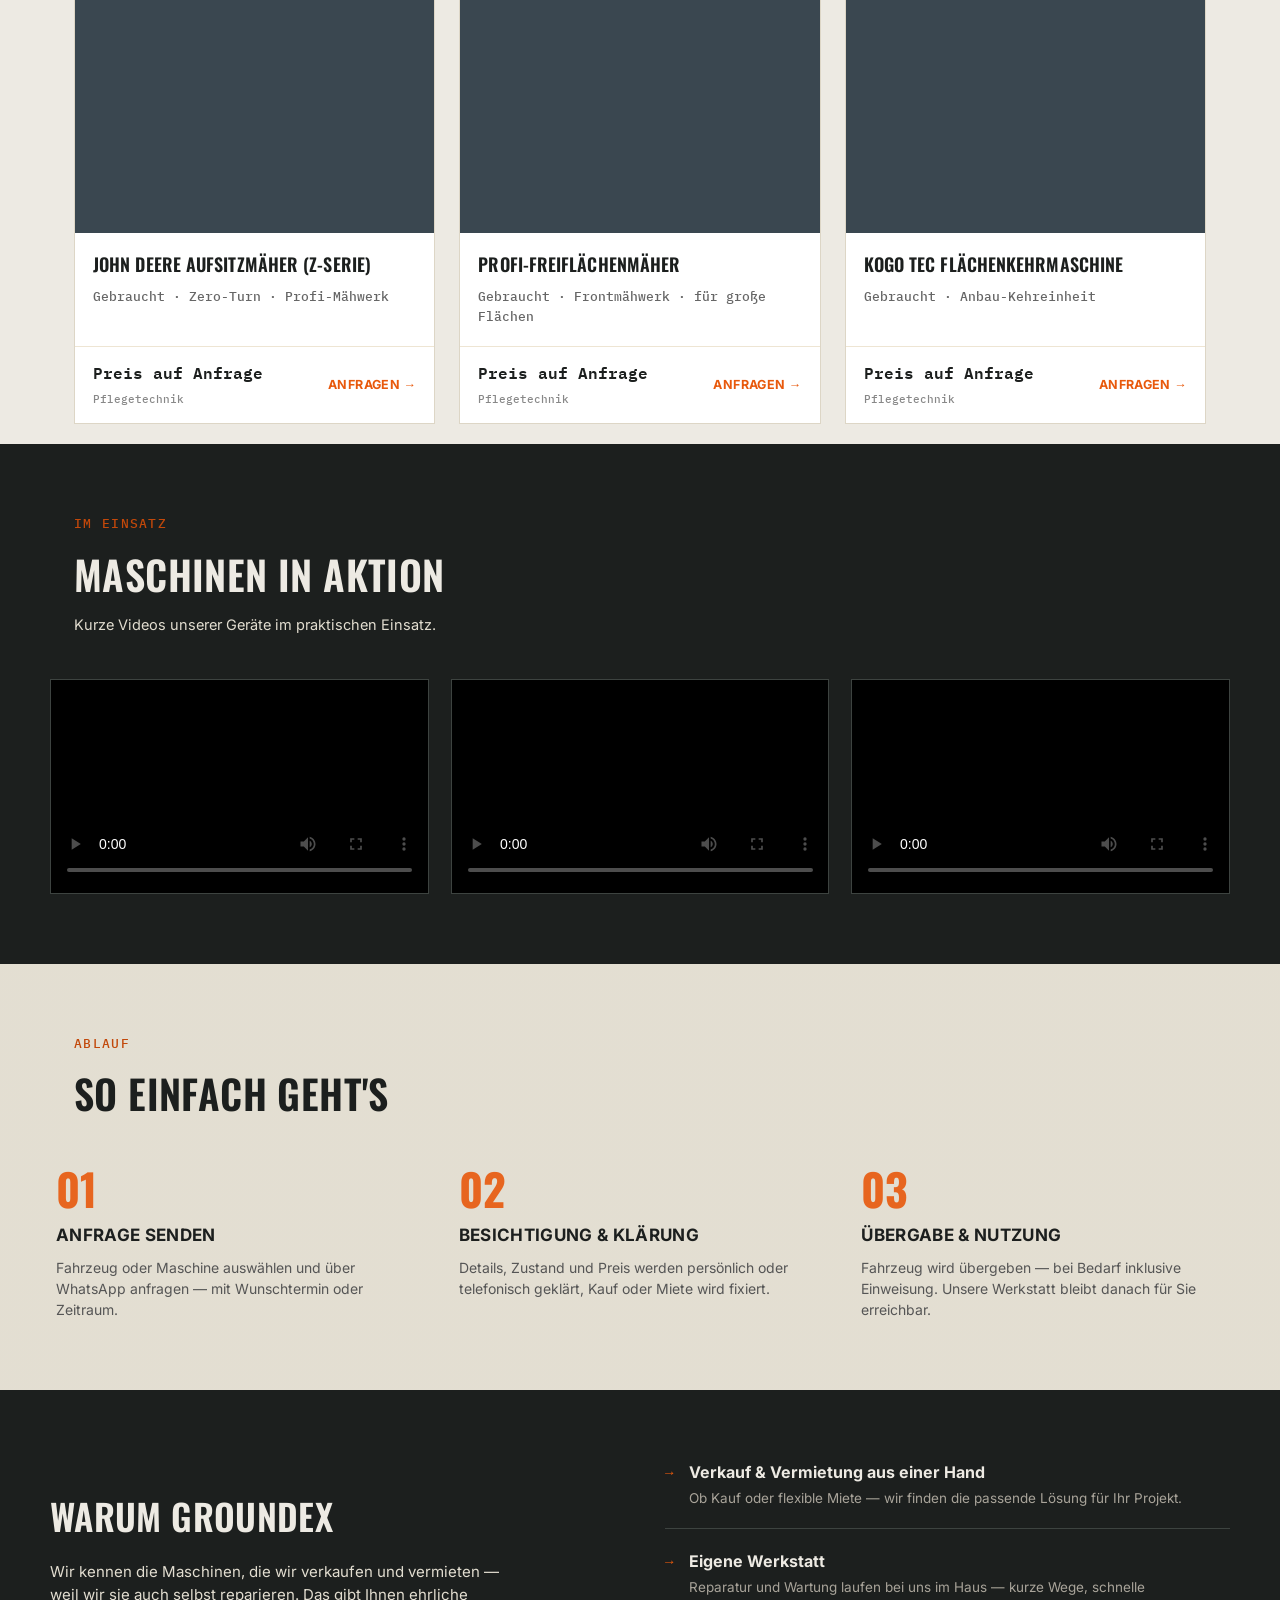
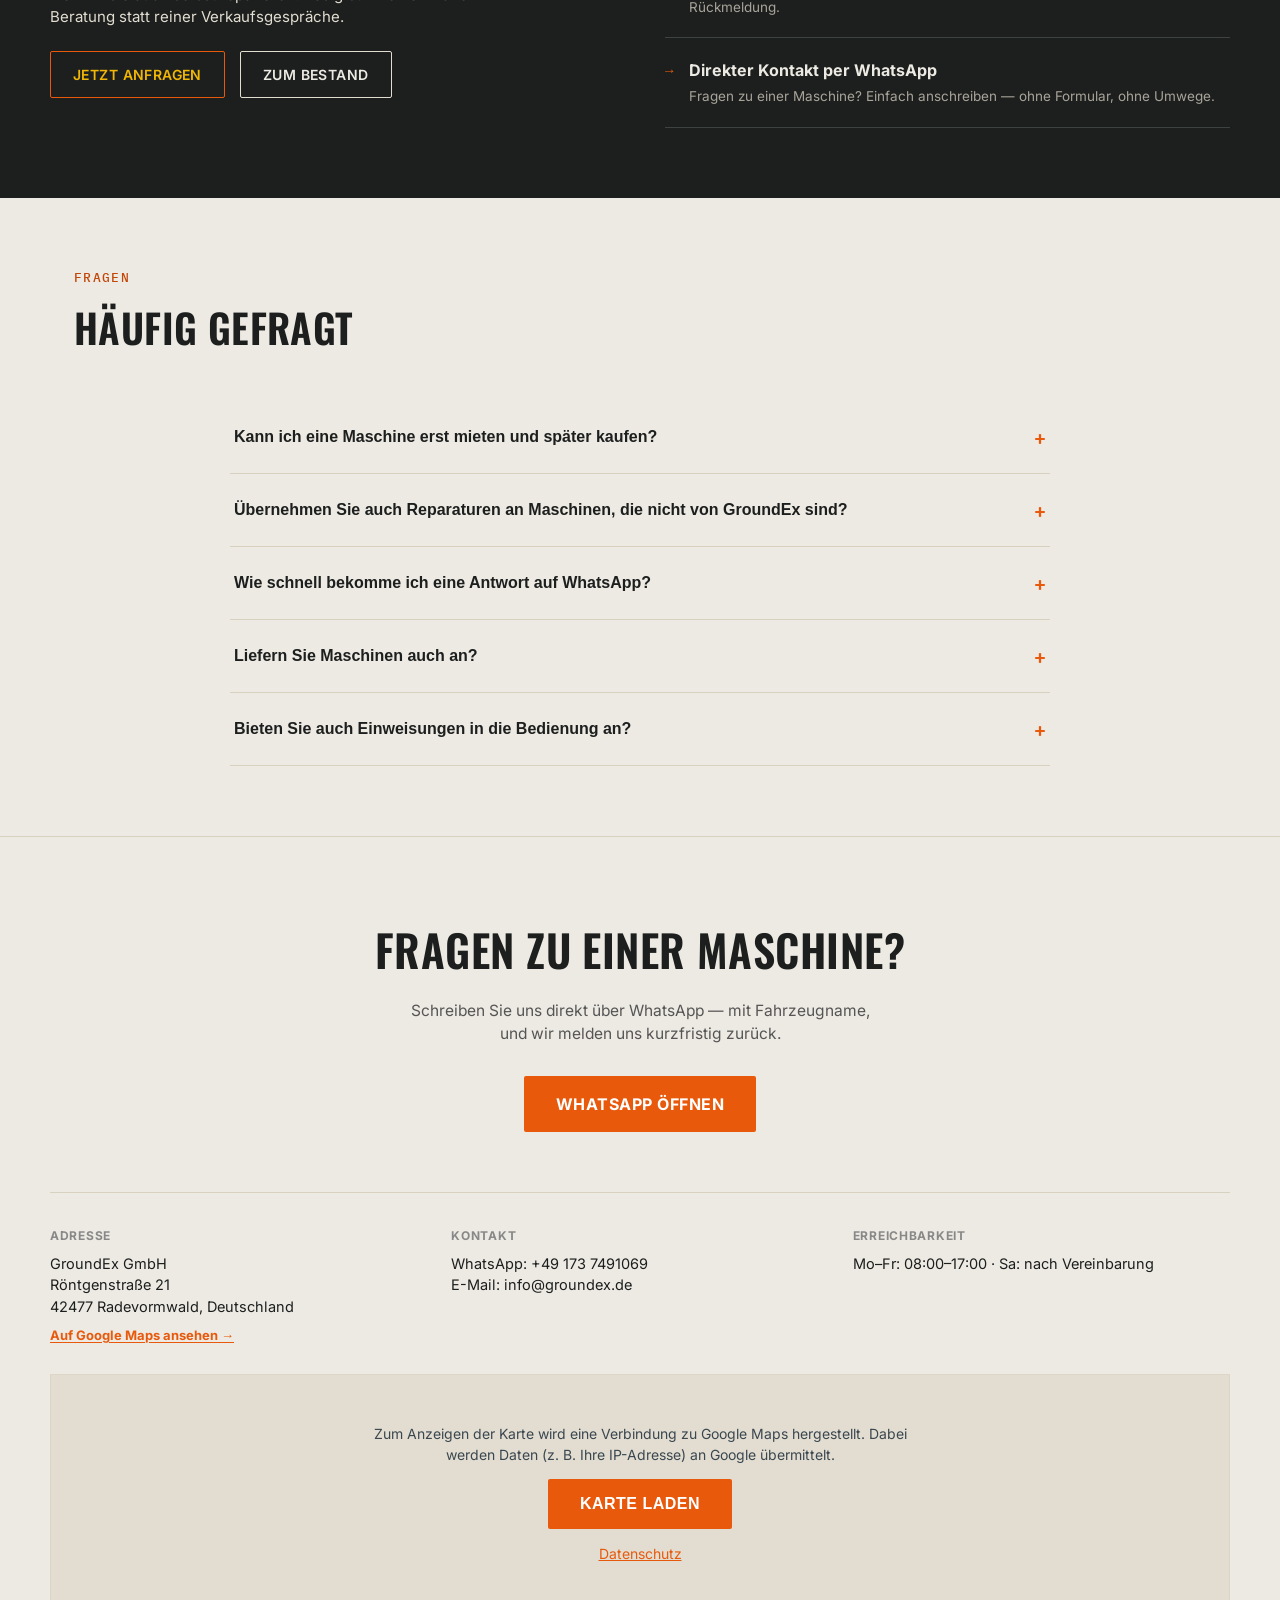
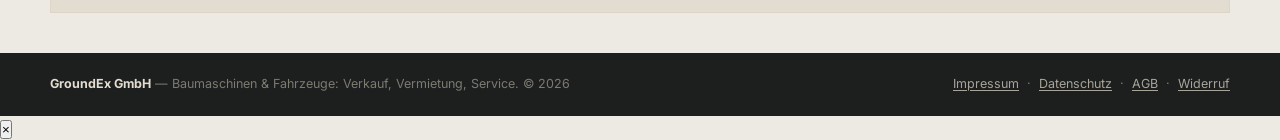
==== commit 6b0d2c7b: "Add files via upload" ====
--- a/index.html
+++ b/index.html
@@ -53,7 +53,7 @@
     "addressLocality": "Radevormwald",
     "addressCountry": "DE"
   },
-  "telephone": "+491637216123",
+  "telephone": "+491737491069",
   "email": "info@groundex.de",
   "image": "https://groundex.de/images/social-preview.jpg",
   "url": "https://groundex.de/",
@@ -480,7 +480,7 @@
 </style>
 </head>
 <body>
-<noscript><p style="padding:16px;background:#fff3b0;color:#1c1f1e;font:14px sans-serif">Diese Website benötigt JavaScript. GroundEx GmbH · Röntgenstraße 21 · 42477 Radevormwald · Tel./WhatsApp +49 163 7216123 · info@groundex.de</p></noscript>
+<noscript><p style="padding:16px;background:#fff3b0;color:#1c1f1e;font:14px sans-serif">Diese Website benötigt JavaScript. GroundEx GmbH · Röntgenstraße 21 · 42477 Radevormwald · Tel./WhatsApp +49 173 7491069 · info@groundex.de</p></noscript>
 
 <header>
   <div class="navbar">
@@ -671,7 +671,7 @@
     </div>
     <div>
       <h4 data-i18n="contact_label"></h4>
-      <p>WhatsApp: +49 163 7216123<br>E-Mail: info@groundex.de</p>
+      <p>WhatsApp: +49 173 7491069<br>E-Mail: info@groundex.de</p>
     </div>
     <div>
       <h4 data-i18n="hours_label"></h4>
@@ -704,7 +704,7 @@
 
 <script>
   // ============ AYARLAR — buradan düzenle ============
-  const WHATSAPP_NUMBER = "491637216123"; // örn: "491701234567"
+  const WHATSAPP_NUMBER = "491737491069"; // örn: "491701234567"
   // Adres değişince bu satırı güncelle — hem yazı hem Google Haritalar linki buradan otomatik oluşur.
   const COMPANY_ADDRESS = "Röntgenstraße 21, 42477 Radevormwald, Deutschland";
 
